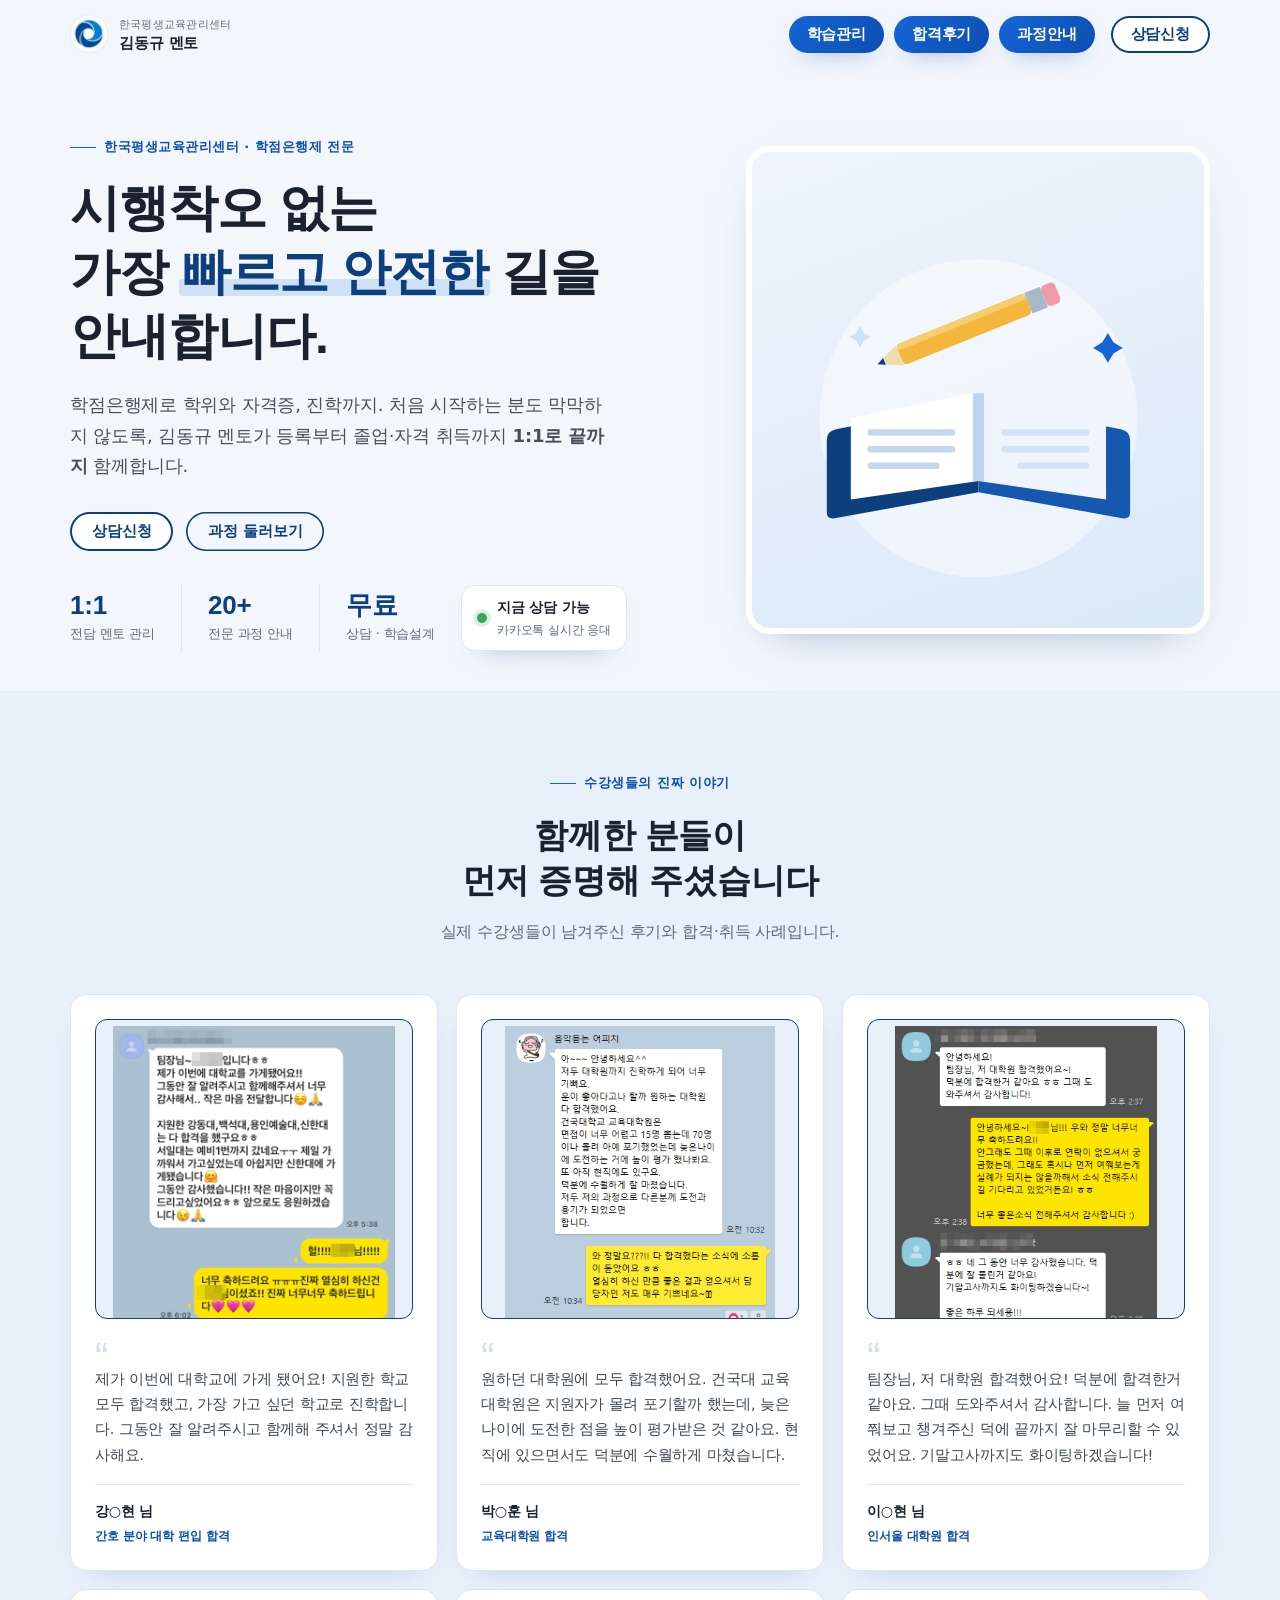
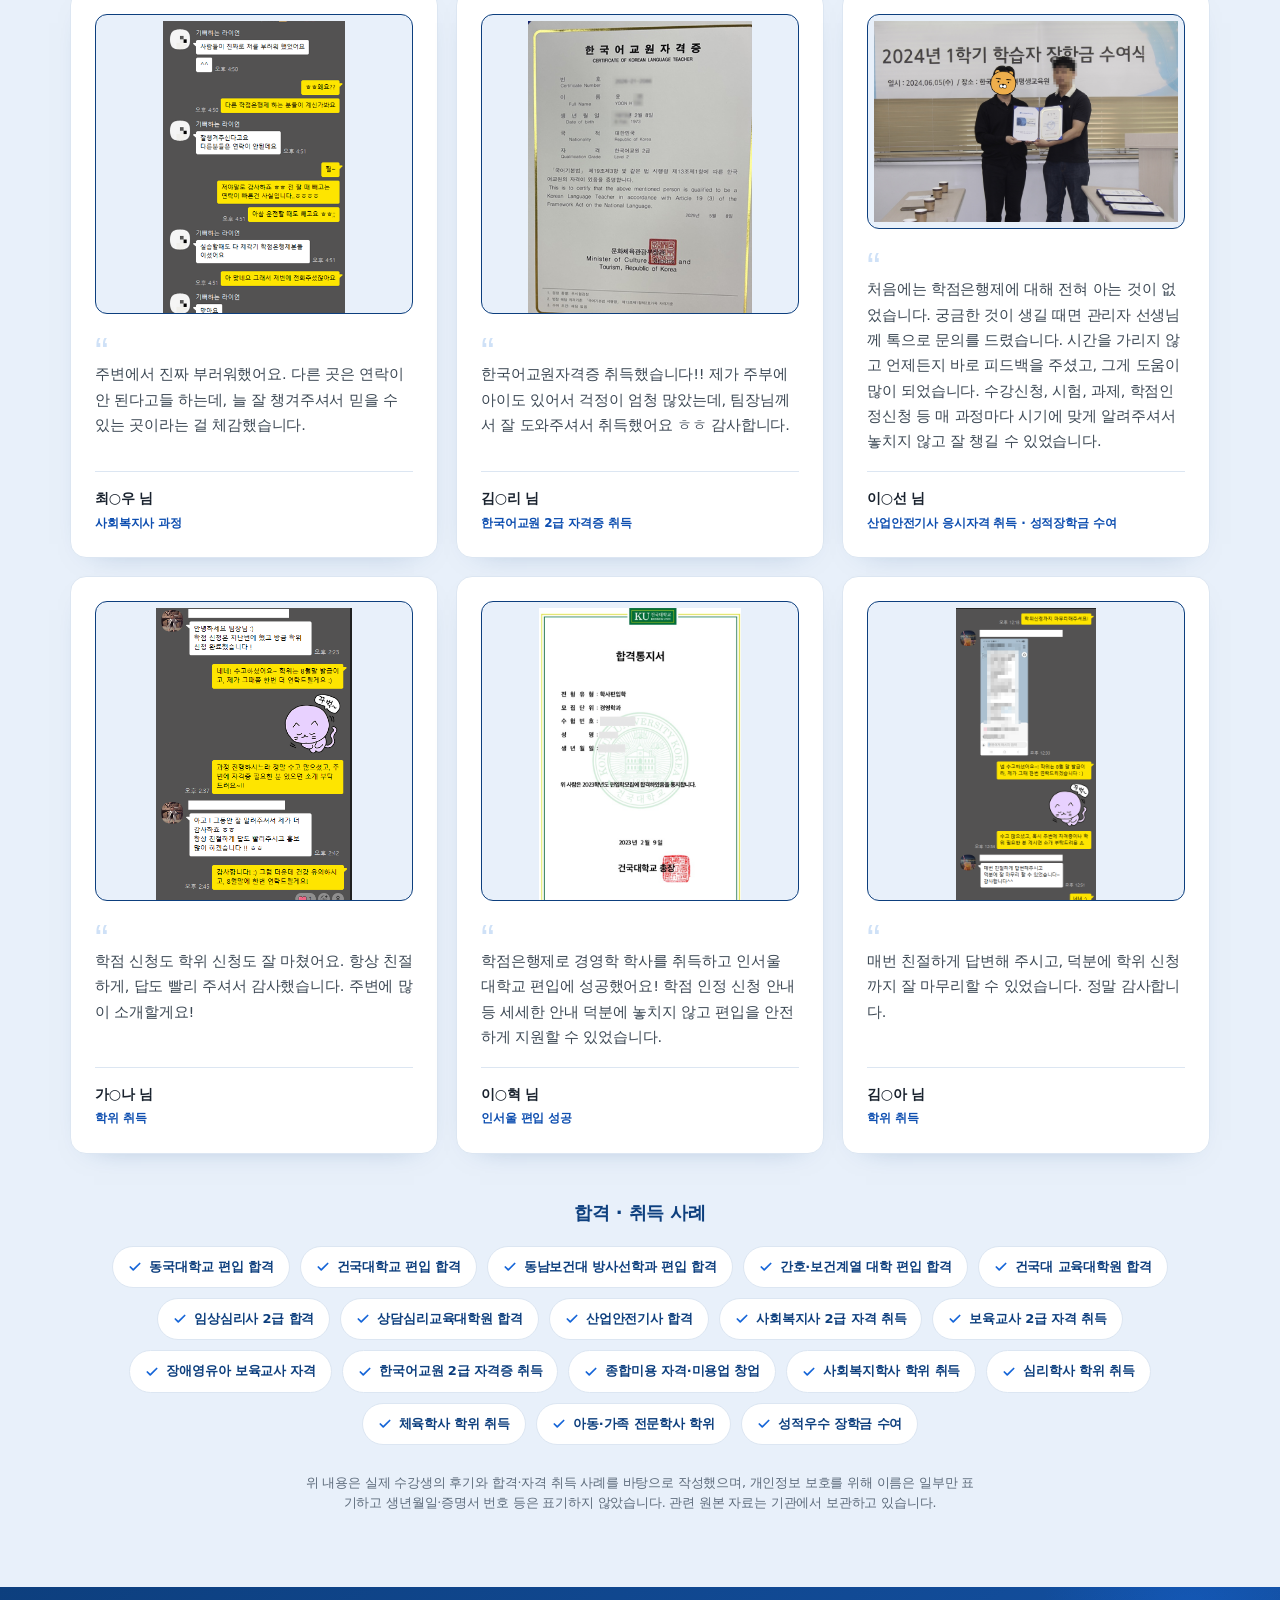
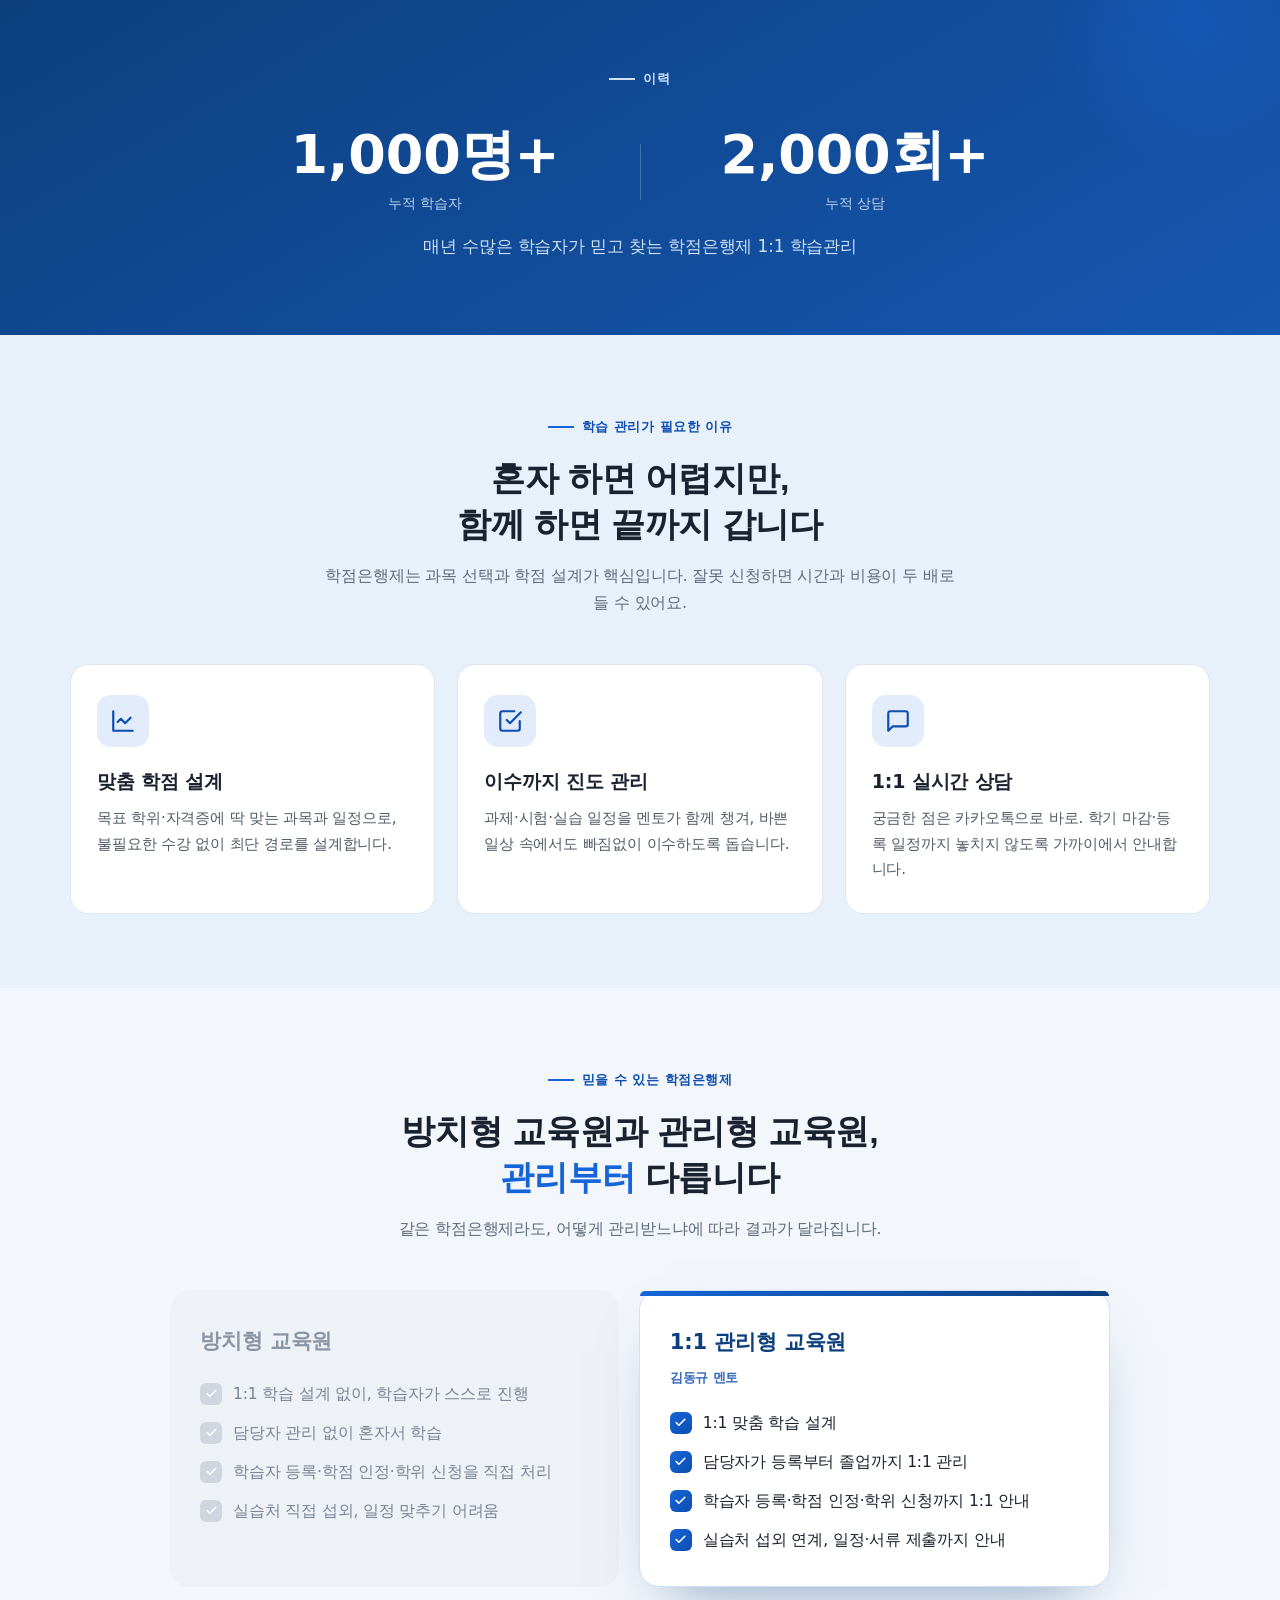
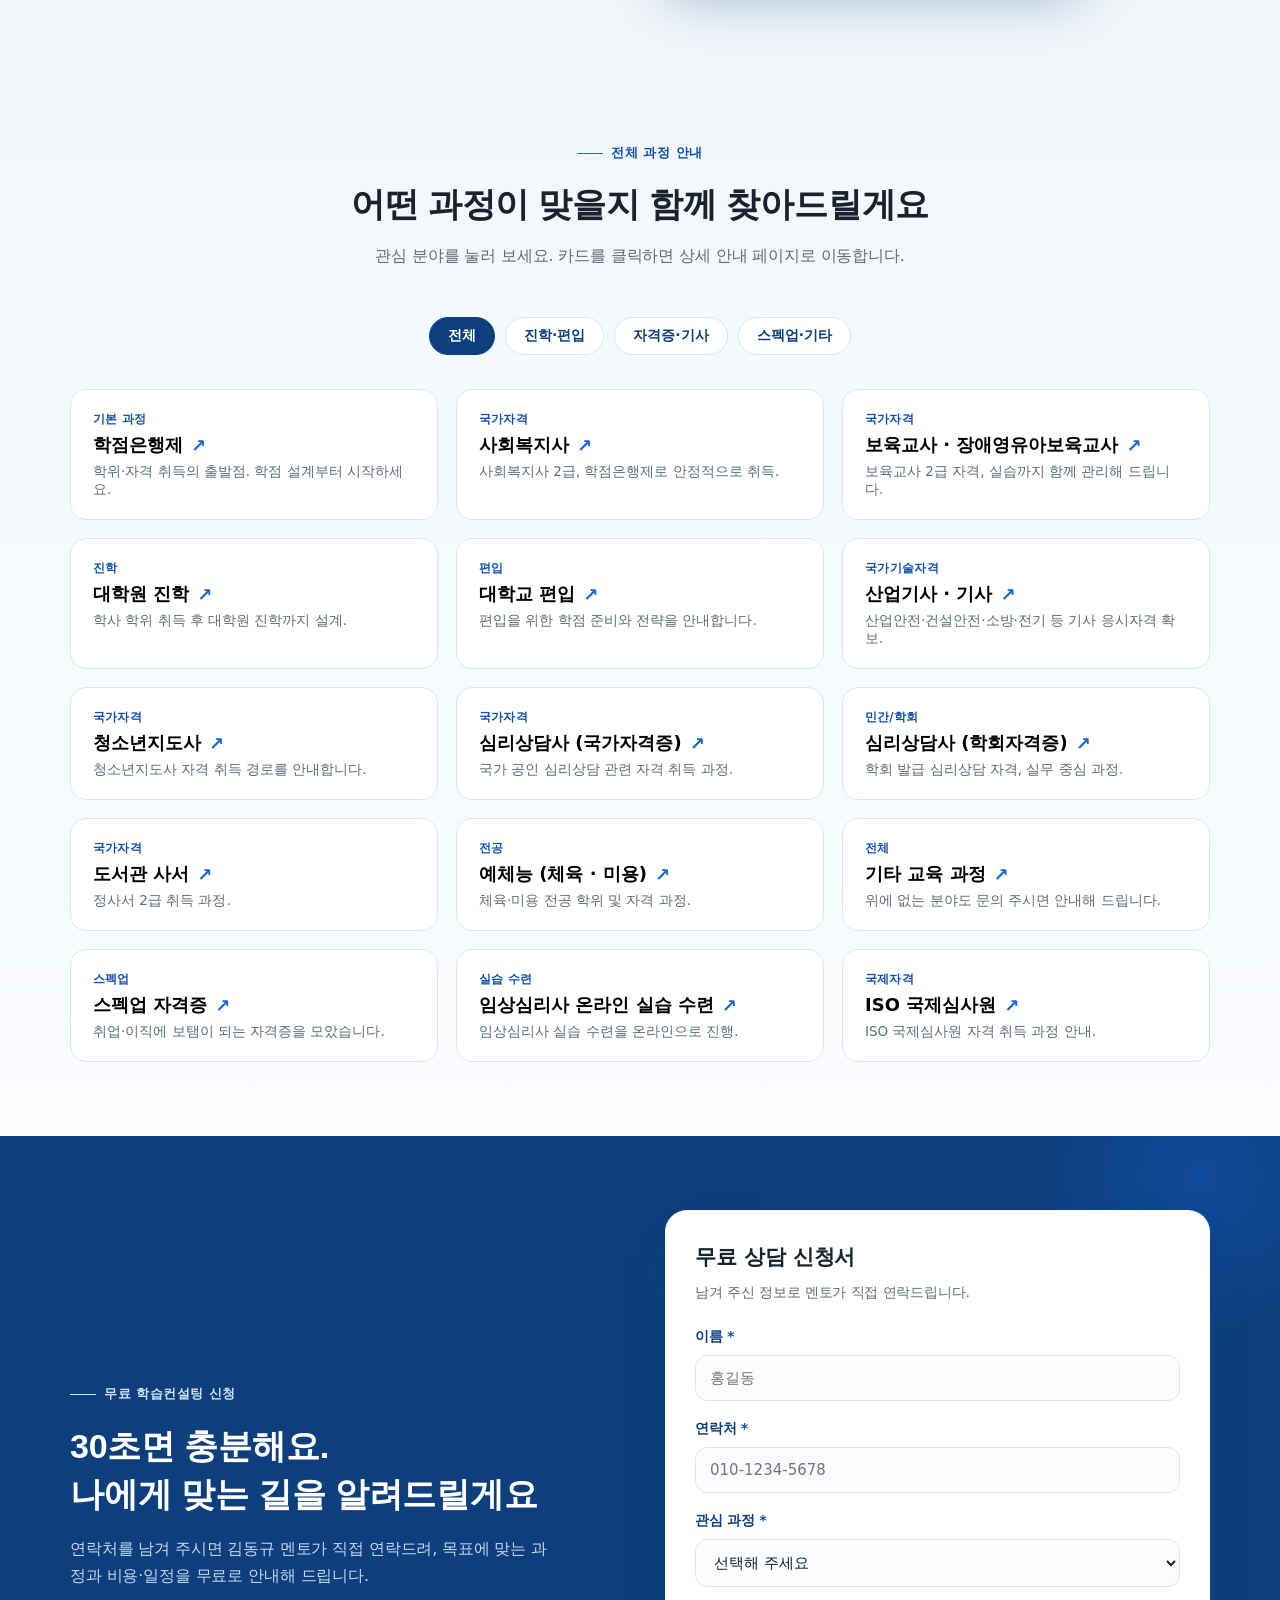
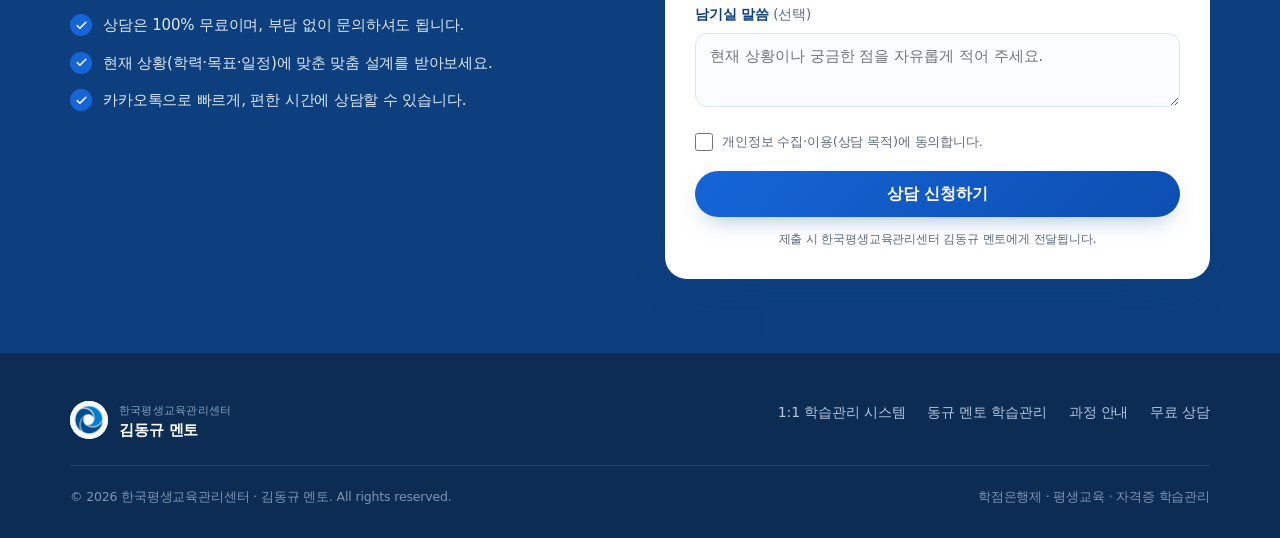
==== index.html @ 6771eb3b "Add files via upload" ====
<!DOCTYPE html>
<html lang="ko">
<head>
<meta charset="UTF-8" />
<meta name="viewport" content="width=device-width, initial-scale=1" />
<title>학점은행제 1:1 학습관리ㅣ김동규 멘토 (한국평생교육관리센터)</title>
<meta name="description" content="학습자 1,000명이 선택한 학점은행제 1:1 학습 관리 전문가! 학위 취득, 자격증 취득, 대학 편입, 대학원 진학까지 검증된 결과로 증명합니다." />
<meta name="keywords" content="학점은행제,김동규멘토,한국평생교육관리센터,사회복지사,보육교사,평생교육사,무료학습컨설팅" />
<meta property="og:title" content="학점은행제 1:1 학습관리ㅣ김동규 멘토 (한국평생교육관리센터)" />
<meta property="og:description" content="학습자 1,000명이 선택한 학점은행제 1:1 학습 관리 전문가! 학위 취득, 자격증 취득, 대학 편입, 대학원 진학까지 검증된 결과로 증명합니다." />
<meta property="og:image" content="https://cdn.myportfolio.com/63d725ff-84a9-4eaa-a986-eabd642e00b7/4d437c6c-c4f0-408a-9be1-01e5b29fa728_rwc_0x0x1024x1024x1024.png?h=dfd81b8c8bc3362b80c050f5d3a1e6fd" />

<link rel="icon" type="image/x-icon" href="favicon.ico" />
<link rel="icon" type="image/png" sizes="32x32" href="favicon-32x32.png" />
<link rel="icon" type="image/png" sizes="16x16" href="favicon-16x16.png" />
<link rel="apple-touch-icon" sizes="180x180" href="apple-touch-icon.png" />
<meta name="theme-color" content="#0d3f7e" />
<meta name="naver-site-verification" content="34744a3ff14b07ca627146584a3a935603f34596" />

<link rel="preconnect" href="https://cdn.jsdelivr.net" crossorigin />
<link rel="stylesheet" as="style" crossorigin href="https://cdn.jsdelivr.net/gh/orioncactus/pretendard@v1.3.9/dist/web/static/pretendard.min.css" />

<link rel="stylesheet" href="style.css" />
</head>
<body>

<!-- ===================== 헤더 ===================== -->
<header class="topbar" id="topbar">
  <div class="wrap nav">
    <a href="#top" class="brand" aria-label="홈으로">
      <span class="mark" style="border-radius:50%;background:#fff;overflow:hidden;color:#0d3f7e"><img src="[data-uri]" alt="한국평생교육관리센터 로고" style="width:100%;height:100%;object-fit:cover" onerror="this.replaceWith(document.createTextNode('동'))"></span>
      <span class="txt">
        <small>한국평생교육관리센터</small>
        <strong>김동규 멘토</strong>
      </span>
    </a>
    <nav class="nav-links" aria-label="주요 메뉴">
      <a href="#why">학습관리</a>
      <a href="#reviews">합격후기</a>
      <a href="#courses">과정안내</a>
    </nav>
    <a href="#apply" class="btn btn-cta-outline">상담신청</a>
    <button class="hamburger" id="hamburger" aria-label="메뉴 열기" aria-expanded="false">
      <span></span><span></span><span></span>
    </button>
  </div>
</header>

<div class="drawer" id="drawer">
  <a href="#why">학습 관리가 필요한 이유</a>
  <a href="#reviews">합격·취득 후기</a>
  <a href="#courses">전체 과정 안내</a>
  <a href="#apply">무료 상담 신청</a>
  <a href="#apply" class="btn btn-cta-outline">상담신청</a>
</div>

<main id="top">

<!-- ===================== 히어로 ===================== -->
<section class="hero">
  <div class="wrap hero-grid">
    <div class="hero-copy reveal">
      <span class="eyebrow">한국평생교육관리센터 · 학점은행제 전문</span>
      <h1 class="serif">시행착오 없는<br>가장 <span class="hl">빠르고 안전한</span> 길을<br>안내합니다.</h1>
      <p class="lead">학점은행제로 학위와 자격증, 진학까지. 처음 시작하는 분도 막막하지 않도록, 김동규 멘토가 등록부터 졸업·자격 취득까지 <strong>1:1로 끝까지</strong> 함께합니다.</p>
      <div class="hero-cta">
        <a href="#apply" class="btn btn-cta-outline">상담신청</a>
        <a href="#courses" class="btn btn-ghost">과정 둘러보기</a>
      </div>
      <div class="hero-trust">
        <div class="t"><b>1:1</b><span>전담 멘토 관리</span></div>
        <div class="sep"></div>
        <div class="t"><b>20+</b><span>전문 과정 안내</span></div>
        <div class="sep"></div>
        <div class="t"><b>무료</b><span>상담 · 학습설계</span></div>
        <div class="hero-badge"><span class="dot"></span><div><b>지금 상담 가능</b><span>카카오톡 실시간 응대</span></div></div>
      </div>
    </div>
    <div class="portrait reveal">
      <div class="frame">
        <svg class="hero-illust" viewBox="0 0 440 440" xmlns="http://www.w3.org/2000/svg" role="img" aria-label="책과 연필 일러스트">
          <circle cx="220" cy="250" r="172" fill="#ffffff" opacity="0.45"/>
          <path d="M220 232 L66 262 Q56 264 56 274 L56 352 Q56 360 66 358 L220 330 Z" fill="#0d3f7e"/>
          <path d="M220 232 L374 262 Q384 264 384 274 L384 352 Q384 360 374 358 L220 330 Z" fill="#1657b0"/>
          <path d="M220 222 L82 250 L82 338 L220 318 Z" fill="#ffffff"/>
          <path d="M220 222 L358 250 L358 338 L220 318 Z" fill="#eef5fc"/>
          <path d="M214 223 L226 223 L226 318 L214 318 Z" fill="#bcd4ef"/>
          <g fill="#c3d8f0">
            <rect x="100" y="262" width="95" height="7" rx="3.5"/>
            <rect x="100" y="280" width="95" height="7" rx="3.5"/>
            <rect x="100" y="298" width="78" height="7" rx="3.5"/>
          </g>
          <g fill="#d3e3f5">
            <rect x="245" y="262" width="95" height="7" rx="3.5"/>
            <rect x="245" y="280" width="95" height="7" rx="3.5"/>
            <rect x="262" y="298" width="78" height="7" rx="3.5"/>
          </g>
          <g transform="rotate(-22 230 150)">
            <rect x="130" y="132" width="150" height="24" rx="5" fill="#f4b63c"/>
            <rect x="130" y="132" width="150" height="7" rx="3.5" fill="#f8cd6b"/>
            <rect x="280" y="132" width="18" height="24" fill="#a9b8c8"/>
            <rect x="298" y="132" width="16" height="24" rx="5" fill="#ef9aa6"/>
            <path d="M130 132 L104 144 L130 156 Z" fill="#f1dcae"/>
            <path d="M112 140 L104 144 L112 148 Z" fill="#0d3f7e"/>
          </g>
          <path d="M360 158 L366 168 L376 174 L366 180 L360 190 L354 180 L344 174 L354 168 Z" fill="#1565d8"/>
          <path d="M92 150 L96 158 L104 162 L96 166 L92 174 L88 166 L80 162 L88 158 Z" fill="#cfe1f7"/>
        </svg>
      </div>
    </div>
  </div>
</section>


<!-- ===================== 수강생 후기 / 합격·취득 사례 ===================== -->
<section class="section reviews" id="reviews">
  <div class="wrap">
    <div class="section-head reveal">
      <span class="eyebrow">수강생들의 진짜 이야기</span>
      <h2 class="serif">함께한 분들이<br>먼저 증명해 주셨습니다</h2>
      <p>실제 수강생들이 남겨주신 후기와 합격·취득 사례입니다.</p>
    </div>

    <div class="rev-grid">
      <article class="rev-card reveal">
        <div class="proof"><img src="review1.png" alt="카톡 후기" onerror="this.parentElement.style.display='none'"></div>
        <p class="quote">제가 이번에 대학교에 가게 됐어요! 지원한 학교 모두 합격했고, 가장 가고 싶던 학교로 진학합니다. 그동안 잘 알려주시고 함께해 주셔서 정말 감사해요.</p>
        <div class="who"><div><b>강○현 님</b><span>간호 분야 대학 편입 합격</span></div></div>
      </article>
      <article class="rev-card reveal">
        <div class="proof"><img src="review2.png" alt="카톡 후기" onerror="this.parentElement.style.display='none'"></div>
        <p class="quote">원하던 대학원에 모두 합격했어요. 건국대 교육대학원은 지원자가 몰려 포기할까 했는데, 늦은 나이에 도전한 점을 높이 평가받은 것 같아요. 현직에 있으면서도 덕분에 수월하게 마쳤습니다.</p>
        <div class="who"><div><b>박○훈 님</b><span>교육대학원 합격</span></div></div>
      </article>
      <article class="rev-card reveal">
        <div class="proof"><img src="review3.png" alt="카톡 후기" onerror="this.parentElement.style.display='none'"></div>
        <p class="quote">팀장님, 저 대학원 합격했어요! 덕분에 합격한거 같아요. 그때 도와주셔서 감사합니다. 늘 먼저 여쭤보고 챙겨주신 덕에 끝까지 잘 마무리할 수 있었어요. 기말고사까지도 화이팅하겠습니다!</p>
        <div class="who"><div><b>이○현 님</b><span>인서울 대학원 합격</span></div></div>
      </article>
      <article class="rev-card reveal">
        <div class="proof"><img src="review4.png" alt="카톡 후기" onerror="this.parentElement.style.display='none'"></div>
        <p class="quote">주변에서 진짜 부러워했어요. 다른 곳은 연락이 안 된다고들 하는데, 늘 잘 챙겨주셔서 믿을 수 있는 곳이라는 걸 체감했습니다.</p>
        <div class="who"><div><b>최○우 님</b><span>사회복지사 과정</span></div></div>
      </article>
      <article class="rev-card reveal">
        <div class="proof"><img src="review5.png" alt="한국어교원 자격증" onerror="this.parentElement.style.display='none'"></div>
        <p class="quote">한국어교원자격증 취득했습니다!! 제가 주부에 아이도 있어서 걱정이 엄청 많았는데, 팀장님께서 잘 도와주셔서 취득했어요 ㅎㅎ 감사합니다.</p>
        <div class="who"><div><b>김○리 님</b><span>한국어교원 2급 자격증 취득</span></div></div>
      </article>
      <article class="rev-card reveal">
        <div class="proof"><img src="review6.png" alt="성적장학금 수여" onerror="this.parentElement.style.display='none'"></div>
        <p class="quote">처음에는 학점은행제에 대해 전혀 아는 것이 없었습니다. 궁금한 것이 생길 때면 관리자 선생님께 톡으로 문의를 드렸습니다. 시간을 가리지 않고 언제든지 바로 피드백을 주셨고, 그게 도움이 많이 되었습니다. 수강신청, 시험, 과제, 학점인정신청 등 매 과정마다 시기에 맞게 알려주셔서 놓치지 않고 잘 챙길 수 있었습니다.</p>
        <div class="who"><div><b>이○선 님</b><span>산업안전기사 응시자격 취득 · 성적장학금 수여</span></div></div>
      </article>
      <article class="rev-card reveal">
        <div class="proof"><img src="review7.png" alt="카톡 후기" onerror="this.parentElement.style.display='none'"></div>
        <p class="quote">학점 신청도 학위 신청도 잘 마쳤어요. 항상 친절하게, 답도 빨리 주셔서 감사했습니다. 주변에 많이 소개할게요!</p>
        <div class="who"><div><b>가○나 님</b><span>학위 취득</span></div></div>
      </article>
      <article class="rev-card reveal">
        <div class="proof"><img src="review8.png" alt="합격 통지서" onerror="this.parentElement.style.display='none'"></div>
        <p class="quote">학점은행제로 경영학 학사를 취득하고 인서울 대학교 편입에 성공했어요! 학점 인정 신청 안내 등 세세한 안내 덕분에 놓치지 않고 편입을 안전하게 지원할 수 있었습니다.</p>
        <div class="who"><div><b>이○혁 님</b><span>인서울 편입 성공</span></div></div>
      </article>
      <article class="rev-card reveal">
        <div class="proof"><img src="review9.png" alt="카톡 후기" onerror="this.parentElement.style.display='none'"></div>
        <p class="quote">매번 친절하게 답변해 주시고, 덕분에 학위 신청까지 잘 마무리할 수 있었습니다. 정말 감사합니다.</p>
        <div class="who"><div><b>김○아 님</b><span>학위 취득</span></div></div>
      </article>
    </div>

    <div class="rev-cases reveal">
      <h3>합격 · 취득 사례</h3>
      <div class="case-list">
        <span class="case"><span class="ck"><svg viewBox="0 0 24 24" fill="none" stroke="currentColor" stroke-width="3" stroke-linecap="round" stroke-linejoin="round"><path d="M20 6 9 17l-5-5"/></svg></span>동국대학교 편입 합격</span>
        <span class="case"><span class="ck"><svg viewBox="0 0 24 24" fill="none" stroke="currentColor" stroke-width="3" stroke-linecap="round" stroke-linejoin="round"><path d="M20 6 9 17l-5-5"/></svg></span>건국대학교 편입 합격</span>
        <span class="case"><span class="ck"><svg viewBox="0 0 24 24" fill="none" stroke="currentColor" stroke-width="3" stroke-linecap="round" stroke-linejoin="round"><path d="M20 6 9 17l-5-5"/></svg></span>동남보건대 방사선학과 편입 합격</span>
        <span class="case"><span class="ck"><svg viewBox="0 0 24 24" fill="none" stroke="currentColor" stroke-width="3" stroke-linecap="round" stroke-linejoin="round"><path d="M20 6 9 17l-5-5"/></svg></span>간호·보건계열 대학 편입 합격</span>
        <span class="case"><span class="ck"><svg viewBox="0 0 24 24" fill="none" stroke="currentColor" stroke-width="3" stroke-linecap="round" stroke-linejoin="round"><path d="M20 6 9 17l-5-5"/></svg></span>건국대 교육대학원 합격</span>
        <span class="case"><span class="ck"><svg viewBox="0 0 24 24" fill="none" stroke="currentColor" stroke-width="3" stroke-linecap="round" stroke-linejoin="round"><path d="M20 6 9 17l-5-5"/></svg></span>임상심리사 2급 합격</span>
        <span class="case"><span class="ck"><svg viewBox="0 0 24 24" fill="none" stroke="currentColor" stroke-width="3" stroke-linecap="round" stroke-linejoin="round"><path d="M20 6 9 17l-5-5"/></svg></span>상담심리교육대학원 합격</span>
        <span class="case"><span class="ck"><svg viewBox="0 0 24 24" fill="none" stroke="currentColor" stroke-width="3" stroke-linecap="round" stroke-linejoin="round"><path d="M20 6 9 17l-5-5"/></svg></span>산업안전기사 합격</span>
        <span class="case"><span class="ck"><svg viewBox="0 0 24 24" fill="none" stroke="currentColor" stroke-width="3" stroke-linecap="round" stroke-linejoin="round"><path d="M20 6 9 17l-5-5"/></svg></span>사회복지사 2급 자격 취득</span>
        <span class="case"><span class="ck"><svg viewBox="0 0 24 24" fill="none" stroke="currentColor" stroke-width="3" stroke-linecap="round" stroke-linejoin="round"><path d="M20 6 9 17l-5-5"/></svg></span>보육교사 2급 자격 취득</span>
        <span class="case"><span class="ck"><svg viewBox="0 0 24 24" fill="none" stroke="currentColor" stroke-width="3" stroke-linecap="round" stroke-linejoin="round"><path d="M20 6 9 17l-5-5"/></svg></span>장애영유아 보육교사 자격</span>
        <span class="case"><span class="ck"><svg viewBox="0 0 24 24" fill="none" stroke="currentColor" stroke-width="3" stroke-linecap="round" stroke-linejoin="round"><path d="M20 6 9 17l-5-5"/></svg></span>한국어교원 2급 자격증 취득</span>
        <span class="case"><span class="ck"><svg viewBox="0 0 24 24" fill="none" stroke="currentColor" stroke-width="3" stroke-linecap="round" stroke-linejoin="round"><path d="M20 6 9 17l-5-5"/></svg></span>종합미용 자격·미용업 창업</span>
        <span class="case"><span class="ck"><svg viewBox="0 0 24 24" fill="none" stroke="currentColor" stroke-width="3" stroke-linecap="round" stroke-linejoin="round"><path d="M20 6 9 17l-5-5"/></svg></span>사회복지학사 학위 취득</span>
        <span class="case"><span class="ck"><svg viewBox="0 0 24 24" fill="none" stroke="currentColor" stroke-width="3" stroke-linecap="round" stroke-linejoin="round"><path d="M20 6 9 17l-5-5"/></svg></span>심리학사 학위 취득</span>
        <span class="case"><span class="ck"><svg viewBox="0 0 24 24" fill="none" stroke="currentColor" stroke-width="3" stroke-linecap="round" stroke-linejoin="round"><path d="M20 6 9 17l-5-5"/></svg></span>체육학사 학위 취득</span>
        <span class="case"><span class="ck"><svg viewBox="0 0 24 24" fill="none" stroke="currentColor" stroke-width="3" stroke-linecap="round" stroke-linejoin="round"><path d="M20 6 9 17l-5-5"/></svg></span>아동·가족 전문학사 학위</span>
        <span class="case"><span class="ck"><svg viewBox="0 0 24 24" fill="none" stroke="currentColor" stroke-width="3" stroke-linecap="round" stroke-linejoin="round"><path d="M20 6 9 17l-5-5"/></svg></span>성적우수 장학금 수여</span>
      </div>
    </div>

    <p class="rev-note reveal">위 내용은 실제 수강생의 후기와 합격·자격 취득 사례를 바탕으로 작성했으며, 개인정보 보호를 위해 이름은 일부만 표기하고 생년월일·증명서 번호 등은 표기하지 않았습니다. 관련 원본 자료는 기관에서 보관하고 있습니다.</p>
  </div>
</section>

<!-- ===================== 이력 배너 ===================== -->
<section class="section record">
  <div class="wrap">
    <span class="eyebrow">이력</span>
    <div class="record-stats">
      <div class="rstat"><b>1,000명+</b><span>누적 학습자</span></div>
      <div class="rsep"></div>
      <div class="rstat"><b>2,000회+</b><span>누적 상담</span></div>
    </div>
    <p class="record-note">매년 수많은 학습자가 믿고 찾는 학점은행제 1:1 학습관리</p>
  </div>
</section>

<!-- ===================== 왜 학습관리가 필요한가 ===================== -->
<section class="section why" id="why">
  <div class="wrap">
    <div class="section-head reveal">
      <span class="eyebrow">학습 관리가 필요한 이유</span>
      <h2 class="serif">혼자 하면 어렵지만,<br>함께 하면 끝까지 갑니다</h2>
      <p>학점은행제는 과목 선택과 학점 설계가 핵심입니다. 잘못 신청하면 시간과 비용이 두 배로 들 수 있어요.</p>
    </div>
    <div class="why-grid">
      <div class="why-card reveal">
        <div class="ic" aria-hidden="true"><svg viewBox="0 0 24 24" fill="none" stroke="currentColor" stroke-width="2" stroke-linecap="round" stroke-linejoin="round"><path d="M3 3v18h18"/><path d="m19 9-5 5-4-4-3 3"/></svg></div>
        <h3>맞춤 학점 설계</h3>
        <p>목표 학위·자격증에 딱 맞는 과목과 일정으로, 불필요한 수강 없이 최단 경로를 설계합니다.</p>
      </div>
      <div class="why-card reveal">
        <div class="ic" aria-hidden="true"><svg viewBox="0 0 24 24" fill="none" stroke="currentColor" stroke-width="2" stroke-linecap="round" stroke-linejoin="round"><path d="M9 11l3 3L22 4"/><path d="M21 12v7a2 2 0 0 1-2 2H5a2 2 0 0 1-2-2V5a2 2 0 0 1 2-2h11"/></svg></div>
        <h3>이수까지 진도 관리</h3>
        <p>과제·시험·실습 일정을 멘토가 함께 챙겨, 바쁜 일상 속에서도 빠짐없이 이수하도록 돕습니다.</p>
      </div>
      <div class="why-card reveal">
        <div class="ic" aria-hidden="true"><svg viewBox="0 0 24 24" fill="none" stroke="currentColor" stroke-width="2" stroke-linecap="round" stroke-linejoin="round"><path d="M21 15a2 2 0 0 1-2 2H7l-4 4V5a2 2 0 0 1 2-2h14a2 2 0 0 1 2 2z"/></svg></div>
        <h3>1:1 실시간 상담</h3>
        <p>궁금한 점은 카카오톡으로 바로. 학기 마감·등록 일정까지 놓치지 않도록 가까이에서 안내합니다.</p>
      </div>
    </div>
  </div>
</section>

<!-- ===================== 방치형 vs 관리형 비교 ===================== -->
<section class="section compare">
  <div class="wrap">
    <div class="section-head reveal">
      <span class="eyebrow">믿을 수 있는 학점은행제</span>
      <h2 class="serif">방치형 교육원과 관리형 교육원,<br><em>관리부터</em> 다릅니다</h2>
      <p>같은 학점은행제라도, 어떻게 관리받느냐에 따라 결과가 달라집니다.</p>
    </div>
    <div class="compare-grid">
      <div class="cmp cmp-bad reveal">
        <h3>방치형 교육원</h3>
        <ul>
          <li><span class="ck"><svg viewBox="0 0 24 24" fill="none" stroke="currentColor" stroke-width="3" stroke-linecap="round" stroke-linejoin="round"><path d="M20 6 9 17l-5-5"/></svg></span>1:1 학습 설계 없이, 학습자가 스스로 진행</li>
          <li><span class="ck"><svg viewBox="0 0 24 24" fill="none" stroke="currentColor" stroke-width="3" stroke-linecap="round" stroke-linejoin="round"><path d="M20 6 9 17l-5-5"/></svg></span>담당자 관리 없이 혼자서 학습</li>
          <li><span class="ck"><svg viewBox="0 0 24 24" fill="none" stroke="currentColor" stroke-width="3" stroke-linecap="round" stroke-linejoin="round"><path d="M20 6 9 17l-5-5"/></svg></span>학습자 등록·학점 인정·학위 신청을 직접 처리</li>
          <li><span class="ck"><svg viewBox="0 0 24 24" fill="none" stroke="currentColor" stroke-width="3" stroke-linecap="round" stroke-linejoin="round"><path d="M20 6 9 17l-5-5"/></svg></span>실습처 직접 섭외, 일정 맞추기 어려움</li>
        </ul>
      </div>
      <div class="cmp cmp-good reveal">
        <h3>1:1 관리형 교육원<small>김동규 멘토</small></h3>
        <ul>
          <li><span class="ck"><svg viewBox="0 0 24 24" fill="none" stroke="currentColor" stroke-width="3" stroke-linecap="round" stroke-linejoin="round"><path d="M20 6 9 17l-5-5"/></svg></span>1:1 맞춤 학습 설계</li>
          <li><span class="ck"><svg viewBox="0 0 24 24" fill="none" stroke="currentColor" stroke-width="3" stroke-linecap="round" stroke-linejoin="round"><path d="M20 6 9 17l-5-5"/></svg></span>담당자가 등록부터 졸업까지 1:1 관리</li>
          <li><span class="ck"><svg viewBox="0 0 24 24" fill="none" stroke="currentColor" stroke-width="3" stroke-linecap="round" stroke-linejoin="round"><path d="M20 6 9 17l-5-5"/></svg></span>학습자 등록·학점 인정·학위 신청까지 1:1 안내</li>
          <li><span class="ck"><svg viewBox="0 0 24 24" fill="none" stroke="currentColor" stroke-width="3" stroke-linecap="round" stroke-linejoin="round"><path d="M20 6 9 17l-5-5"/></svg></span>실습처 섭외 연계, 일정·서류 제출까지 안내</li>
        </ul>
      </div>
    </div>
  </div>
</section>

<!-- ===================== 과정 디렉토리 ===================== -->
<section class="section courses" id="courses">
  <div class="wrap">
    <div class="section-head reveal">
      <span class="eyebrow">전체 과정 안내</span>
      <h2 class="serif">어떤 과정이 맞을지 함께 찾아드릴게요</h2>
      <p>관심 분야를 눌러 보세요. 카드를 클릭하면 상세 안내 페이지로 이동합니다.</p>
    </div>

    <div class="tabs" id="tabs" role="tablist">
      <button class="tab active" data-filter="all" role="tab">전체</button>
      <button class="tab" data-filter="degree" role="tab">진학·편입</button>
      <button class="tab" data-filter="license" role="tab">자격증·기사</button>
      <button class="tab" data-filter="etc" role="tab">스펙업·기타</button>
    </div>

    <div class="course-grid" id="courseGrid"><!-- JS로 렌더링 --></div>
  </div>
</section>

<!-- ===================== 상담 신청 ===================== -->
<section class="section apply" id="apply">
  <div class="wrap apply-grid">
    <div class="apply-info reveal">
      <span class="eyebrow">무료 학습컨설팅 신청</span>
      <h2 class="serif">30초면 충분해요.<br>나에게 맞는 길을 알려드릴게요</h2>
      <p>연락처를 남겨 주시면 김동규 멘토가 직접 연락드려, 목표에 맞는 과정과 비용·일정을 무료로 안내해 드립니다.</p>
      <ul class="apply-list">
        <li><span class="ck"><svg viewBox="0 0 24 24" fill="none" stroke-width="3" stroke-linecap="round" stroke-linejoin="round"><path d="M20 6 9 17l-5-5"/></svg></span>상담은 100% 무료이며, 부담 없이 문의하셔도 됩니다.</li>
        <li><span class="ck"><svg viewBox="0 0 24 24" fill="none" stroke-width="3" stroke-linecap="round" stroke-linejoin="round"><path d="M20 6 9 17l-5-5"/></svg></span>현재 상황(학력·목표·일정)에 맞춘 맞춤 설계를 받아보세요.</li>
        <li><span class="ck"><svg viewBox="0 0 24 24" fill="none" stroke-width="3" stroke-linecap="round" stroke-linejoin="round"><path d="M20 6 9 17l-5-5"/></svg></span>카카오톡으로 빠르게, 편한 시간에 상담할 수 있습니다.</li>
      </ul>
    </div>

    <div class="form-card reveal">
      <!-- 신청 폼 -->
      <form id="applyForm" novalidate>
        <h3>무료 상담 신청서</h3>
        <p class="sub">남겨 주신 정보로 멘토가 직접 연락드립니다.</p>

        <div class="field" id="f-name">
          <label for="name">이름 <span class="req">*</span></label>
          <input type="text" id="name" name="name" placeholder="홍길동" autocomplete="name">
          <span class="msg">이름을 입력해 주세요.</span>
        </div>

        <div class="field" id="f-phone">
          <label for="phone">연락처 <span class="req">*</span></label>
          <input type="tel" id="phone" name="phone" placeholder="010-1234-5678" inputmode="numeric" maxlength="13" autocomplete="tel">
          <span class="msg">올바른 휴대폰 번호를 입력해 주세요. (예: 010-1234-5678)</span>
        </div>

        <div class="field" id="f-course">
          <label for="course">관심 과정 <span class="req">*</span></label>
          <select id="course" name="course">
            <option value="">선택해 주세요</option>
            <option>학점은행제</option>
            <option>사회복지사</option>
            <option>보육교사 · 장애영유아보육교사</option>
            <option>대학원 진학 / 대학교 편입</option>
            <option>산업기사 · 기사</option>
            <option>청소년지도사</option>
            <option>심리상담사 (국가/학회)</option>
            <option>도서관 사서</option>
            <option>예체능 (체육 · 미용)</option>
            <option>기타 / 잘 모르겠어요</option>
          </select>
          <span class="msg">관심 과정을 선택해 주세요.</span>
        </div>

        <div class="field">
          <label for="memo">남기실 말씀 <span style="color:var(--muted);font-weight:500">(선택)</span></label>
          <textarea id="memo" name="memo" placeholder="현재 상황이나 궁금한 점을 자유롭게 적어 주세요."></textarea>
        </div>

        <label class="consent">
          <input type="checkbox" id="agree">
          <span>개인정보 수집·이용(상담 목적)에 동의합니다.</span>
        </label>

        <button type="submit" class="btn btn-gold">상담 신청하기</button>
        <p class="form-note">제출 시 한국평생교육관리센터 김동규 멘토에게 전달됩니다.</p>
      </form>

      <!-- 완료 화면 -->
      <div class="done" id="doneCard">
        <div class="seal"><svg viewBox="0 0 24 24" fill="none" stroke-width="2.5" stroke-linecap="round" stroke-linejoin="round"><path d="M20 6 9 17l-5-5"/></svg></div>
        <h3>신청이 접수되었습니다 🎉</h3>
        <p>아래 내용으로 멘토가 곧 연락드릴게요.<br>지금 바로 카카오톡으로 상담을 시작할 수도 있어요.</p>
        <div class="summary" id="summary"></div>
        <a href="https://open.kakao.com/o/ss1uFrSf" target="_blank" rel="noopener" class="btn btn-gold">💬 카카오톡으로 바로 상담하기</a>
        <button type="button" class="btn btn-ghost" id="resetBtn">새로 신청하기</button>
      </div>
    </div>
  </div>
</section>

</main>

<!-- ===================== 푸터 ===================== -->
<footer class="footer">
  <div class="wrap">
    <div class="footer-top">
      <a href="#top" class="brand">
        <span class="mark" style="border-radius:50%;background:#fff;overflow:hidden;color:#0d3f7e"><img src="[data-uri]" alt="한국평생교육관리센터 로고" style="width:100%;height:100%;object-fit:cover" onerror="this.replaceWith(document.createTextNode('동'))"></span>
        <span class="txt"><small>한국평생교육관리센터</small><strong>김동규 멘토</strong></span>
      </a>
      <nav aria-label="푸터 메뉴">
        <a href="https://dongmento.myportfolio.com/work" target="_blank" rel="noopener">1:1 학습관리 시스템</a>
        <a href="https://dongmento.myportfolio.com/11" target="_blank" rel="noopener">동규 멘토 학습관리</a>
        <a href="#courses">과정 안내</a>
        <a href="#apply">무료 상담</a>
      </nav>
    </div>
    <div class="footer-bottom">
      <span>© 2026 한국평생교육관리센터 · 김동규 멘토. All rights reserved.</span>
      <span>학점은행제 · 평생교육 · 자격증 학습관리</span>
    </div>
  </div>
</footer>



<!-- 과정 안내 모달 -->
<div class="cmodal" id="cmodal" role="dialog" aria-modal="true" aria-label="과정 안내">
  <div class="cmodal-card">
    <button type="button" class="cmodal-close" id="cmodalClose" aria-label="닫기">✕</button>
    <p class="cmodal-cat" id="cmodalCat"></p>
    <h3 id="cmodalName"></h3>
    <p id="cmodalDetail"></p>
    <div class="cmodal-hint">자세한 비용·일정·이수 과목은 1:1 무료 상담으로 정확히 안내해 드립니다.</div>
    <div class="cmodal-actions">
      <a href="#apply" class="btn btn-gold" id="cmodalApply">📩 무료 학습컨설팅 신청</a>
      <a href="https://open.kakao.com/o/ss1uFrSf" target="_blank" rel="noopener" class="btn btn-ghost">💬 카카오톡으로 상담하기</a>
    </div>
  </div>
</div>

<!-- 사진 크게 보기 -->
<div class="lightbox" id="lightbox" role="dialog" aria-modal="true" aria-label="사진 크게 보기">
  <button type="button" class="lightbox-close" id="lightboxClose" aria-label="닫기">✕</button>
  <img src="" alt="" id="lightboxImg">
  <span class="lightbox-hint">바깥을 클릭하거나 ESC를 누르면 닫힙니다</span>
</div>

<button class="to-top" id="toTop" aria-label="맨 위로">
  <svg viewBox="0 0 24 24" width="22" height="22" fill="none" stroke="currentColor" stroke-width="2.4" stroke-linecap="round" stroke-linejoin="round"><path d="m18 15-6-6-6 6"/></svg>
</button>

<script src="script.js"></script>
</body>
</html>
---- style.css ----
/* ============================================================
   디자인 토큰
   배움/성장을 상징하는 딥 파인그린 + 따뜻한 골드 + 종이 질감 크림
   ============================================================ */
:root{
  --ink:#0d3f7e;        /* 딥 에듀케이션 블루 (신뢰/배움) */
  --ink-2:#1657b0;
  --gold:#1565d8;       /* 밝은 포인트 블루 (안내자의 빛) */
  --gold-deep:#0d4eb0;
  --gold-soft:#cfe1f7;  /* 연한 하늘색 하이라이트 */
  --paper:#f3f7fc;      /* 깨끗한 쿨 화이트 배경 */
  --paper-2:#e8f0fa;
  --card:#ffffff;
  --text:#19222e;
  --muted:#5d6b7b;
  --line:#dce6f2;
  --shadow:0 18px 45px -28px rgba(13,63,126,.5);
  --radius:18px;
  --maxw:1140px;
}

*{box-sizing:border-box;margin:0;padding:0}
html{scroll-behavior:smooth;-webkit-text-size-adjust:100%}
body{
  font-family:"Pretendard",-apple-system,system-ui,sans-serif;
  color:var(--text);
  background:var(--paper);
  line-height:1.7;
  letter-spacing:-.01em;
  overflow-x:hidden;
}
a{color:inherit;text-decoration:none}
img{max-width:100%;display:block}
.serif{font-family:"Pretendard",sans-serif}
.wrap{width:min(100% - 40px,var(--maxw));margin-inline:auto}

/* ===================== 상단 고정 헤더 ===================== */
.topbar{
  position:sticky;top:0;z-index:60;
  background:rgba(243,247,252,.85);
  backdrop-filter:blur(10px);
  border-bottom:1px solid transparent;
  transition:border-color .3s,box-shadow .3s,background .3s;
}
.topbar.scrolled{border-color:var(--line);box-shadow:0 6px 20px -16px rgba(13,63,126,.55)}
.nav{display:flex;align-items:center;justify-content:space-between;gap:16px;height:68px}
.brand{display:flex;align-items:center;gap:11px;font-weight:700}
.brand .mark{
  width:38px;height:38px;border-radius:11px;flex:0 0 auto;
  background:linear-gradient(140deg,var(--ink),var(--ink-2));
  color:var(--gold-soft);display:grid;place-items:center;
  font-family:"Pretendard",sans-serif;font-size:20px;font-weight:700;
  box-shadow:inset 0 0 0 1.5px rgba(21,101,216,.45);
}
.brand .txt small{display:block;font-size:11px;color:var(--muted);font-weight:500;letter-spacing:.02em}
.brand .txt strong{display:block;font-size:15px;line-height:1.2}
.nav-links{display:flex;align-items:center;gap:10px;margin-left:auto}
.nav-links a{display:inline-flex;align-items:center;justify-content:center;min-width:94px;font-size:15px;font-weight:700;color:#fff;background:linear-gradient(135deg,var(--gold),var(--gold-deep));border-radius:999px;padding:11px 18px;line-height:1;box-shadow:0 10px 24px -12px rgba(13,78,176,.5);transition:transform .15s,box-shadow .2s}
.nav-links a:hover,.nav-links a:focus-visible{transform:translateY(-2px)}
.btn{
  display:inline-flex;align-items:center;gap:8px;
  font-family:inherit;font-weight:700;font-size:15px;cursor:pointer;
  border:none;border-radius:999px;padding:12px 22px;line-height:1;
  transition:transform .15s,box-shadow .2s,background .2s;
}
.btn-gold{background:linear-gradient(135deg,var(--gold),var(--gold-deep));color:#fff;box-shadow:0 10px 24px -12px rgba(13,78,176,.5)}
.btn-cta-outline{background:#fff;color:var(--ink);box-shadow:inset 0 0 0 2px var(--ink);font-weight:800;transition:background .2s,color .2s,transform .15s}
.btn-cta-outline:hover{background:var(--ink);color:#fff;transform:translateY(-2px)}
.btn-gold:hover{transform:translateY(-2px)}
.btn-ink{background:var(--ink);color:#fff}
.btn-ink:hover{background:var(--ink-2);transform:translateY(-2px)}
.btn-ghost{background:transparent;color:var(--ink);box-shadow:inset 0 0 0 1.6px var(--ink)}
.btn-ghost:hover{background:var(--ink);color:#fff}
.nav .btn{padding:11px 20px}
.hamburger{display:none;width:44px;height:44px;border:1px solid var(--line);background:#fff;border-radius:12px;cursor:pointer;align-items:center;justify-content:center;flex-direction:column;gap:5px}
.hamburger span{width:20px;height:2px;background:var(--ink);transition:.3s}
.hamburger.open span:nth-child(1){transform:translateY(7px) rotate(45deg)}
.hamburger.open span:nth-child(2){opacity:0}
.hamburger.open span:nth-child(3){transform:translateY(-7px) rotate(-45deg)}

/* 모바일 드로어 */
.drawer{position:fixed;inset:68px 0 auto 0;background:var(--paper);border-bottom:1px solid var(--line);transform:translateY(-120%);transition:transform .35s cubic-bezier(.2,.8,.2,1);z-index:55;padding:14px 20px 22px}
.drawer.open{transform:translateY(0)}
.drawer a{display:block;padding:13px 4px;font-weight:600;border-bottom:1px solid var(--line);color:var(--ink)}
.drawer .btn{width:100%;justify-content:center;margin-top:14px}

/* ===================== 히어로 ===================== */
.hero{position:relative;padding:60px 0 40px}
.hero-grid{display:grid;grid-template-columns:1.15fr .85fr;gap:48px;align-items:center}
.eyebrow{display:inline-flex;align-items:center;gap:8px;font-size:13px;font-weight:700;color:var(--gold-deep);letter-spacing:.04em;text-transform:none;margin-bottom:18px}
.eyebrow::before{content:"";width:26px;height:1.5px;background:var(--gold)}
.hero h1{font-size:clamp(30px,5vw,50px);line-height:1.28;font-weight:700;letter-spacing:-.02em}
.hero h1 .hl{color:var(--ink);position:relative;white-space:nowrap}
.hero h1 .hl::after{content:"";position:absolute;left:-2px;right:-2px;bottom:.08em;height:.34em;background:var(--gold-soft);z-index:-1;border-radius:3px}
.hero p.lead{margin-top:22px;font-size:clamp(16px,2vw,18px);color:#46505c;max-width:30em}
.hero-cta{display:flex;flex-wrap:wrap;gap:13px;margin-top:30px}
.hero-trust{display:flex;align-items:center;gap:26px;margin-top:34px;flex-wrap:wrap}
.hero-trust .t{display:flex;flex-direction:column}
.hero-trust .t b{font-family:"Pretendard",sans-serif;font-size:26px;color:var(--ink);line-height:1}
.hero-trust .t span{font-size:13px;color:var(--muted);margin-top:5px}
.hero-trust .sep{width:1px;align-self:stretch;background:var(--line)}
.hero-badge{display:inline-flex;align-items:center;gap:10px;background:#fff;border:1px solid var(--line);border-radius:14px;padding:10px 15px;box-shadow:0 14px 30px -22px rgba(13,63,126,.5)}
.hero-badge .dot{width:10px;height:10px;border-radius:50%;background:#3aa55d;box-shadow:0 0 0 4px rgba(58,165,93,.18);flex:0 0 auto}
.hero-badge b{font-size:14px;display:block;color:var(--text)}
.hero-badge div span{font-size:12px;color:var(--muted);display:block}

.portrait{position:relative}
.portrait .frame{
  position:relative;border-radius:24px;overflow:hidden;aspect-ratio:1/1.05;
  background:linear-gradient(160deg,#eef5fc,#dbe8f7);
  box-shadow:var(--shadow);border:6px solid #fff;display:grid;place-items:center;
}
.portrait .frame img{width:100%;height:100%;object-fit:cover}
.portrait .frame .hero-illust{width:90%;height:auto;display:block}
.portrait .frame .ph{position:absolute;inset:0;display:flex;flex-direction:column;align-items:center;justify-content:center;color:var(--gold-soft);gap:10px}
.portrait .frame .ph .big{font-family:"Pretendard",sans-serif;font-size:46px;font-weight:700}
.portrait .frame .ph small{font-size:14px;opacity:.85}
.portrait .badge{
  position:absolute;right:-14px;bottom:24px;background:#fff;border-radius:14px;
  padding:13px 18px;box-shadow:var(--shadow);display:flex;align-items:center;gap:11px;
  border:1px solid var(--line);
}
.portrait .badge .dot{width:10px;height:10px;border-radius:50%;background:#3aa55d;box-shadow:0 0 0 4px rgba(58,165,93,.18)}
.portrait .badge b{font-size:14px}
.portrait .badge span{font-size:12px;color:var(--muted);display:block}

/* ===================== 섹션 공통 ===================== */
.section{padding:74px 0}
.section-head{text-align:center;max-width:640px;margin:0 auto 48px}
.section-head .eyebrow{justify-content:center}
.section-head h2{font-size:clamp(24px,3.4vw,34px);font-weight:700;line-height:1.35}
.section-head p{margin-top:14px;color:var(--muted);font-size:16px}

/* ===================== 왜 필요한가 (3카드) ===================== */
.why{background:var(--paper-2)}
.why-grid{display:grid;grid-template-columns:repeat(3,1fr);gap:22px}
.why-card{background:var(--card);border:1px solid var(--line);border-radius:var(--radius);padding:30px 26px;transition:transform .25s,box-shadow .25s}
.why-card:hover{transform:translateY(-5px);box-shadow:var(--shadow)}
.why-card .ic{width:52px;height:52px;border-radius:14px;background:rgba(21,101,216,.12);color:var(--gold-deep);display:grid;place-items:center;margin-bottom:18px}
.why-card .ic svg{width:26px;height:26px}
.why-card h3{font-size:19px;margin-bottom:9px}
.why-card p{color:#515c66;font-size:15px}

/* ===================== 과정 디렉토리 (시그니처) ===================== */
.courses{background:linear-gradient(180deg,var(--paper),#fafcff)}
.tabs{display:flex;flex-wrap:wrap;gap:10px;justify-content:center;margin-bottom:34px}
.tab{border:1px solid var(--line);background:#fff;color:var(--ink);font-family:inherit;font-weight:600;font-size:14px;padding:9px 18px;border-radius:999px;cursor:pointer;transition:.2s}
.tab:hover{border-color:var(--gold)}
.tab.active{background:var(--ink);color:#fff;border-color:var(--ink)}
.course-grid{display:grid;grid-template-columns:repeat(3,1fr);gap:18px}
.course{
  position:relative;background:var(--card);border:1px solid var(--line);border-radius:16px;font-family:inherit;text-align:left;cursor:pointer;
  padding:22px 22px 20px;display:flex;flex-direction:column;gap:6px;
  transition:transform .25s,box-shadow .25s,border-color .25s;
  animation:pop .4s both;
}
.course:hover{transform:translateY(-4px);box-shadow:var(--shadow);border-color:var(--gold-soft)}
.course .cat{font-size:11.5px;font-weight:700;color:var(--gold-deep);letter-spacing:.03em}
.course h4{font-size:18px;font-weight:700;display:flex;align-items:center;justify-content:space-between;gap:8px}
.course h4 .arrow{color:var(--gold);transition:transform .2s}
.course:hover h4 .arrow{transform:translate(3px,-3px)}
.course p{font-size:13.5px;color:var(--muted)}
.course .tag{margin-top:8px;align-self:flex-start;font-size:11px;font-weight:700;color:var(--ink);background:var(--gold-soft);padding:3px 9px;border-radius:7px}
@keyframes pop{from{opacity:0;transform:translateY(14px)}to{opacity:1;transform:none}}

/* ===================== 상담 신청 폼 ===================== */
.apply{background:var(--ink);color:#fff;position:relative;overflow:hidden}
.apply::before{content:"";position:absolute;top:-120px;right:-80px;width:320px;height:320px;border-radius:50%;background:radial-gradient(circle,rgba(21,101,216,.3),transparent 70%)}
.apply-grid{display:grid;grid-template-columns:1fr 1fr;gap:50px;align-items:center;position:relative}
.apply-info .eyebrow{color:var(--gold-soft)}
.apply-info .eyebrow::before{background:var(--gold-soft)}
.apply-info h2{font-size:clamp(24px,3.4vw,34px);line-height:1.4;font-weight:700}
.apply-info p{margin-top:16px;color:#c6d8ef;font-size:16px;max-width:30em}
.apply-list{margin-top:24px;display:flex;flex-direction:column;gap:12px}
.apply-list li{list-style:none;display:flex;gap:11px;align-items:flex-start;font-size:15px;color:#dde8f6}
.apply-list .ck{flex:0 0 auto;width:22px;height:22px;border-radius:50%;background:var(--gold);display:grid;place-items:center;margin-top:1px}
.apply-list .ck svg{width:13px;height:13px;stroke:#fff}

.form-card{background:#fff;color:var(--text);border-radius:22px;padding:30px;box-shadow:var(--shadow)}
.form-card h3{font-size:21px;margin-bottom:5px}
.form-card .sub{font-size:14px;color:var(--muted);margin-bottom:20px}
.field{margin-bottom:16px}
.field label{display:block;font-size:13.5px;font-weight:700;margin-bottom:7px;color:var(--ink)}
.field label .req{color:var(--gold-deep)}
.field input,.field select,.field textarea{
  width:100%;font-family:inherit;font-size:15px;color:var(--text);
  border:1.5px solid var(--line);border-radius:12px;padding:13px 14px;background:#fafcff;
  transition:border-color .2s,box-shadow .2s;
}
.field textarea{resize:vertical;min-height:74px}
.field input:focus,.field select:focus,.field textarea:focus{outline:none;border-color:var(--gold);box-shadow:0 0 0 4px rgba(21,101,216,.16)}
.field.err input,.field.err select{border-color:#d9534f;background:#fdf3f3}
.field .msg{font-size:12px;color:#d9534f;margin-top:6px;display:none}
.field.err .msg{display:block}
.consent{display:flex;gap:9px;align-items:flex-start;font-size:13px;color:var(--muted);margin:4px 0 18px}
.consent input{width:18px;height:18px;margin-top:2px;flex:0 0 auto;accent-color:var(--gold-deep)}
.form-card .btn{width:100%;justify-content:center;font-size:16px;padding:15px}
.form-note{text-align:center;font-size:12px;color:var(--muted);margin-top:12px}

/* 신청 완료 카드 */
.done{display:none;text-align:center;padding:14px 6px 6px}
.done.show{display:block;animation:pop .4s both}
.done .seal{width:70px;height:70px;border-radius:50%;background:rgba(58,165,93,.12);color:#2e8b52;display:grid;place-items:center;margin:0 auto 16px}
.done .seal svg{width:36px;height:36px;stroke:#2e8b52}
.done h3{font-size:22px;margin-bottom:8px}
.done p{color:var(--muted);font-size:15px;margin-bottom:18px}
.done .summary{text-align:left;background:var(--paper);border:1px solid var(--line);border-radius:14px;padding:16px 18px;font-size:14px;margin-bottom:20px}
.done .summary div{display:flex;justify-content:space-between;gap:12px;padding:5px 0;border-bottom:1px dashed var(--line)}
.done .summary div:last-child{border:none}
.done .summary b{color:var(--muted);font-weight:600}
.done .btn{width:100%;justify-content:center;margin-bottom:9px}

/* ===================== 푸터 ===================== */
.footer{background:#0d2c54;color:#b4c5dd;padding:48px 0 30px;font-size:14px}
.footer-top{display:flex;justify-content:space-between;gap:30px;flex-wrap:wrap;padding-bottom:26px;border-bottom:1px solid rgba(255,255,255,.1)}
.footer .brand .txt strong{color:#fff}
.footer .brand .txt small{color:#8aa0c0}
.footer nav{display:flex;gap:22px;flex-wrap:wrap}
.footer nav a:hover{color:var(--gold-soft)}
.footer-bottom{padding-top:20px;font-size:12.5px;color:#7f93b0;display:flex;justify-content:space-between;gap:16px;flex-wrap:wrap}

/* 맨 위로 */
.to-top{position:fixed;right:22px;bottom:22px;width:48px;height:48px;border-radius:50%;background:var(--ink);color:#fff;border:none;cursor:pointer;display:grid;place-items:center;opacity:0;visibility:hidden;transform:translateY(12px);transition:.3s;z-index:50;box-shadow:var(--shadow)}
.to-top.show{opacity:1;visibility:visible;transform:none}
.to-top:hover{background:var(--gold-deep)}

/* 스크롤 등장 */
.reveal{opacity:0;transform:translateY(26px);transition:opacity .6s,transform .6s}
.reveal.in{opacity:1;transform:none}

/* ===================== 수강생 후기 ===================== */
.reviews{background:var(--paper-2)}
.rev-grid{display:grid;grid-template-columns:repeat(3,1fr);gap:18px}
.rev-card{background:#fff;border:1px solid var(--line);border-radius:16px;padding:24px;display:flex;flex-direction:column;gap:16px;box-shadow:0 10px 30px -24px rgba(13,63,126,.5);transition:transform .25s,box-shadow .25s;overflow:hidden}
.rev-card:hover{transform:translateY(-4px);box-shadow:var(--shadow)}
.rev-card .proof{margin:0 0 4px;max-height:300px;background:var(--paper-2);overflow:hidden;display:grid;place-items:center;border:1.5px solid var(--ink);border-radius:12px;padding:6px}
.rev-card .proof img{width:100%;max-height:300px;height:auto;object-fit:contain;display:block;cursor:zoom-in;transition:transform .35s}
.rev-card .proof img:hover{transform:scale(1.02)}
.rev-card{position:relative}
.rev-card .quote{font-size:14.5px;color:#3c4854;line-height:1.75;flex:1;position:relative;padding-top:28px}
.rev-card .quote::before{content:"\201C";position:absolute;top:-2px;left:0;font-family:"Pretendard",sans-serif;font-size:40px;color:var(--gold-soft);line-height:1;pointer-events:none}
.rev-card .who{display:flex;align-items:center;gap:11px;border-top:1px solid var(--line);padding-top:15px}
.rev-card .ava{width:40px;height:40px;border-radius:50%;flex:0 0 auto;background:linear-gradient(140deg,var(--ink),var(--ink-2));color:#fff;display:grid;place-items:center;font-weight:700;font-size:16px}
.rev-card .who b{display:block;font-size:14px;color:var(--text)}
.rev-card .who span{display:block;font-size:12px;color:var(--gold-deep);font-weight:600;margin-top:2px}
.rev-cases{margin-top:44px;text-align:center}
.rev-cases h3{font-size:18px;margin-bottom:18px;color:var(--ink)}
.case-list{display:flex;flex-wrap:wrap;gap:10px;justify-content:center}
.case{background:#fff;border:1px solid var(--line);border-radius:999px;padding:9px 15px;font-size:13px;font-weight:600;color:var(--ink);display:inline-flex;align-items:center;gap:7px}
.case .ck{color:var(--gold);display:grid;place-items:center}
.case .ck svg{width:14px;height:14px}
.rev-note{text-align:center;font-size:12.5px;color:var(--muted);margin:28px auto 0;max-width:680px;line-height:1.6}
@media (max-width:920px){.rev-grid{grid-template-columns:1fr 1fr}}
@media (max-width:600px){.rev-grid{grid-template-columns:1fr}}

/* ===================== 이력 배너 ===================== */
.record{background:linear-gradient(150deg,var(--ink),var(--ink-2));color:#fff;text-align:center;position:relative;overflow:hidden}
.record::before{content:"";position:absolute;top:-120px;right:-60px;width:300px;height:300px;border-radius:50%;background:radial-gradient(circle,rgba(21,101,216,.4),transparent 70%)}
.record .wrap{position:relative}
.record .eyebrow{justify-content:center;color:var(--gold-soft)}
.record .eyebrow::before{background:var(--gold-soft)}
.record-stats{display:flex;align-items:center;justify-content:center;gap:clamp(28px,7vw,80px);margin:20px 0 16px}
.record-stats .rstat b{display:block;font-size:clamp(34px,6vw,54px);font-weight:800;line-height:1;color:#fff}
.record-stats .rstat span{display:block;font-size:14px;color:#bcd4ef;margin-top:10px;font-weight:500}
.record-stats .rsep{width:1px;height:56px;background:rgba(255,255,255,.22)}
.record-note{color:#cfe1f7;font-size:clamp(15px,2vw,17px)}

/* ===================== 방치형 vs 관리형 비교 ===================== */
.compare{background:var(--paper)}
.compare .section-head h2 em{color:var(--gold);font-style:normal}
.compare-grid{display:grid;grid-template-columns:1fr 1.05fr;gap:20px;align-items:stretch;max-width:940px;margin:0 auto}
.cmp{border-radius:20px;padding:34px 30px}
.cmp h3{font-size:21px;font-weight:700;margin-bottom:4px}
.cmp h3 small{display:block;font-size:13px;font-weight:600;margin-top:6px;opacity:.85}
.cmp ul{list-style:none;margin-top:22px;display:flex;flex-direction:column;gap:15px}
.cmp li{display:flex;gap:11px;align-items:flex-start;font-size:15.5px;line-height:1.55}
.cmp li .ck{flex:0 0 auto;width:22px;height:22px;border-radius:6px;display:grid;place-items:center;margin-top:1px;color:#fff}
.cmp li .ck svg{width:13px;height:13px}
.cmp-bad{background:#eef1f5;color:#7a8595}
.cmp-bad h3{color:#8995a5}
.cmp-bad li .ck{background:#cfd6df}
.cmp-good{background:#fff;color:var(--text);box-shadow:0 30px 60px -30px rgba(13,63,126,.5);border:1px solid var(--gold-soft);position:relative;transform:translateY(-8px)}
.cmp-good::before{content:"";position:absolute;top:0;left:0;right:0;height:5px;border-radius:20px 20px 0 0;background:linear-gradient(90deg,var(--gold),var(--ink))}
.cmp-good h3{color:var(--ink)}
.cmp-good h3 small{color:var(--gold-deep)}
.cmp-good li{color:var(--text);font-weight:500}
.cmp-good li .ck{background:linear-gradient(135deg,var(--gold),var(--gold-deep))}
@media (max-width:760px){.compare-grid{grid-template-columns:1fr}.cmp-good{transform:none}}

/* ===================== 라이트박스 (사진 크게 보기) ===================== */
.lightbox{position:fixed;inset:0;background:rgba(13,30,55,.92);backdrop-filter:blur(4px);z-index:200;display:none;align-items:center;justify-content:center;padding:24px;animation:lbfade .2s ease}
.lightbox.open{display:flex}
.lightbox img{max-width:96vw;max-height:92vh;width:auto;height:auto;object-fit:contain;border-radius:8px;box-shadow:0 30px 80px -20px rgba(0,0,0,.7);animation:lbpop .25s cubic-bezier(.2,.8,.2,1)}
.lightbox-close{position:absolute;top:18px;right:22px;width:44px;height:44px;border:none;border-radius:50%;background:rgba(255,255,255,.12);color:#fff;font-size:24px;font-weight:300;cursor:pointer;display:grid;place-items:center;transition:background .2s}
.lightbox-close:hover{background:rgba(255,255,255,.22)}
.lightbox-hint{position:absolute;bottom:22px;left:50%;transform:translateX(-50%);color:rgba(255,255,255,.65);font-size:13px;letter-spacing:.02em;pointer-events:none}
@keyframes lbfade{from{opacity:0}to{opacity:1}}
@keyframes lbpop{from{opacity:0;transform:scale(.94)}to{opacity:1;transform:scale(1)}}


/* ===================== 과정 안내 모달 ===================== */
.cmodal{position:fixed;inset:0;background:rgba(13,30,55,.7);backdrop-filter:blur(4px);z-index:210;display:none;align-items:center;justify-content:center;padding:20px;animation:lbfade .2s ease}
.cmodal.open{display:flex}
.cmodal-card{background:#fff;border-radius:18px;max-width:440px;width:100%;padding:34px 30px 28px;box-shadow:0 30px 80px -20px rgba(0,0,0,.5);position:relative;animation:lbpop .25s cubic-bezier(.2,.8,.2,1);max-height:90vh;overflow-y:auto}
.cmodal-cat{font-size:12.5px;font-weight:700;color:var(--gold-deep);letter-spacing:.03em;margin-bottom:8px}
.cmodal-card h3{font-size:22px;font-weight:700;color:var(--ink);margin-bottom:14px;line-height:1.35}
.cmodal-card p{font-size:15px;color:var(--text);line-height:1.65;margin-bottom:22px;white-space:pre-line}
.cmodal-hint{background:var(--paper-2);border-radius:12px;padding:14px 16px;font-size:13.5px;color:#46505c;line-height:1.55;margin-bottom:20px}
.cmodal-actions{display:flex;flex-direction:column;gap:9px}
.cmodal-actions .btn{width:100%;justify-content:center;padding:13px;font-size:15px}
.cmodal-close{position:absolute;top:14px;right:14px;width:36px;height:36px;border:none;border-radius:50%;background:transparent;color:var(--muted);font-size:22px;cursor:pointer;display:grid;place-items:center;transition:background .2s}
.cmodal-close:hover{background:var(--paper-2);color:var(--ink)}

/* ===================== 반응형 ===================== */
@media (max-width:920px){
  .hero-grid{grid-template-columns:1fr;gap:34px}
  .portrait{max-width:300px;margin-inline:auto;order:-1}
  .why-grid{grid-template-columns:1fr}
  .course-grid{grid-template-columns:repeat(2,1fr)}
  .apply-grid{grid-template-columns:1fr;gap:34px}
  .nav-links{display:none}
  .nav .btn-gold,.nav .btn-cta-outline{display:none}
  .hamburger{display:flex}
}
@media (max-width:540px){
  .course-grid{grid-template-columns:1fr}
  .hero-trust{gap:18px}
  .section{padding:56px 0}
  .footer-top,.footer-bottom{flex-direction:column}
}
@media (prefers-reduced-motion:reduce){
  *{animation:none!important;transition:none!important;scroll-behavior:auto!important}
  .reveal{opacity:1;transform:none}
}
:focus-visible{outline:3px solid var(--gold);outline-offset:2px;border-radius:6px}
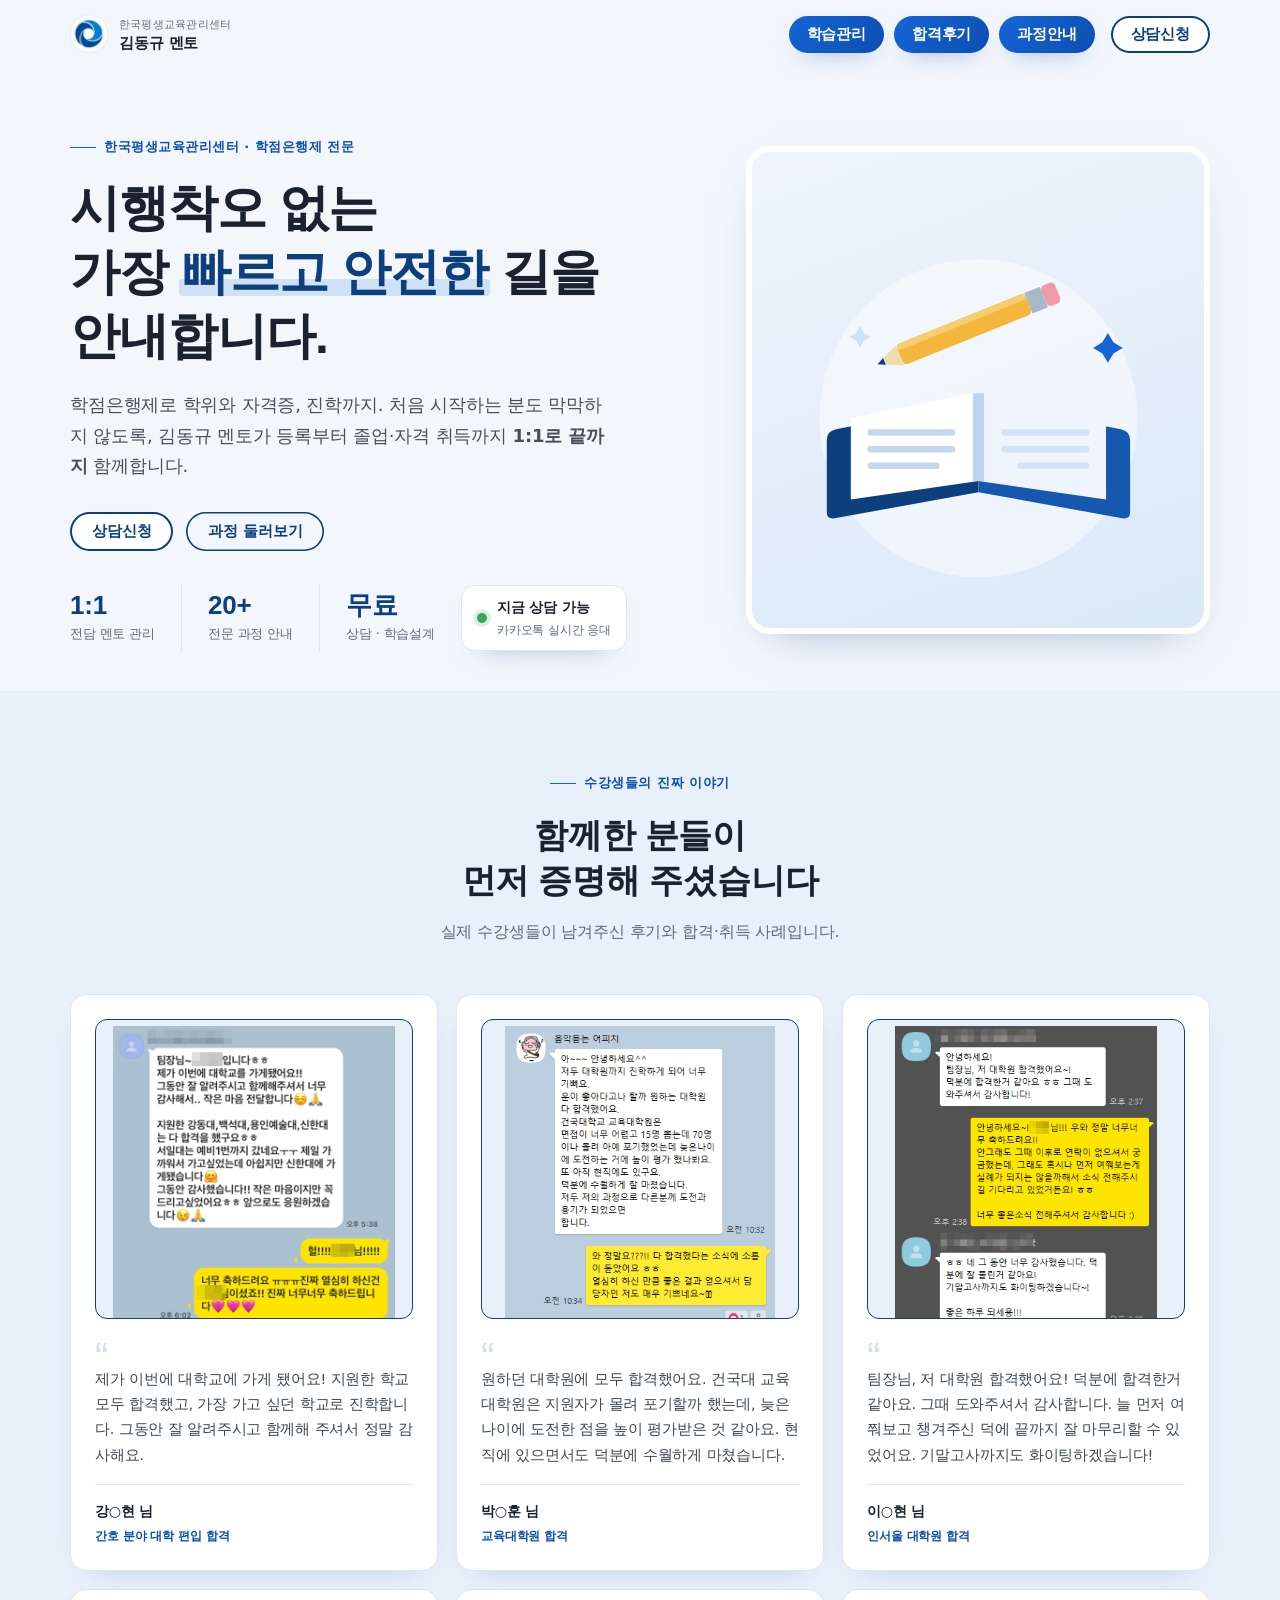
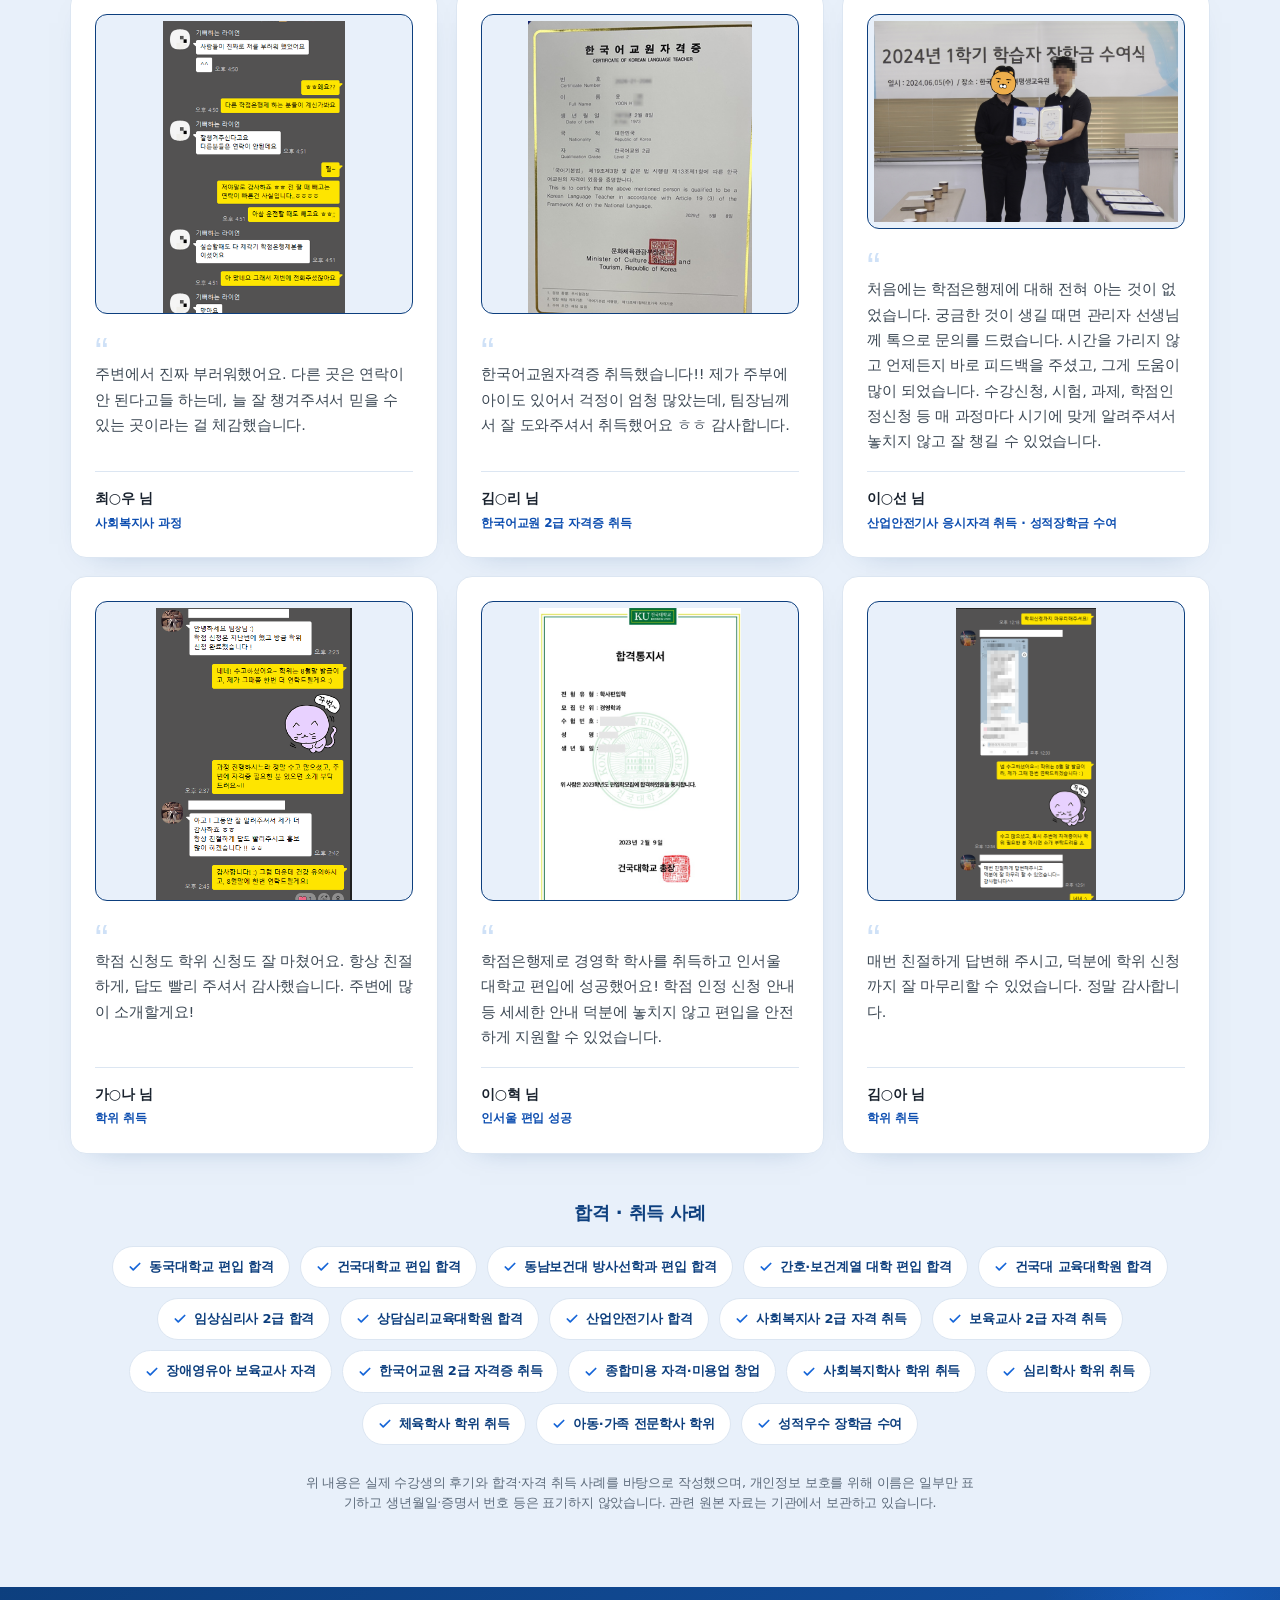
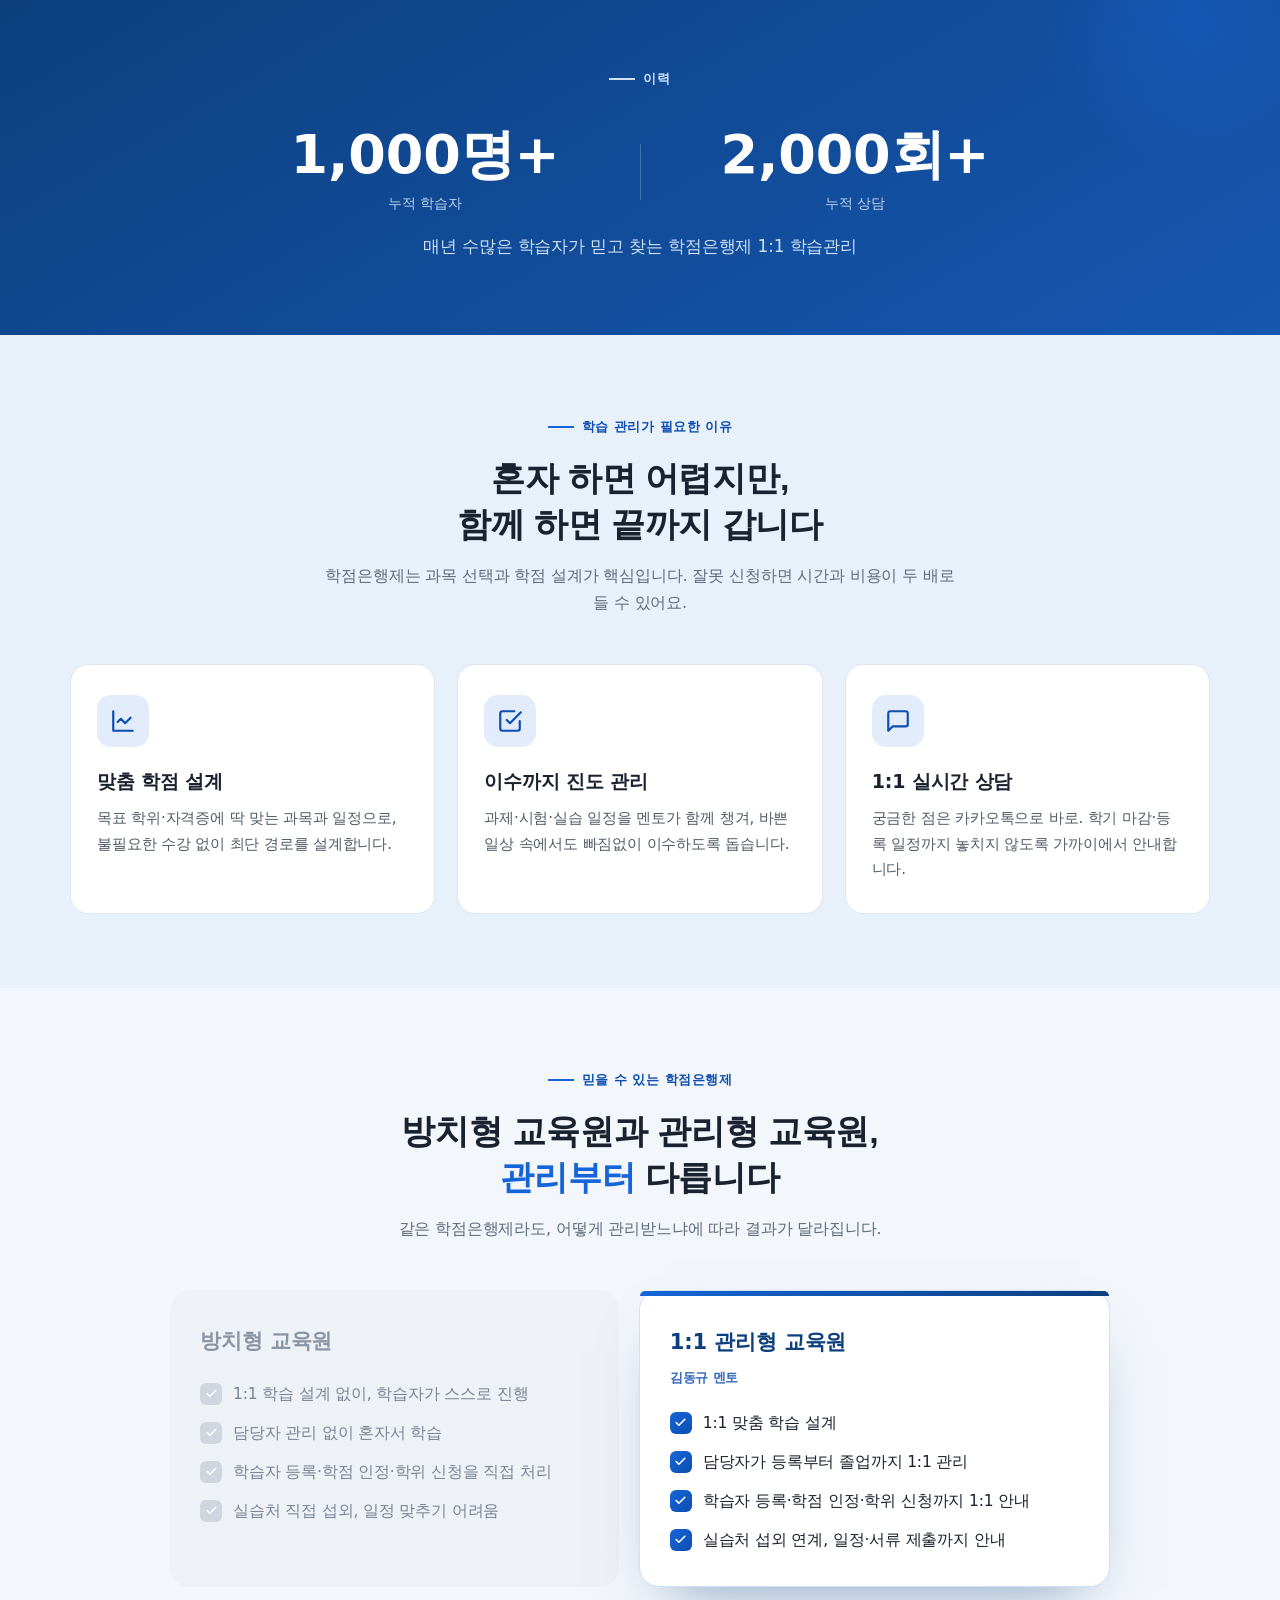
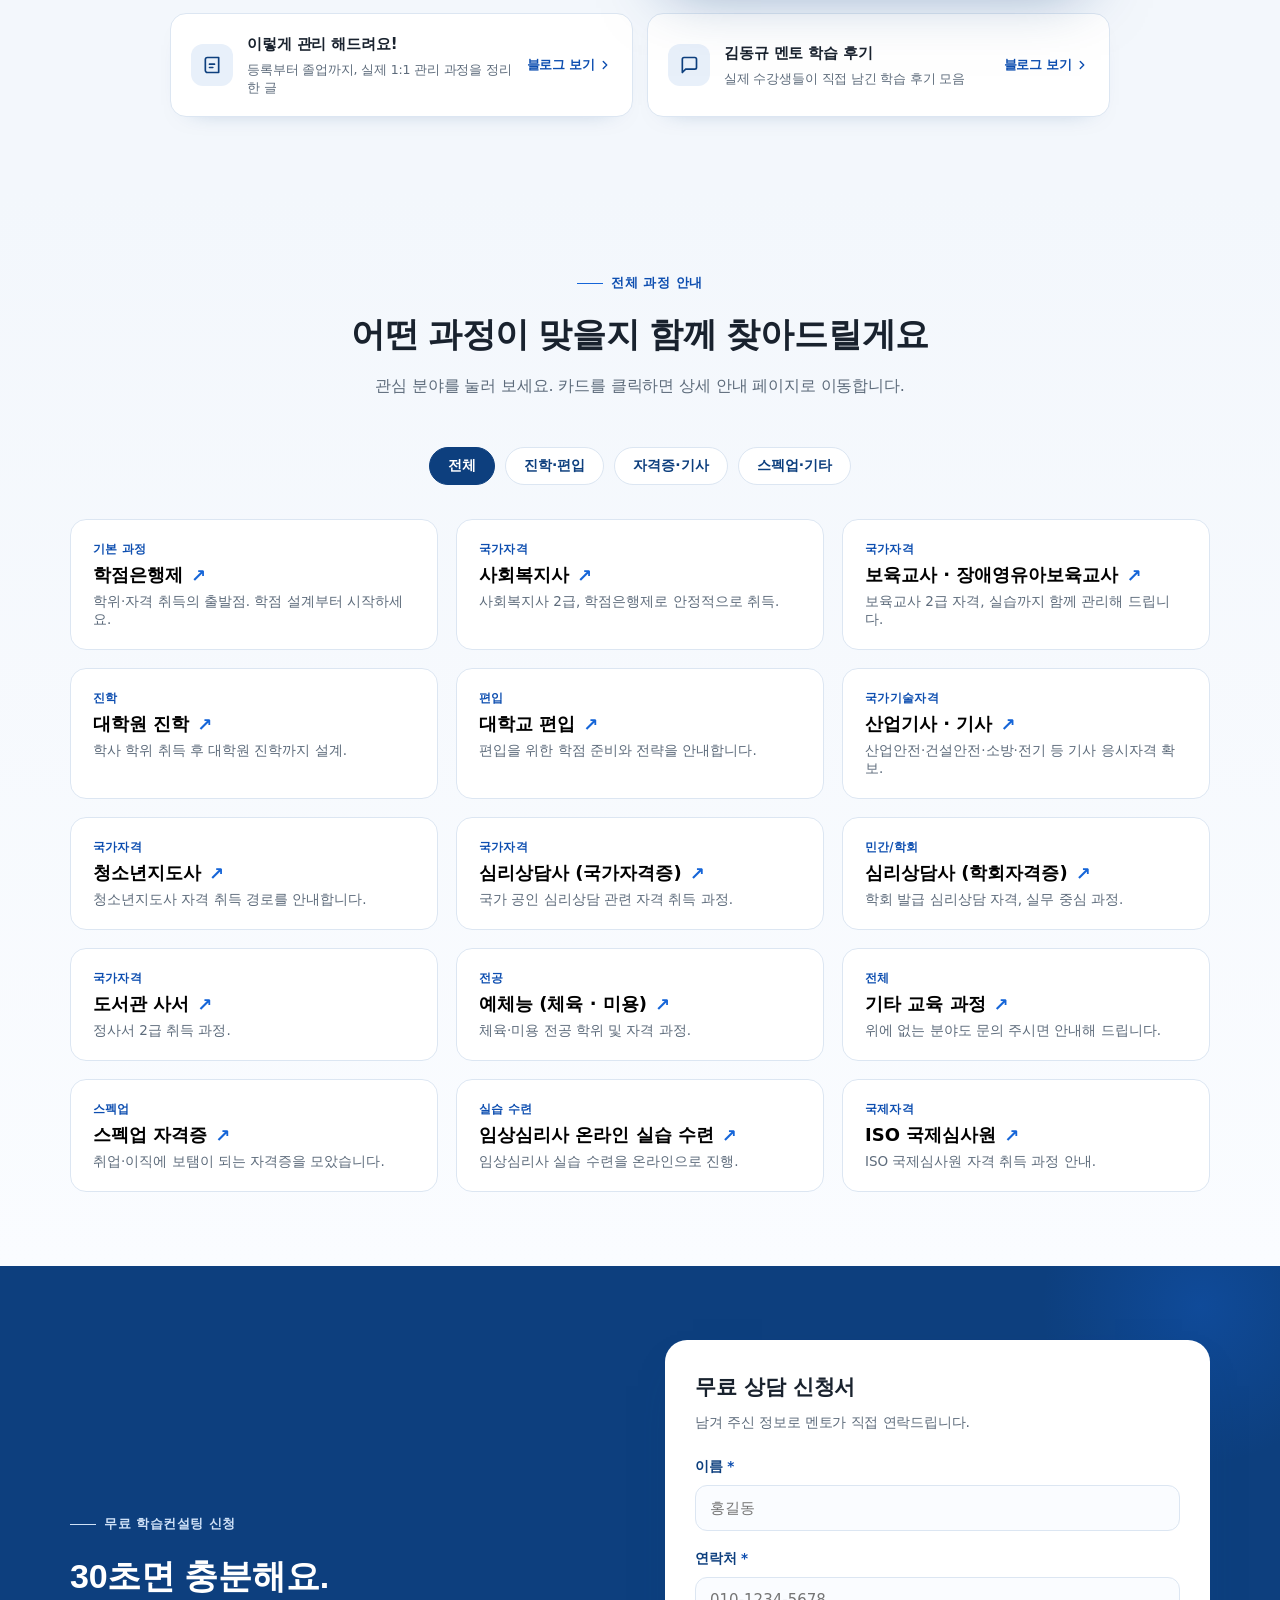
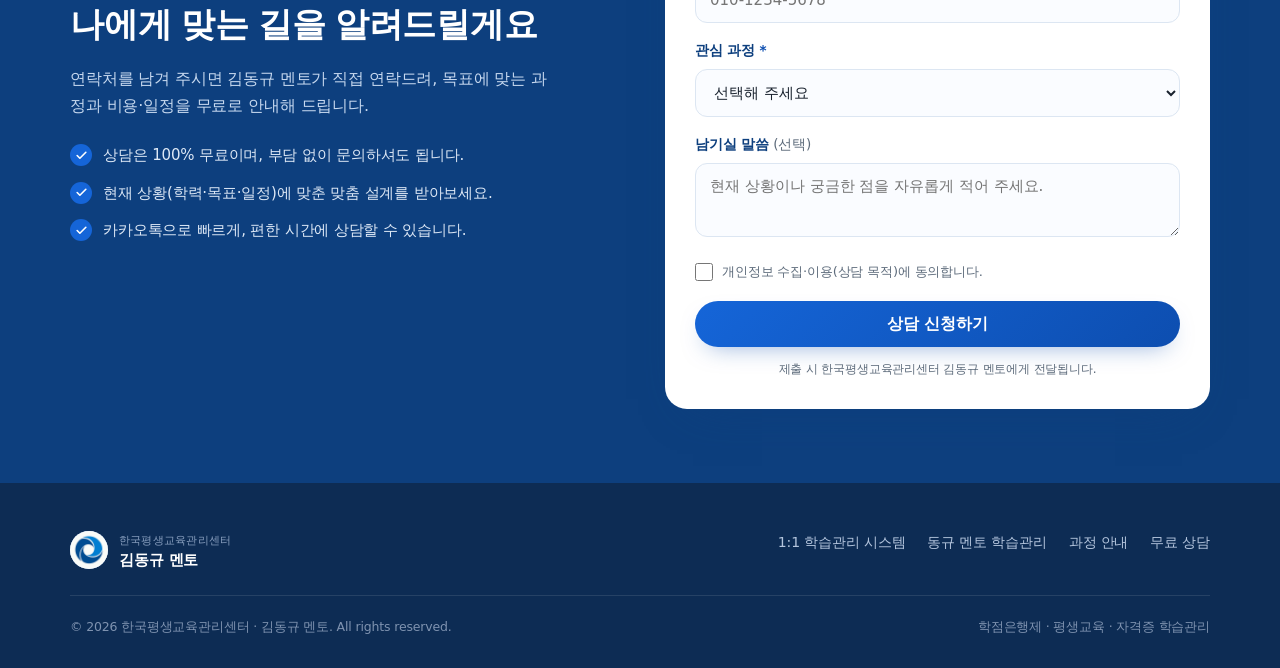
==== commit 33f13e1a: "Add files via upload" ====
--- a/index.html
+++ b/index.html
@@ -266,6 +266,35 @@
         </ul>
       </div>
     </div>
+
+    <div class="blog-links reveal">
+      <a class="blog-link" href="https://blog.naver.com/hrdkdk/224244195413" target="_blank" rel="noopener">
+        <span class="bl-icon">
+          <svg viewBox="0 0 24 24" fill="none" stroke="currentColor" stroke-width="2" stroke-linecap="round" stroke-linejoin="round"><path d="M9 11h6M9 15h4"/><path d="M4 5.5A2.5 2.5 0 0 1 6.5 3H20v18H6.5A2.5 2.5 0 0 1 4 18.5z"/></svg>
+        </span>
+        <span class="bl-body">
+          <b>이렇게 관리 해드려요!</b>
+          <span>등록부터 졸업까지, 실제 1:1 관리 과정을 정리한 글</span>
+        </span>
+        <span class="bl-go">
+          블로그 보기
+          <svg viewBox="0 0 24 24" fill="none" stroke="currentColor" stroke-width="2.4" stroke-linecap="round" stroke-linejoin="round"><path d="m9 6 6 6-6 6"/></svg>
+        </span>
+      </a>
+      <a class="blog-link" href="https://blog.naver.com/hrdkdk/223391237251" target="_blank" rel="noopener">
+        <span class="bl-icon">
+          <svg viewBox="0 0 24 24" fill="none" stroke="currentColor" stroke-width="2" stroke-linecap="round" stroke-linejoin="round"><path d="M21 15a2 2 0 0 1-2 2H8l-4 4V5a2 2 0 0 1 2-2h13a2 2 0 0 1 2 2z"/></svg>
+        </span>
+        <span class="bl-body">
+          <b>김동규 멘토 학습 후기</b>
+          <span>실제 수강생들이 직접 남긴 학습 후기 모음</span>
+        </span>
+        <span class="bl-go">
+          블로그 보기
+          <svg viewBox="0 0 24 24" fill="none" stroke="currentColor" stroke-width="2.4" stroke-linecap="round" stroke-linejoin="round"><path d="m9 6 6 6-6 6"/></svg>
+        </span>
+      </a>
+    </div>
   </div>
 </section>
 
--- a/style.css
+++ b/style.css
@@ -287,6 +287,23 @@
 .cmp-good li .ck{background:linear-gradient(135deg,var(--gold),var(--gold-deep))}
 @media (max-width:760px){.compare-grid{grid-template-columns:1fr}.cmp-good{transform:none}}
 
+/* 비교 섹션 하단 블로그 링크 */
+.blog-links{max-width:940px;margin:26px auto 0;display:grid;grid-template-columns:1fr 1fr;gap:14px}
+.blog-link{display:flex;align-items:center;gap:14px;background:var(--card);border:1px solid var(--line);border-radius:16px;padding:18px 20px;text-decoration:none;box-shadow:0 10px 26px -22px rgba(13,63,126,.5);transition:transform .18s ease,box-shadow .18s ease,border-color .18s ease}
+.blog-link:hover{transform:translateY(-3px);border-color:var(--gold);box-shadow:0 16px 34px -20px rgba(13,63,126,.55)}
+.blog-link .bl-icon{flex:0 0 auto;width:42px;height:42px;border-radius:12px;background:var(--paper-2);color:var(--ink);display:grid;place-items:center}
+.blog-link .bl-icon svg{width:20px;height:20px}
+.blog-link .bl-body{flex:1;min-width:0}
+.blog-link .bl-body b{display:block;font-size:15px;color:var(--text);font-weight:700}
+.blog-link .bl-body span{display:block;font-size:12.5px;color:var(--muted);margin-top:3px;line-height:1.5}
+.blog-link .bl-go{flex:0 0 auto;display:inline-flex;align-items:center;gap:3px;font-size:12.5px;font-weight:700;color:var(--gold-deep);white-space:nowrap}
+.blog-link .bl-go svg{width:14px;height:14px}
+@media (max-width:760px){
+  .blog-links{grid-template-columns:1fr;gap:12px}
+  .blog-link{padding:16px}
+  .blog-link .bl-go{display:none}
+}
+
 /* ===================== 라이트박스 (사진 크게 보기) ===================== */
 .lightbox{position:fixed;inset:0;background:rgba(13,30,55,.92);backdrop-filter:blur(4px);z-index:200;display:none;align-items:center;justify-content:center;padding:24px;animation:lbfade .2s ease}
 .lightbox.open{display:flex}
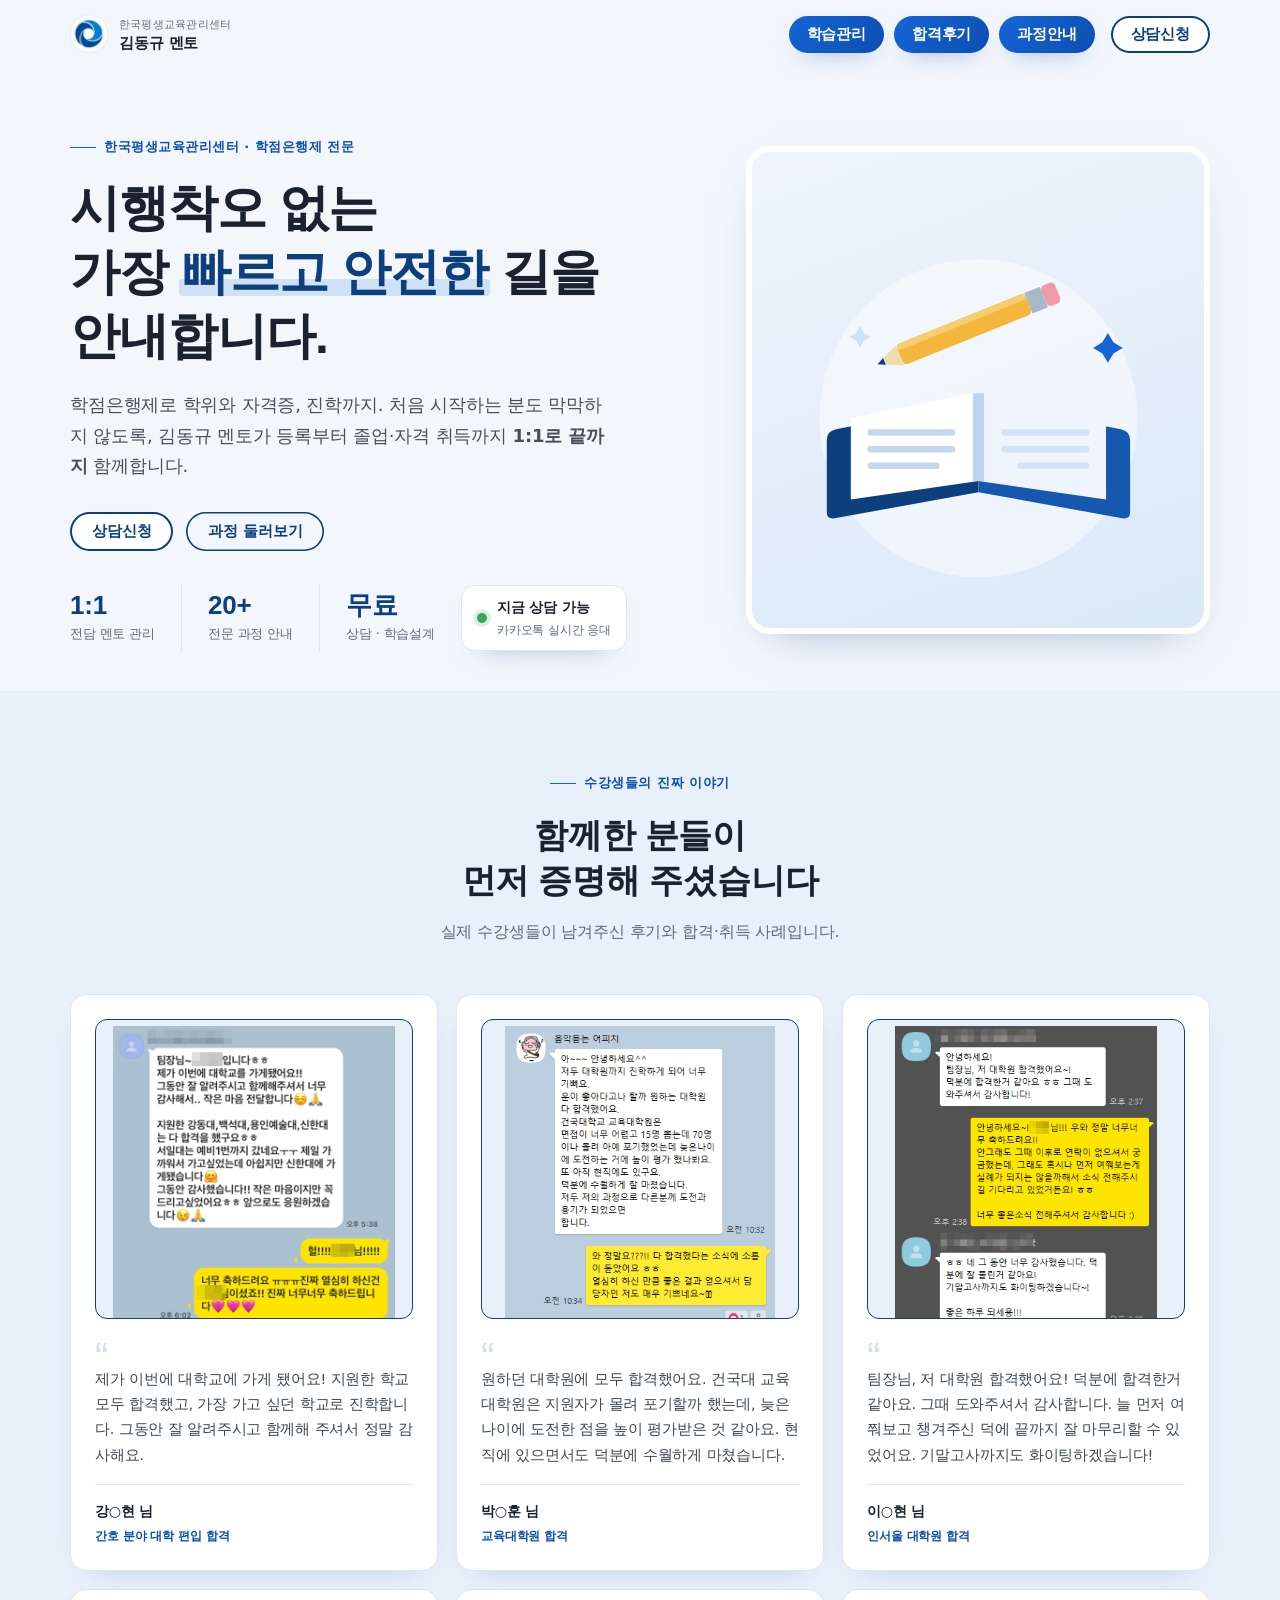
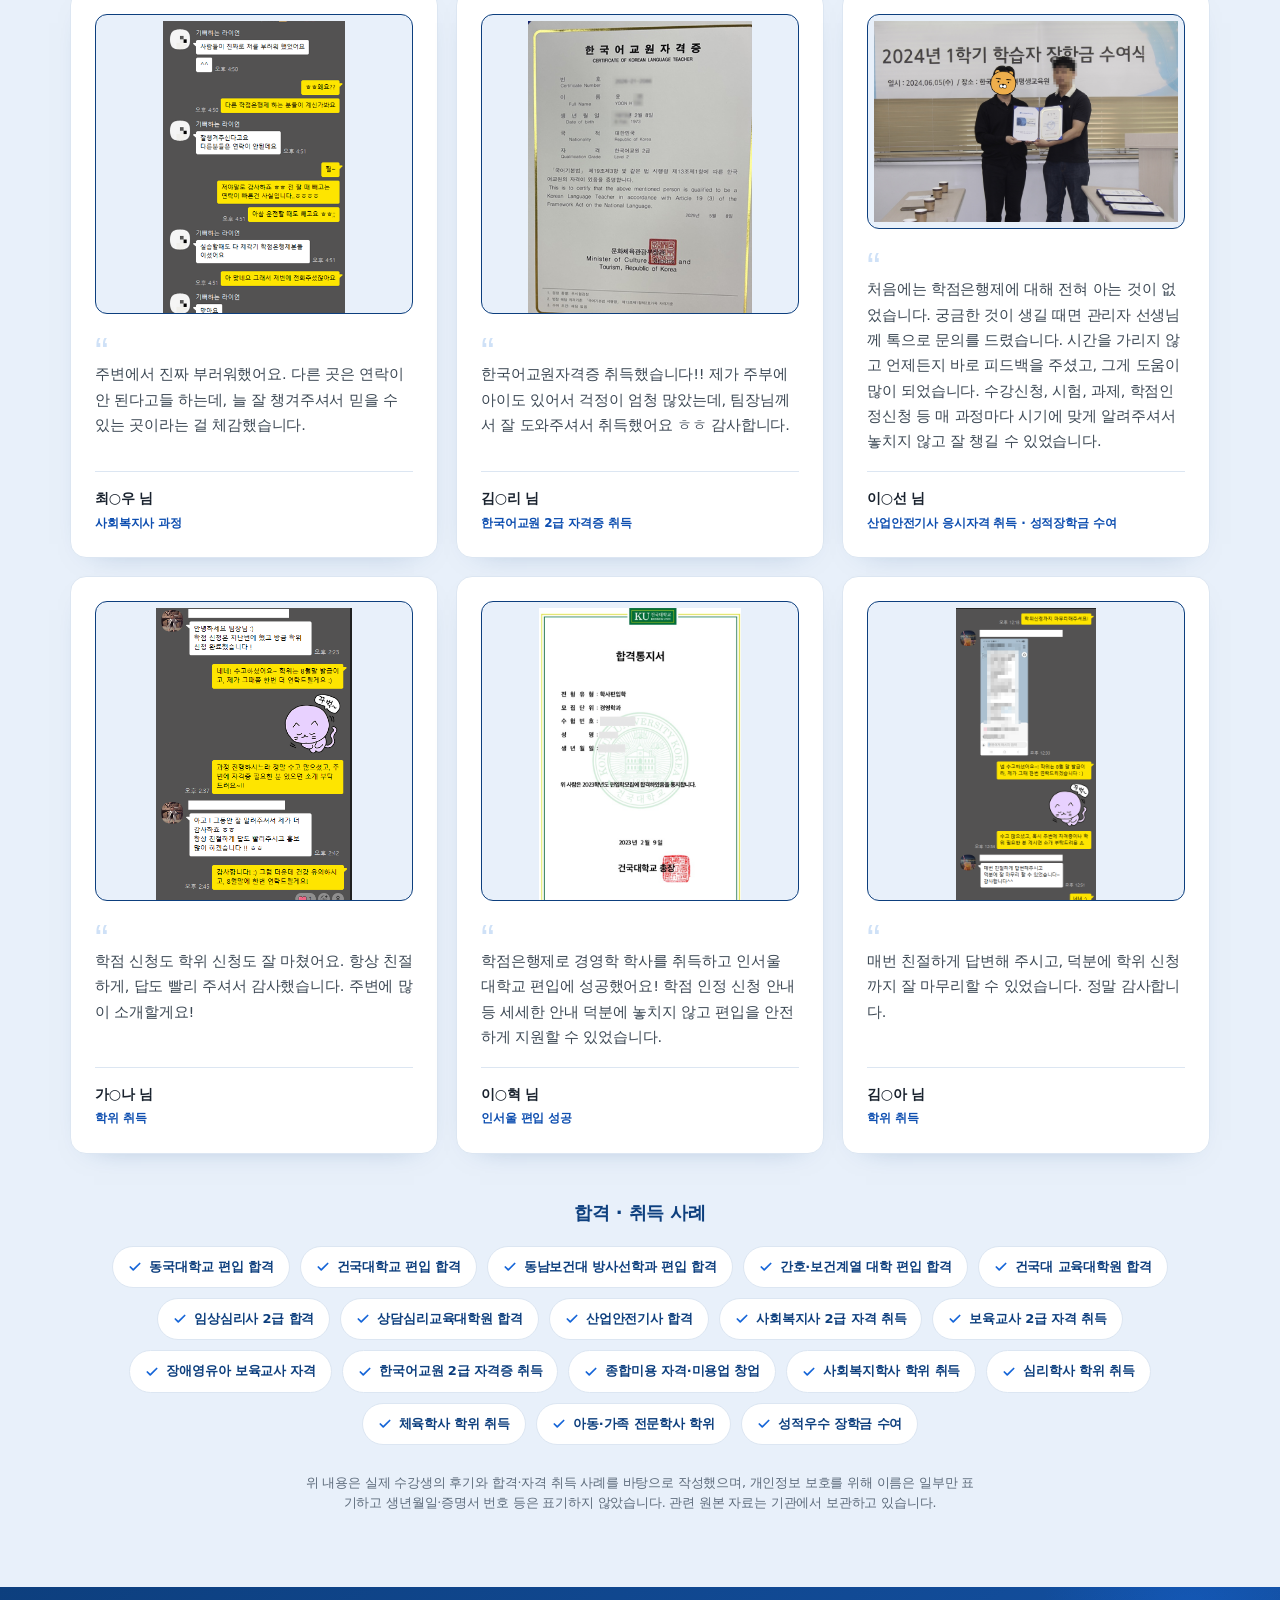
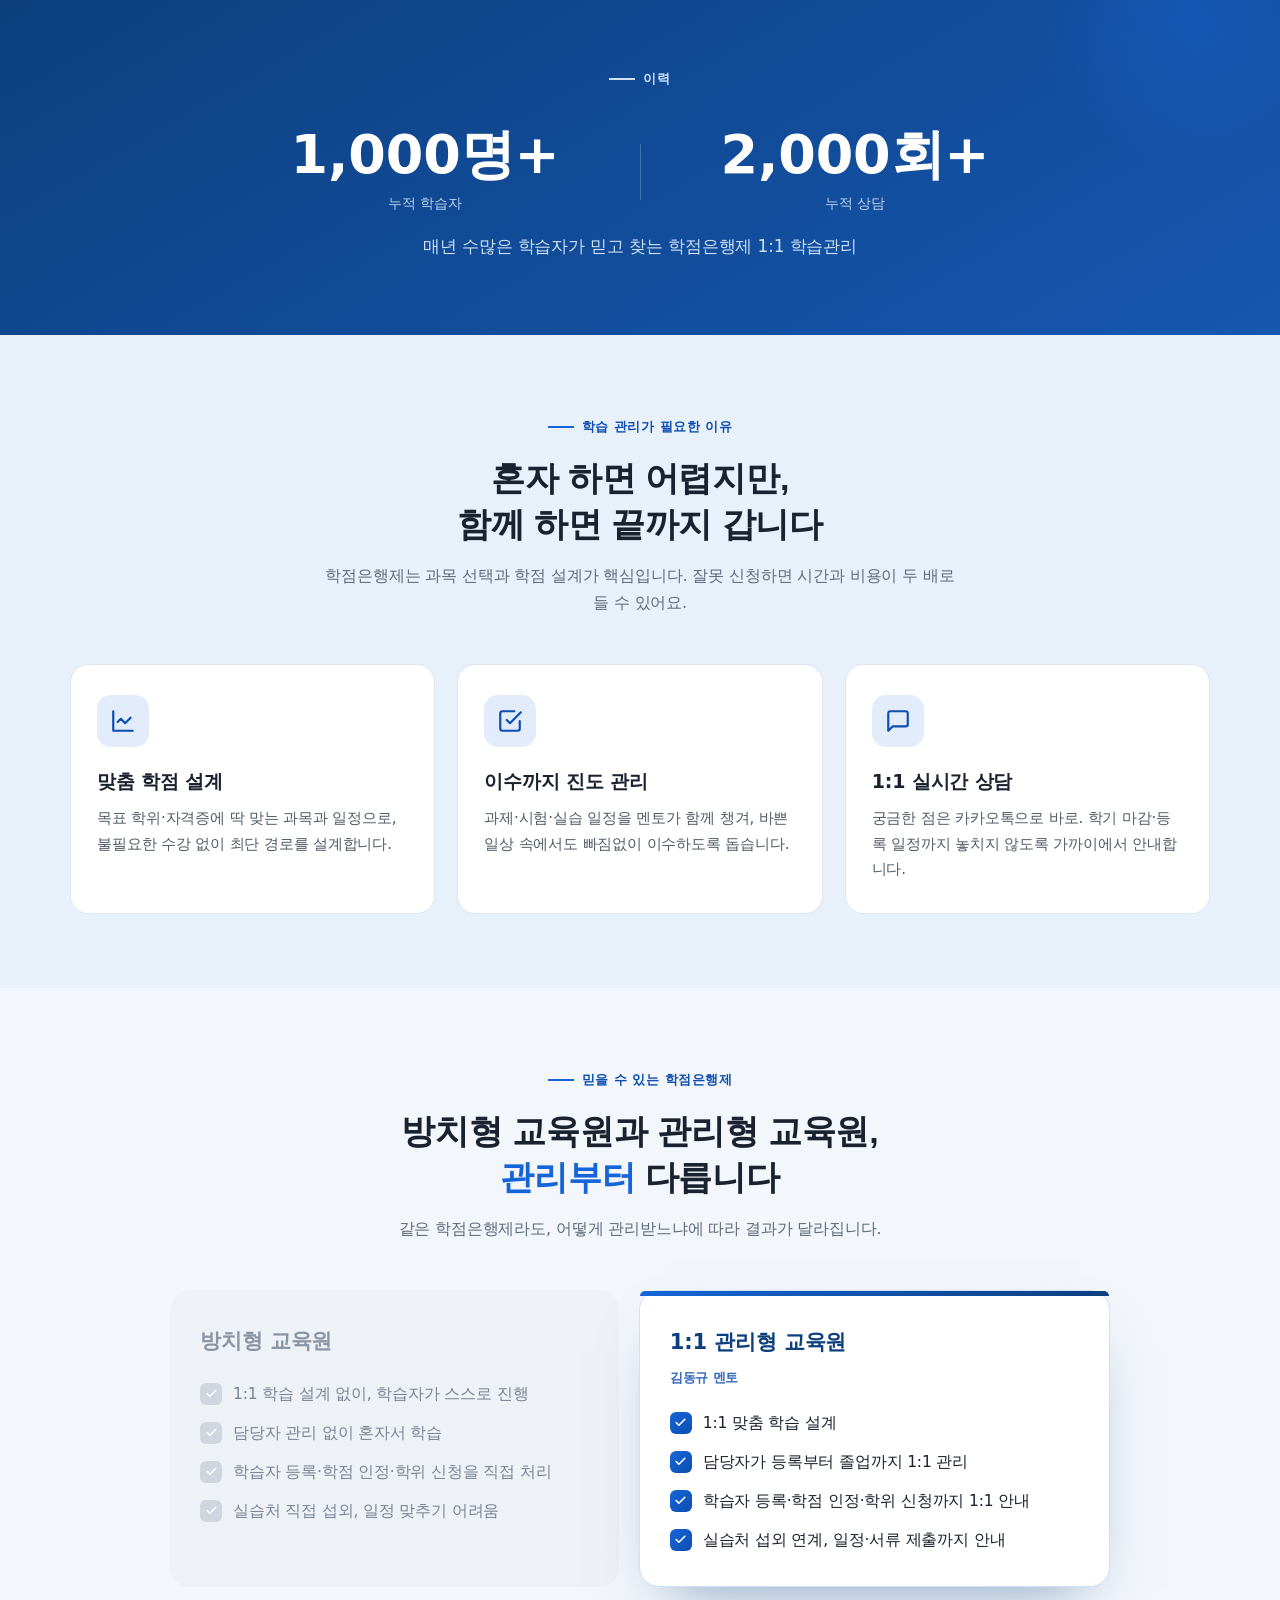
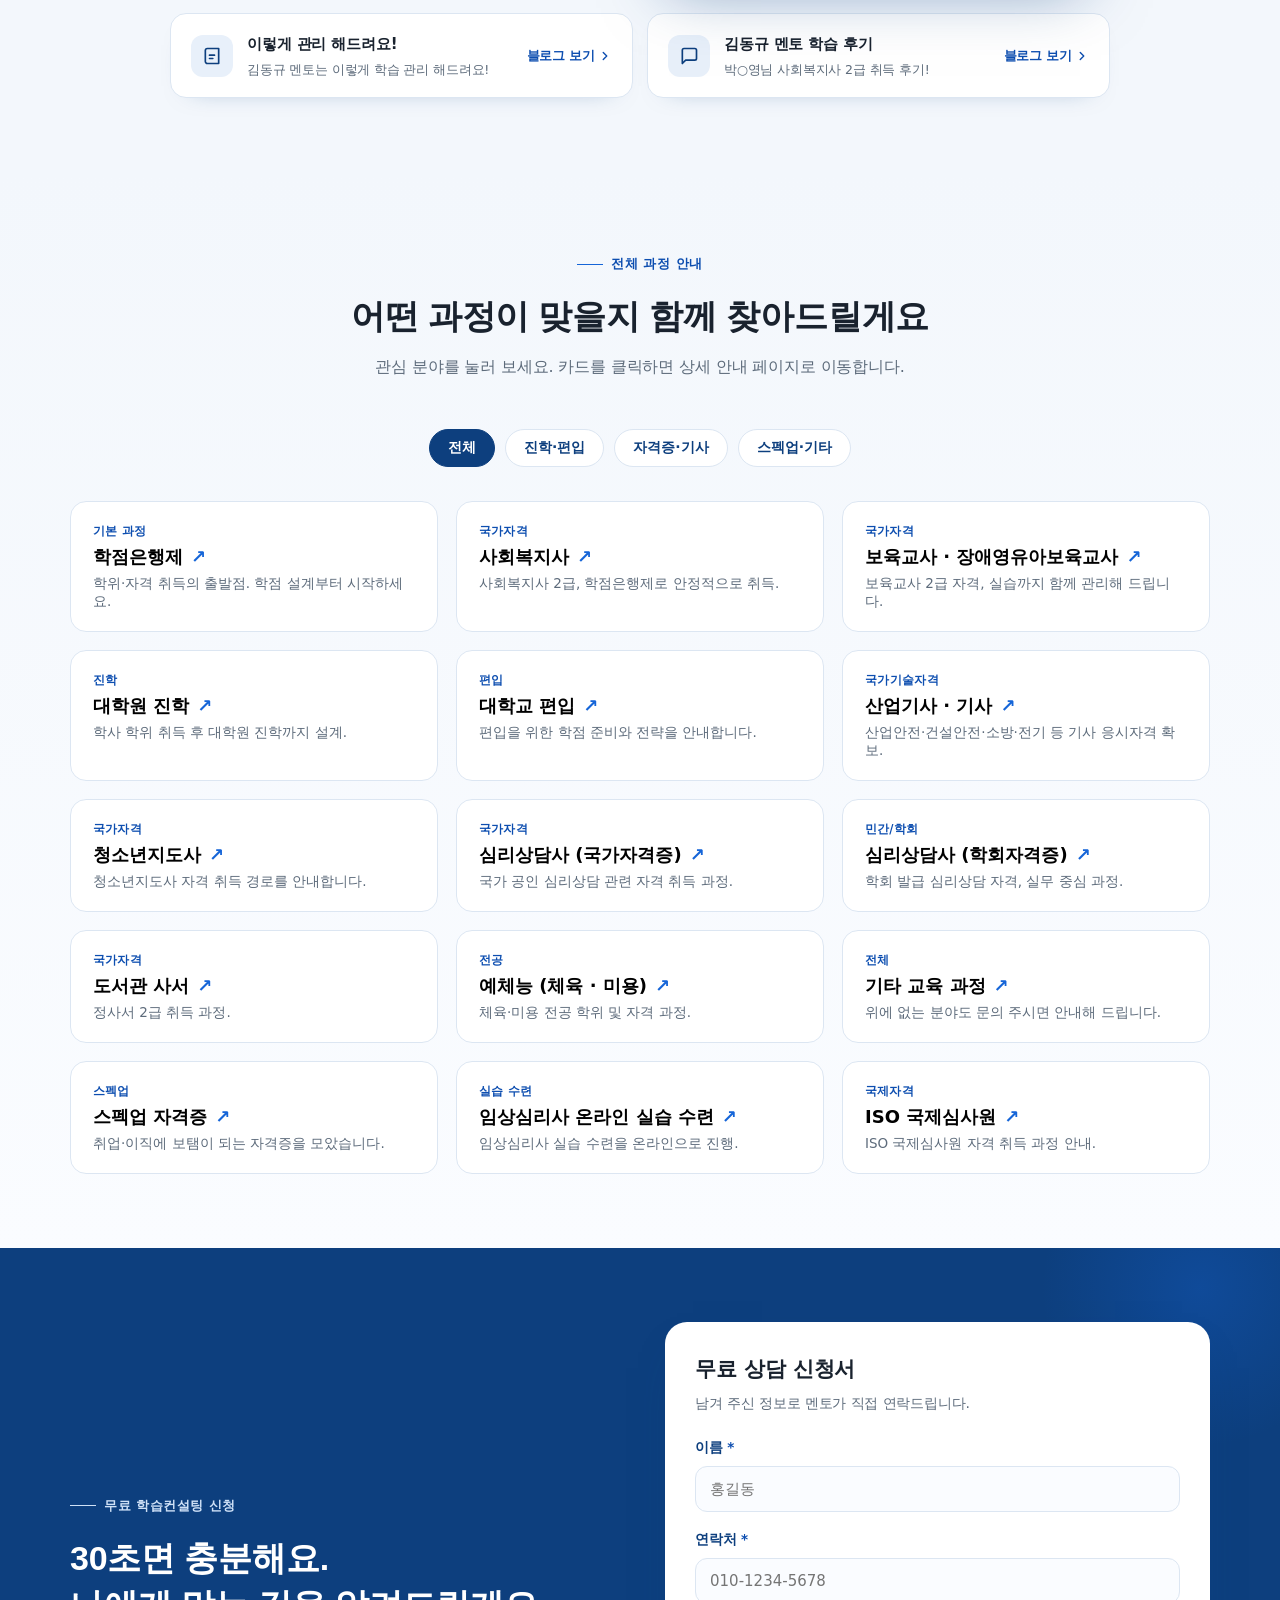
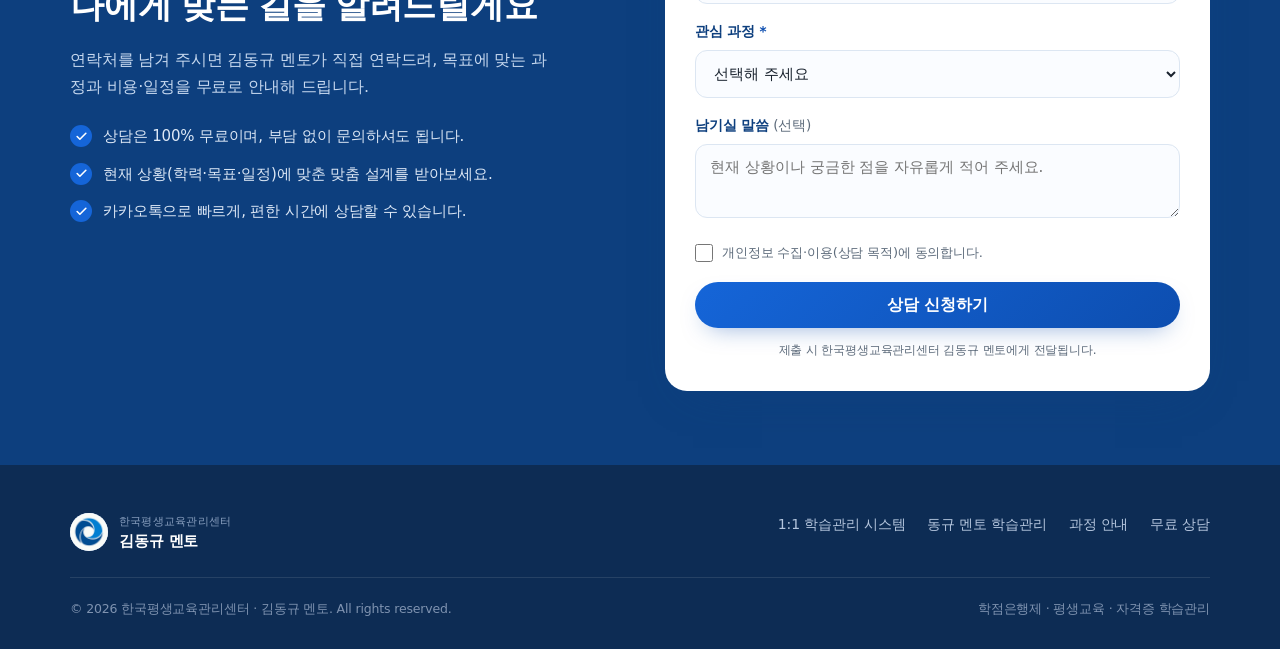
==== commit b3d7c84d: "Add files via upload" ====
--- a/index.html
+++ b/index.html
@@ -274,7 +274,7 @@
         </span>
         <span class="bl-body">
           <b>이렇게 관리 해드려요!</b>
-          <span>등록부터 졸업까지, 실제 1:1 관리 과정을 정리한 글</span>
+          <span>김동규 멘토는 이렇게 학습 관리 해드려요!</span>
         </span>
         <span class="bl-go">
           블로그 보기
@@ -287,7 +287,7 @@
         </span>
         <span class="bl-body">
           <b>김동규 멘토 학습 후기</b>
-          <span>실제 수강생들이 직접 남긴 학습 후기 모음</span>
+          <span>박○영님 사회복지사 2급 취득 후기!</span>
         </span>
         <span class="bl-go">
           블로그 보기
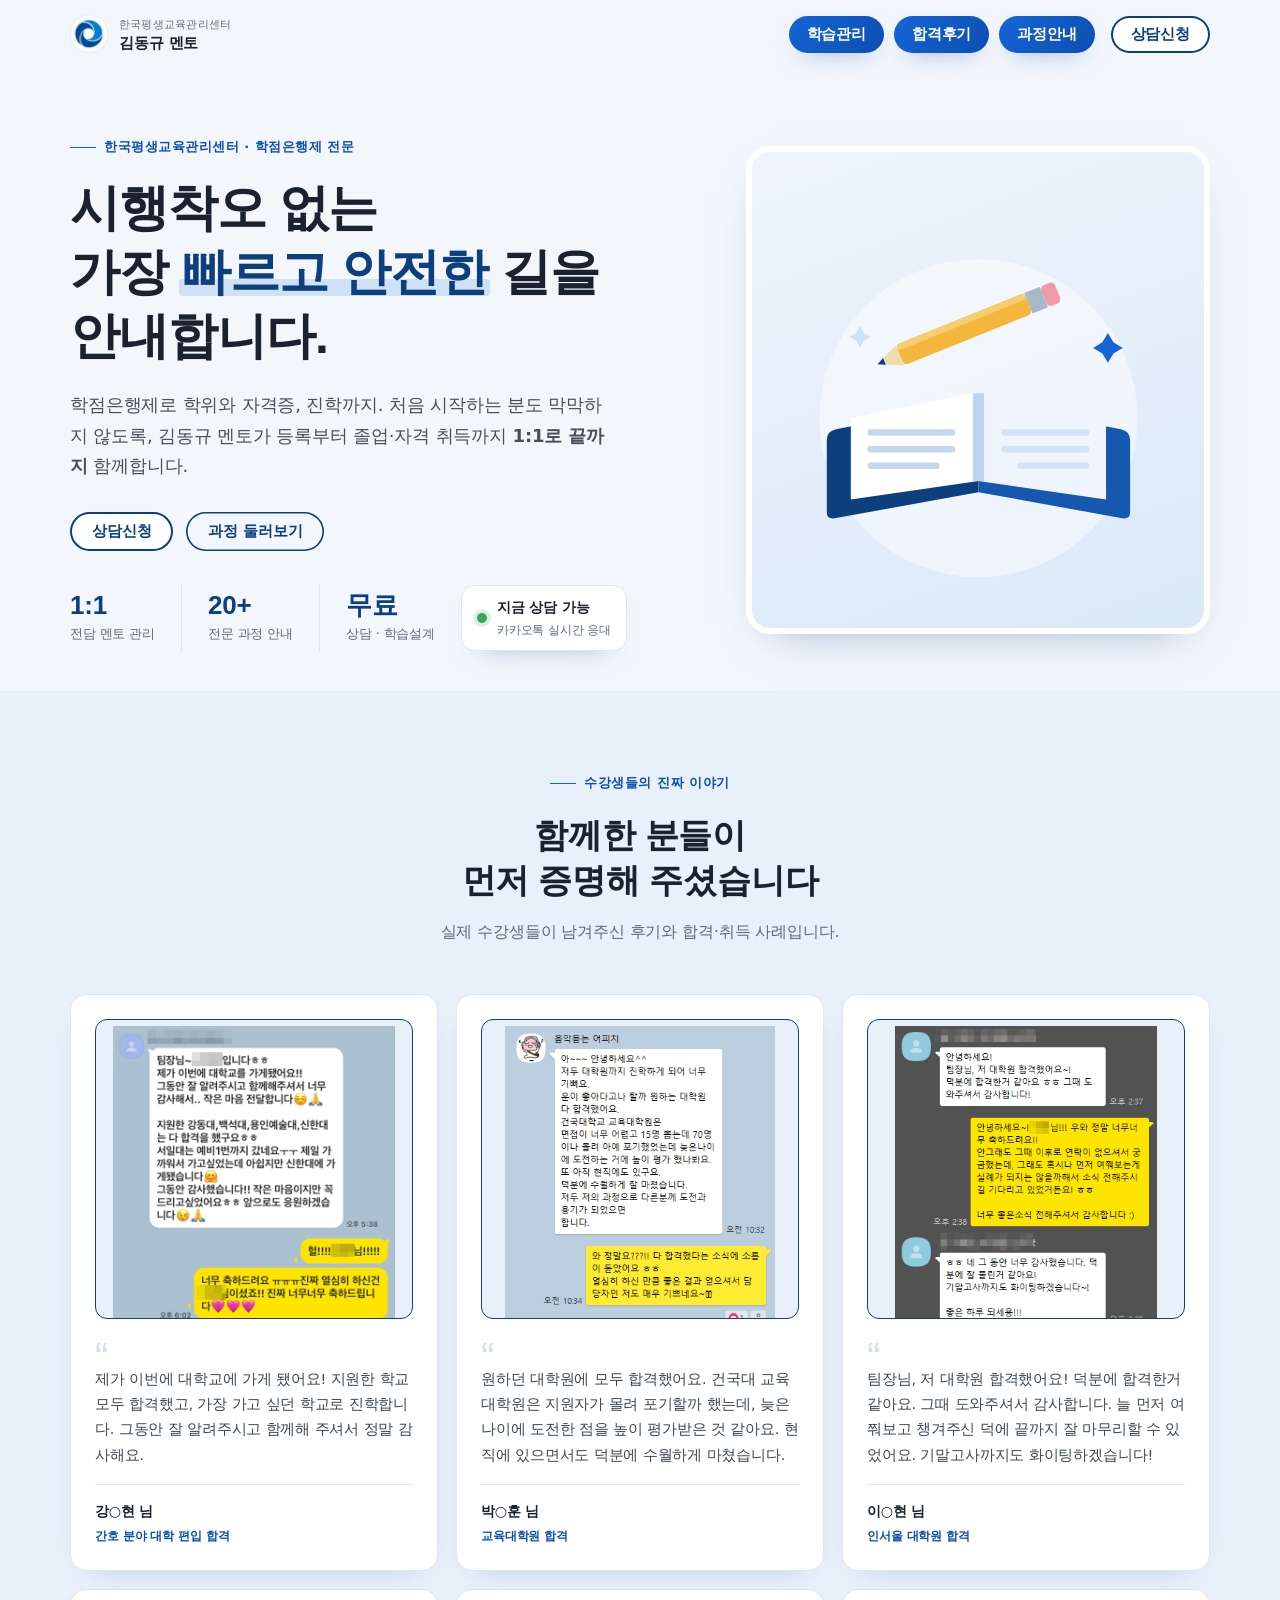
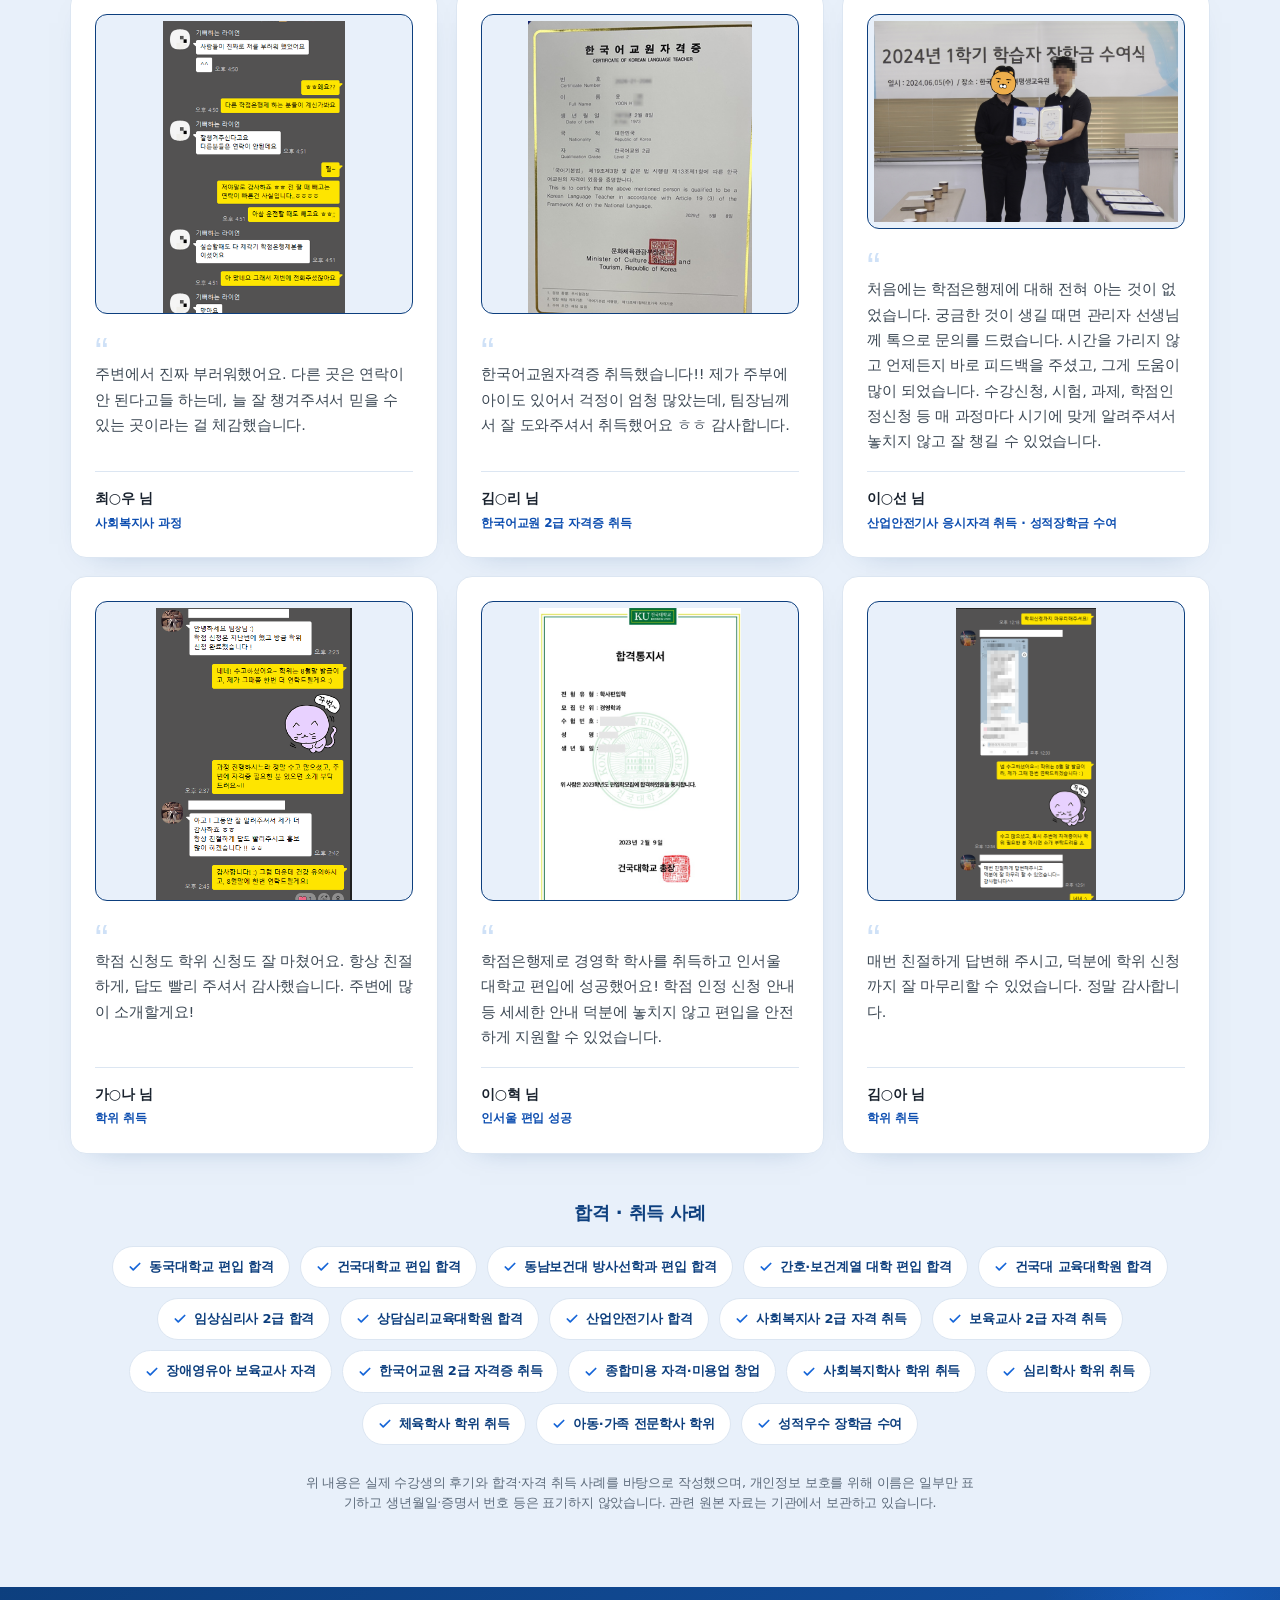
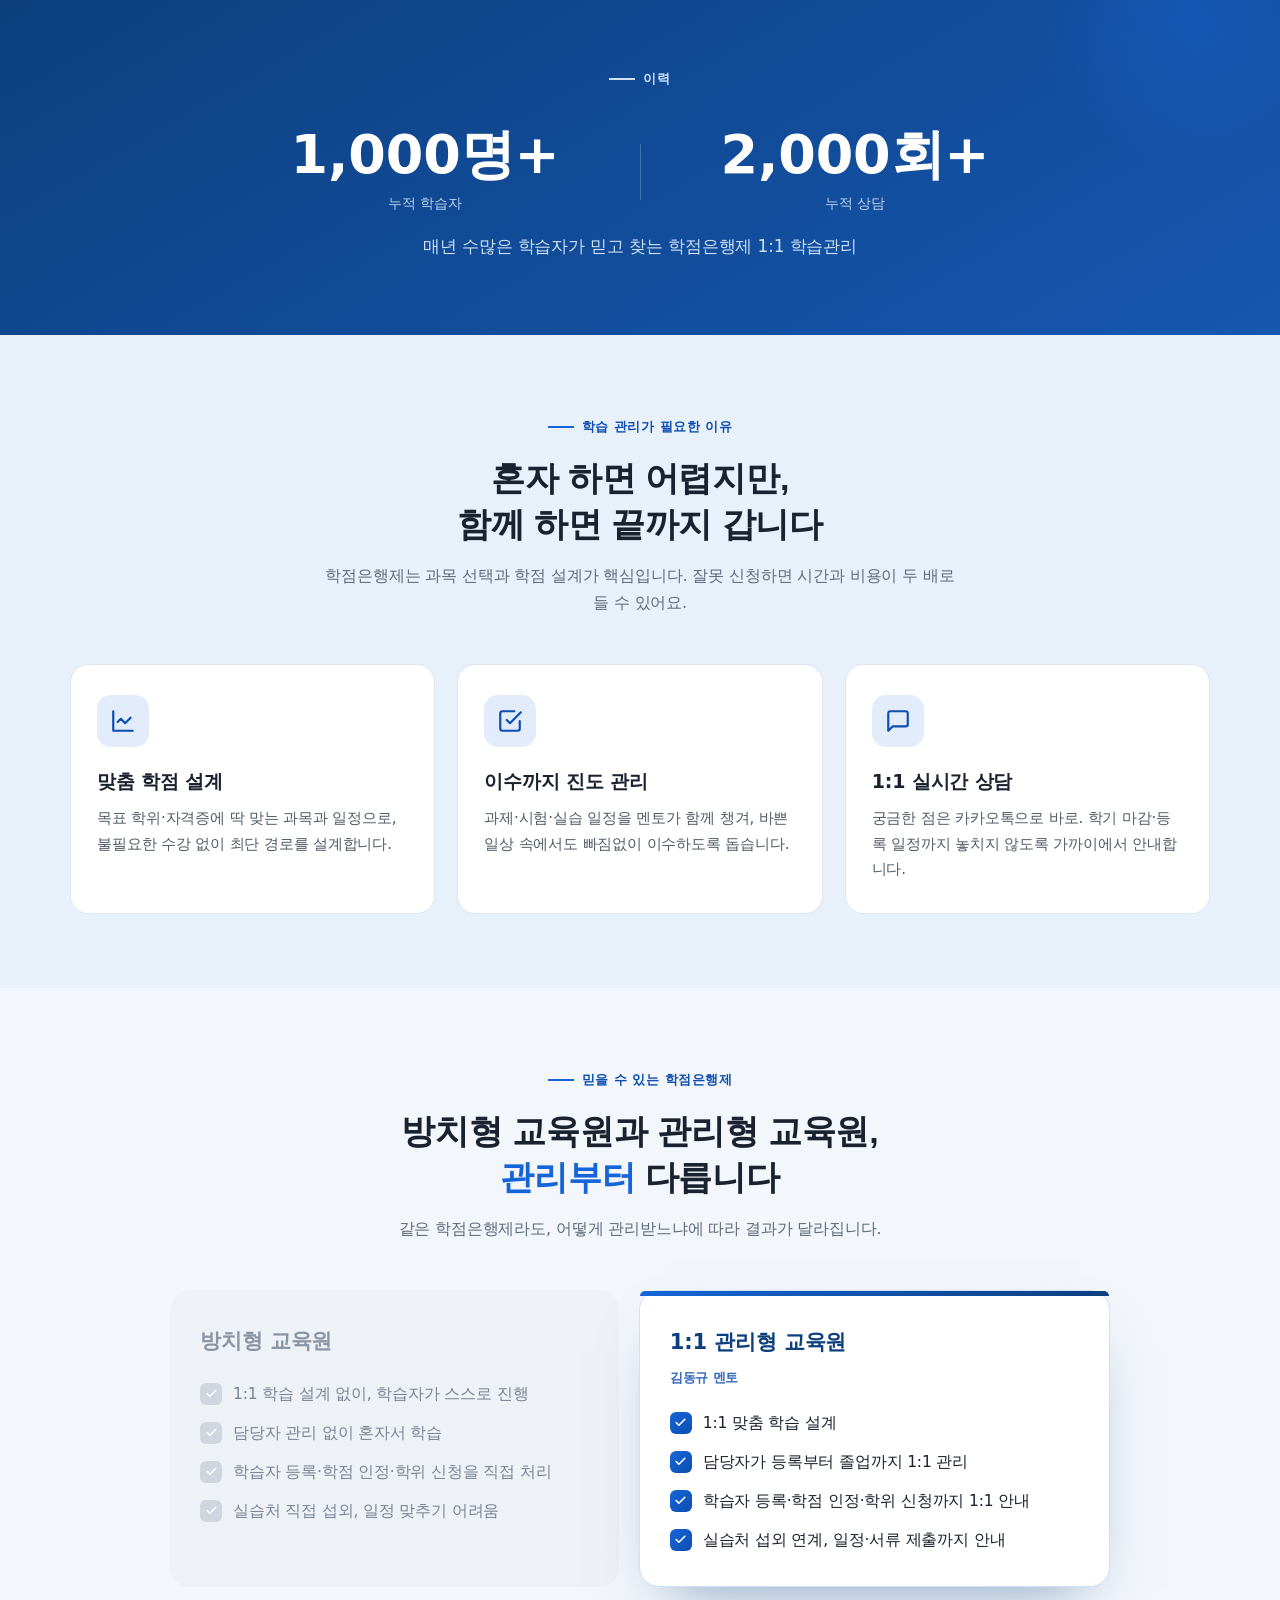
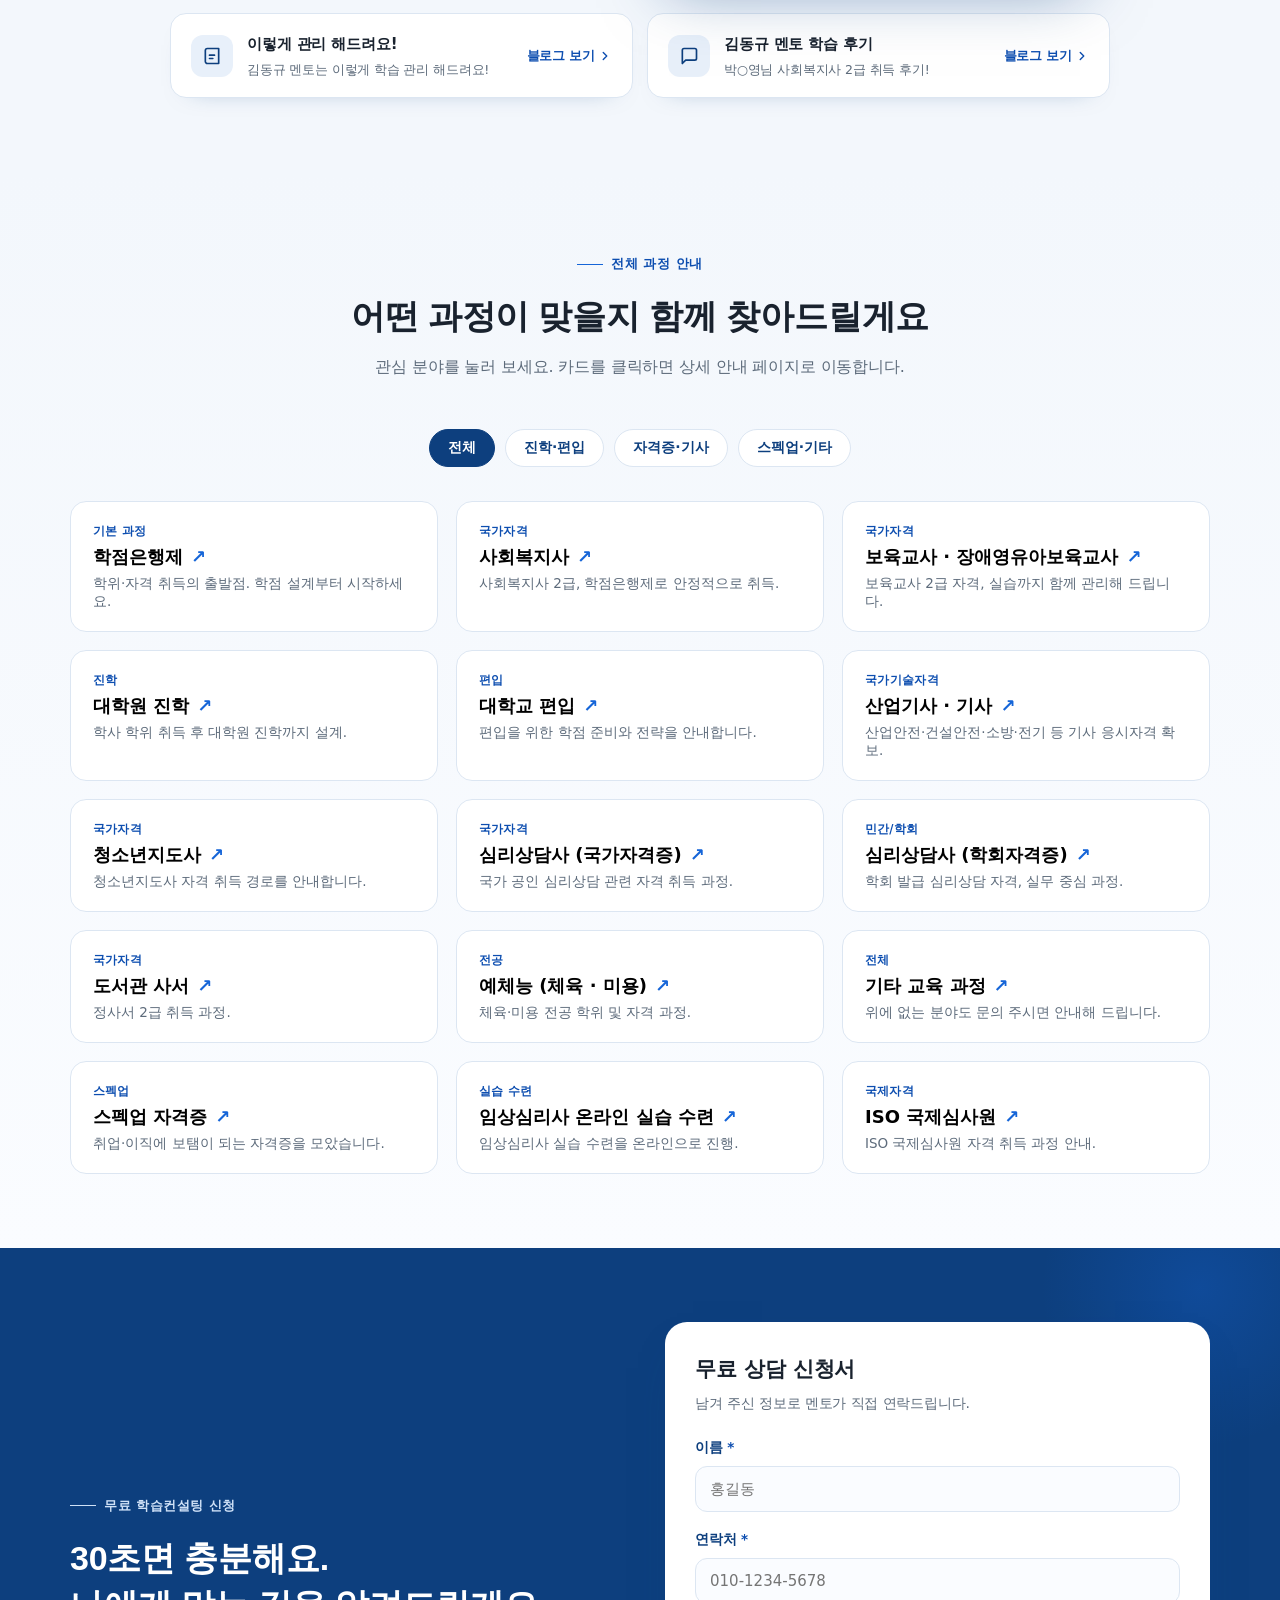
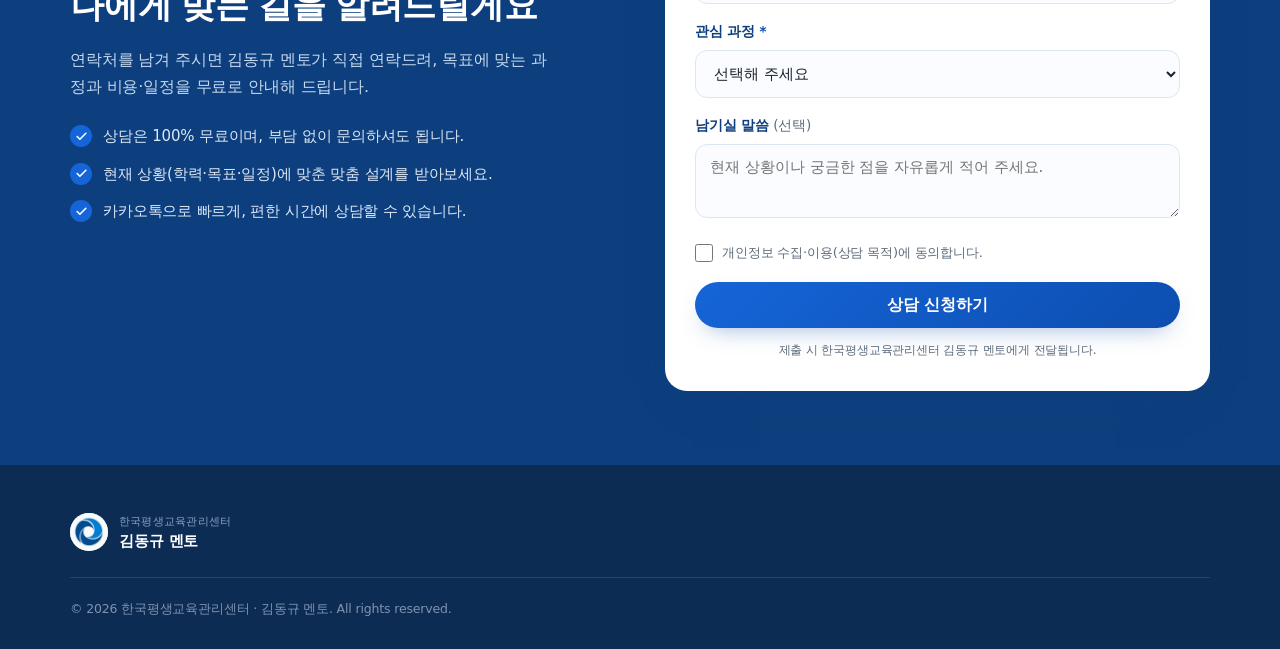
==== commit 16ba713b: "Add files via upload" ====
--- a/index.html
+++ b/index.html
@@ -405,16 +405,9 @@
         <span class="mark" style="border-radius:50%;background:#fff;overflow:hidden;color:#0d3f7e"><img src="[data-uri]" alt="한국평생교육관리센터 로고" style="width:100%;height:100%;object-fit:cover" onerror="this.replaceWith(document.createTextNode('동'))"></span>
         <span class="txt"><small>한국평생교육관리센터</small><strong>김동규 멘토</strong></span>
       </a>
-      <nav aria-label="푸터 메뉴">
-        <a href="https://dongmento.myportfolio.com/work" target="_blank" rel="noopener">1:1 학습관리 시스템</a>
-        <a href="https://dongmento.myportfolio.com/11" target="_blank" rel="noopener">동규 멘토 학습관리</a>
-        <a href="#courses">과정 안내</a>
-        <a href="#apply">무료 상담</a>
-      </nav>
     </div>
     <div class="footer-bottom">
       <span>© 2026 한국평생교육관리센터 · 김동규 멘토. All rights reserved.</span>
-      <span>학점은행제 · 평생교육 · 자격증 학습관리</span>
     </div>
   </div>
 </footer>
--- a/style.css
+++ b/style.css
@@ -300,8 +300,8 @@
 .blog-link .bl-go svg{width:14px;height:14px}
 @media (max-width:760px){
   .blog-links{grid-template-columns:1fr;gap:12px}
-  .blog-link{padding:16px}
-  .blog-link .bl-go{display:none}
+  .blog-link{padding:16px;flex-wrap:wrap}
+  .blog-link .bl-go{width:100%;justify-content:flex-end;margin-top:12px;padding-top:11px;border-top:1px solid var(--line)}
 }
 
 /* ===================== 라이트박스 (사진 크게 보기) ===================== */
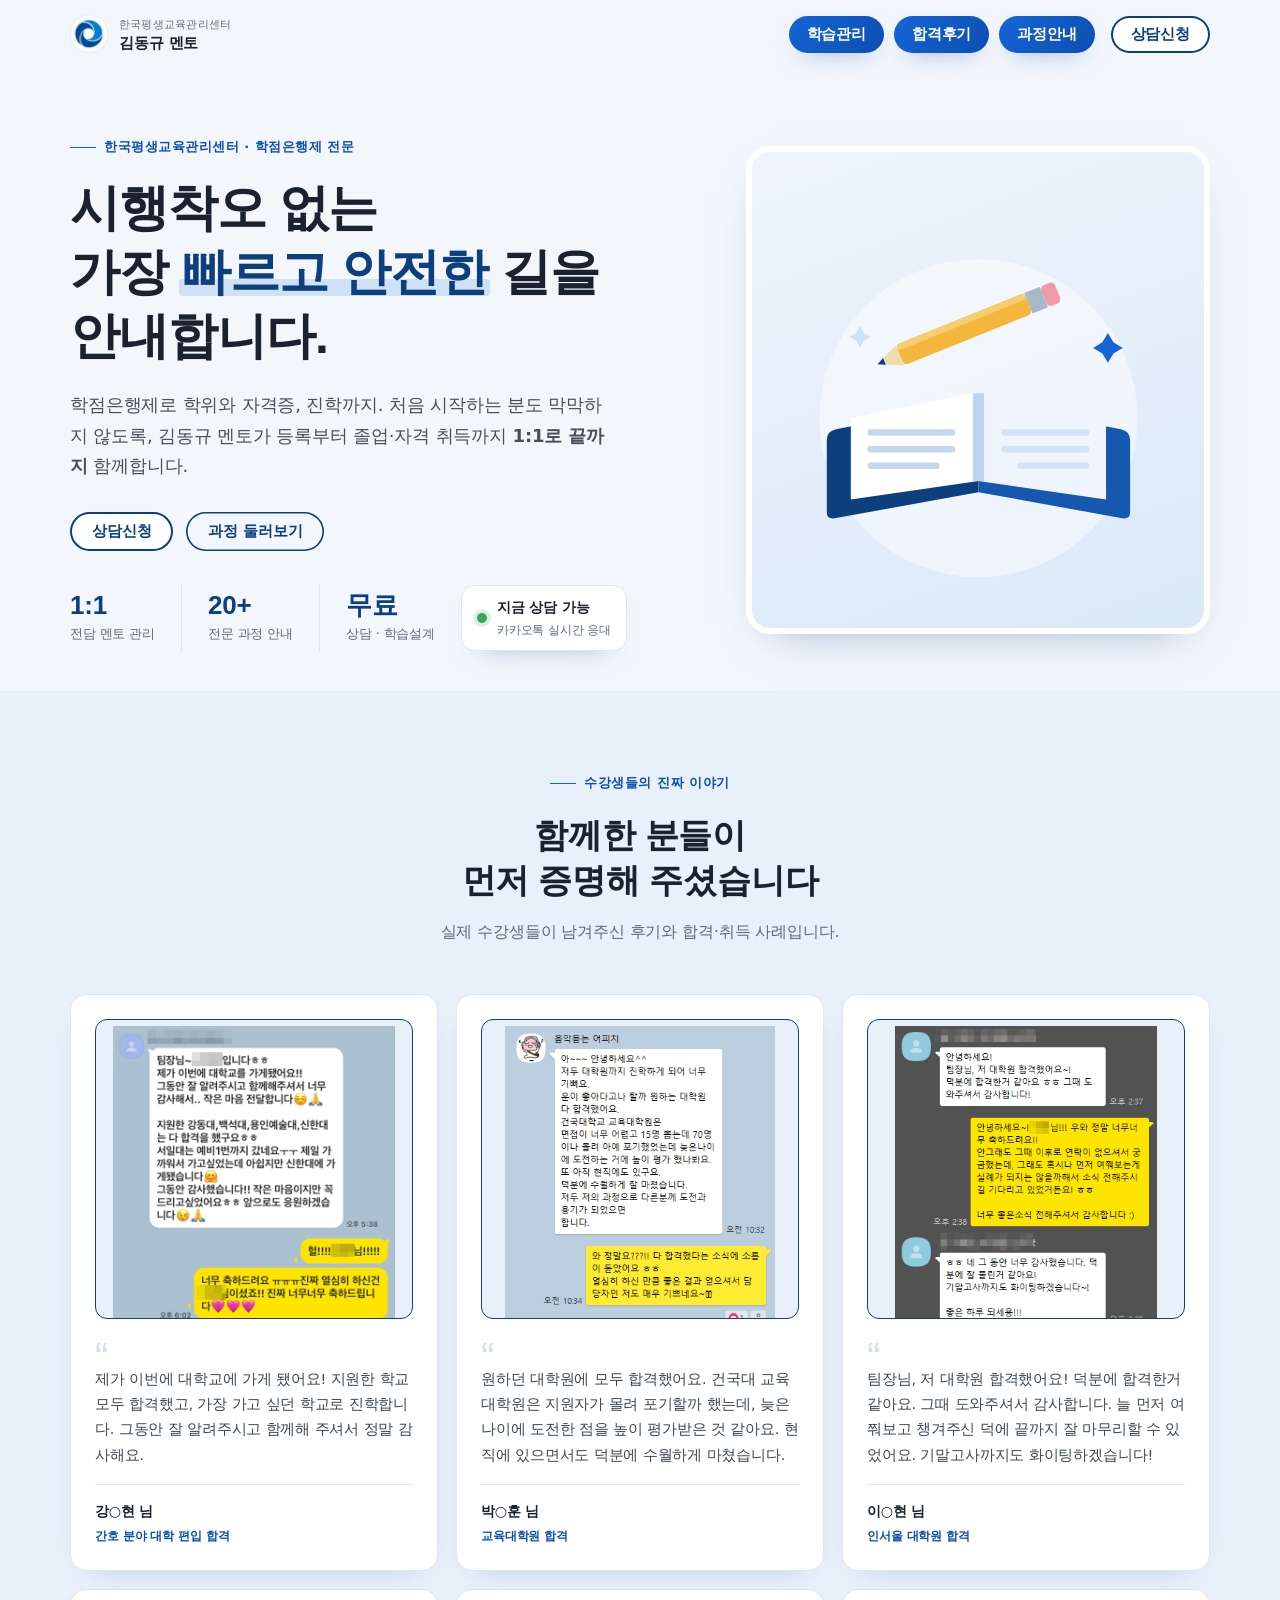
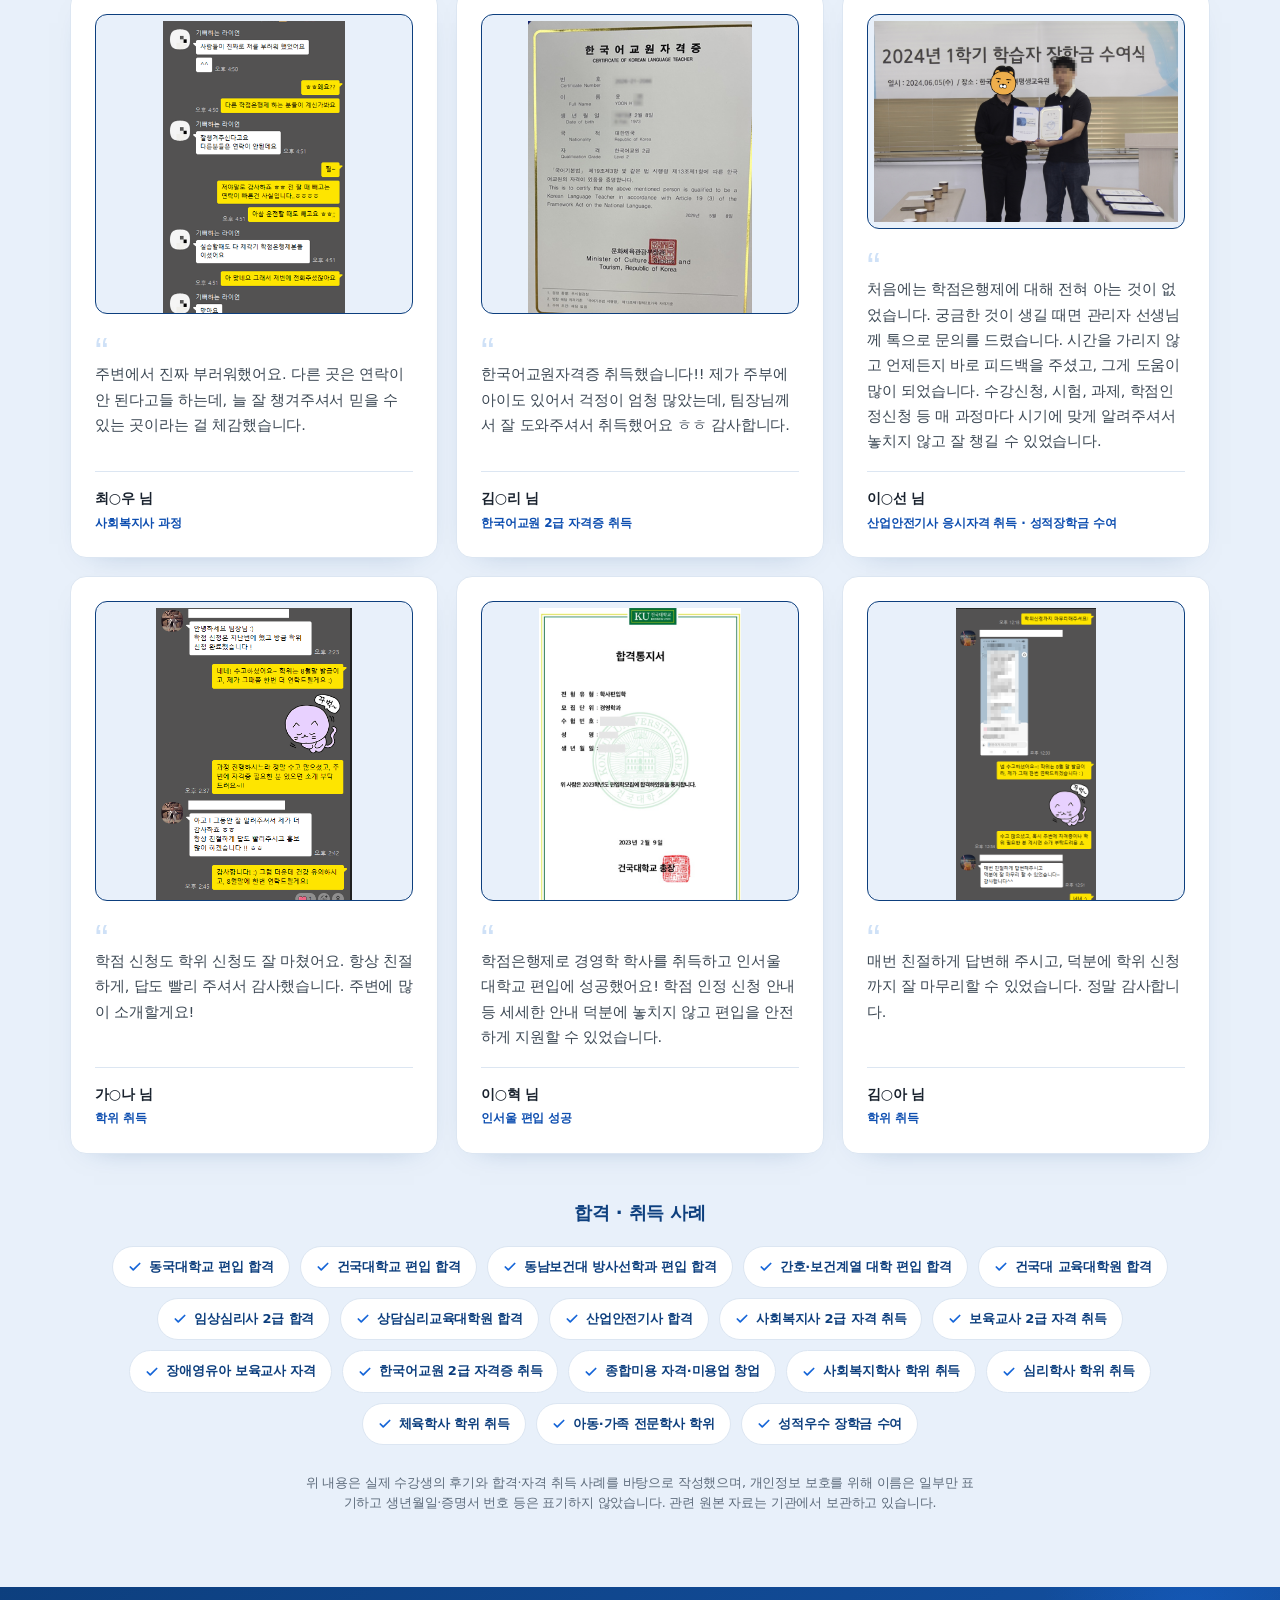
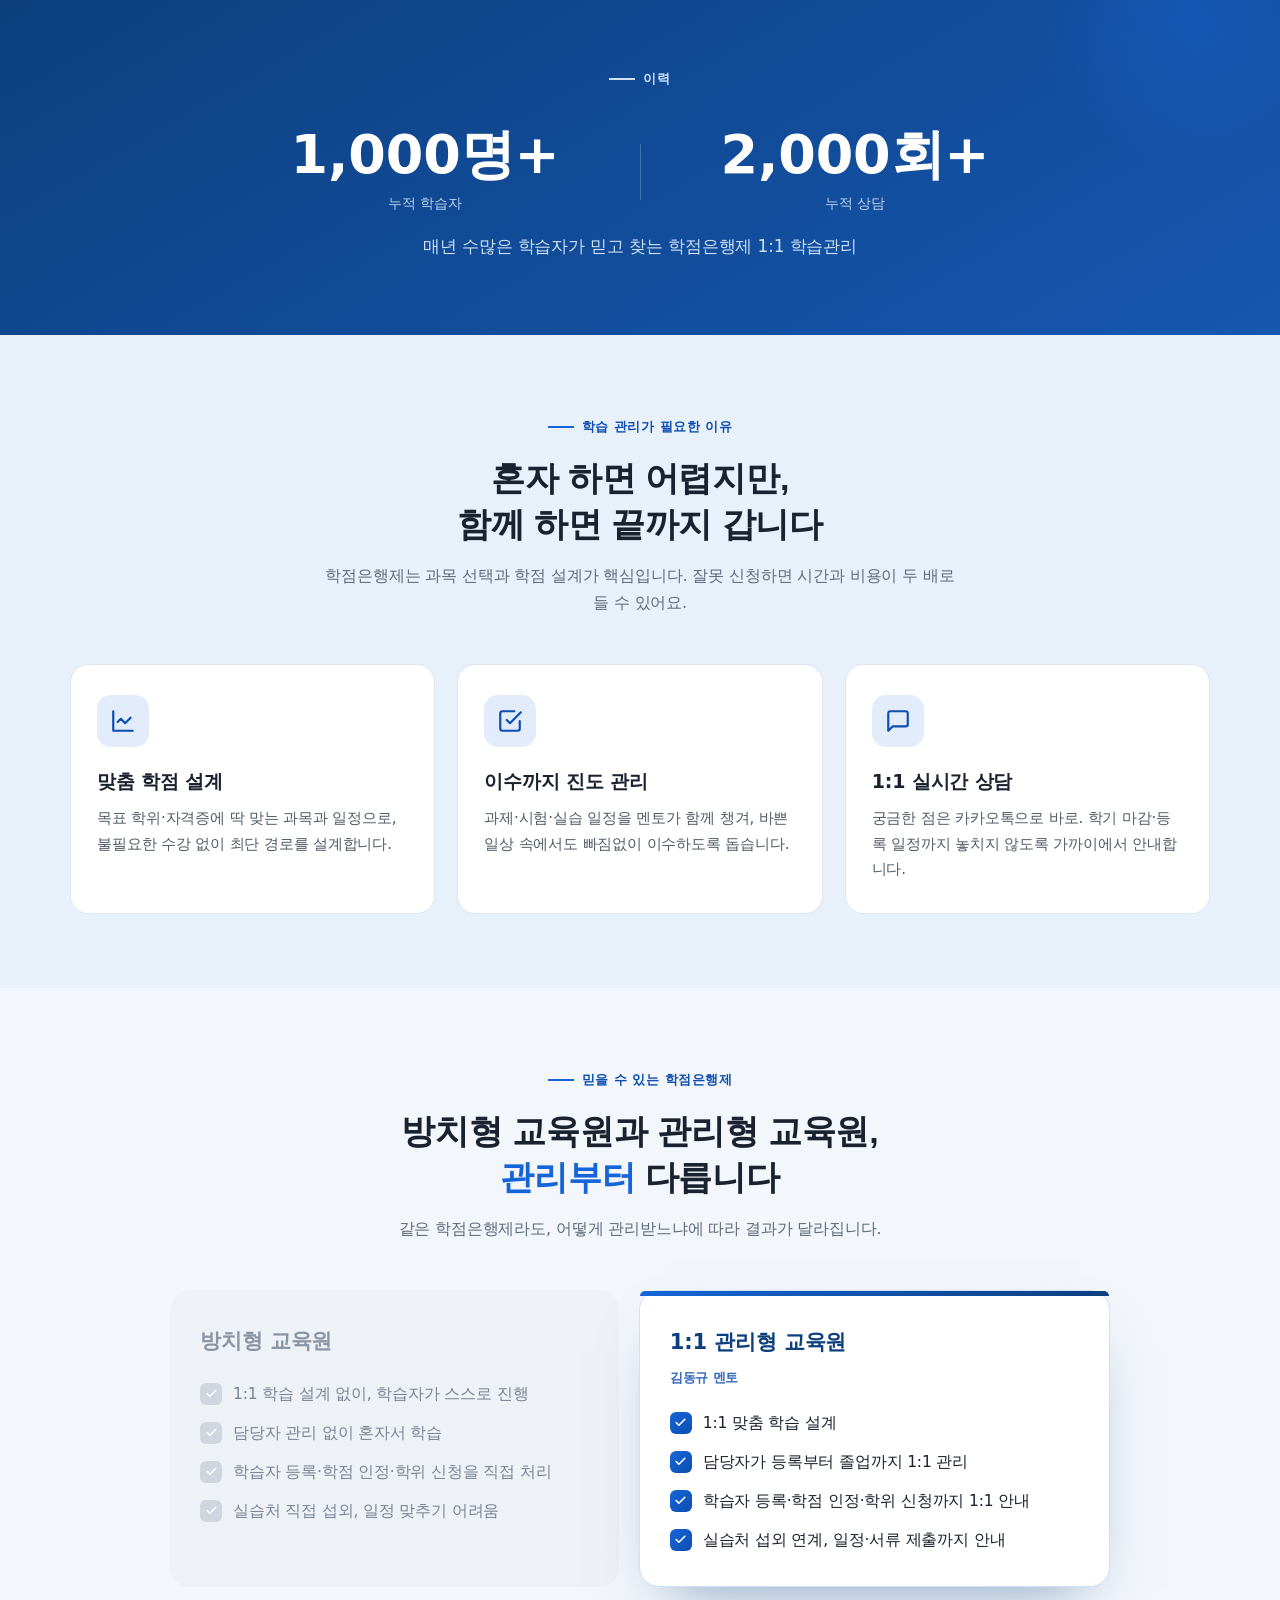
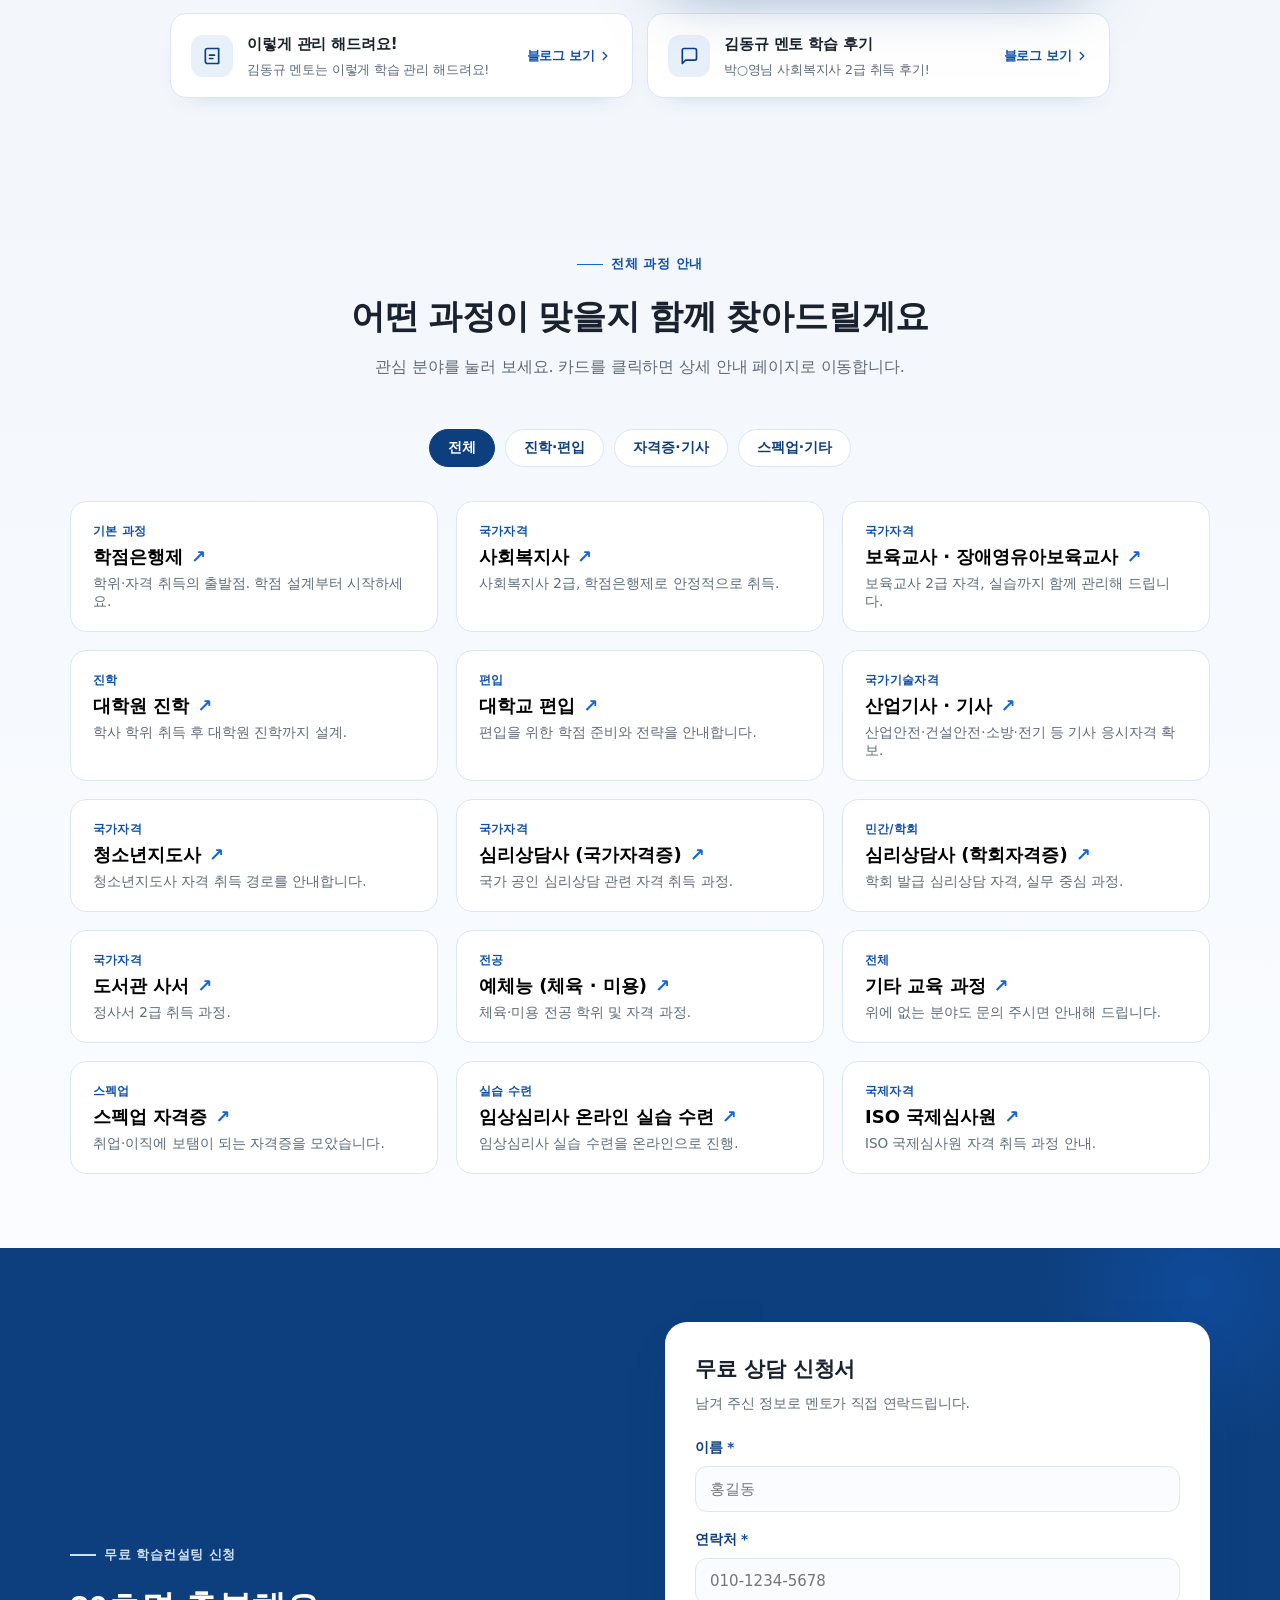
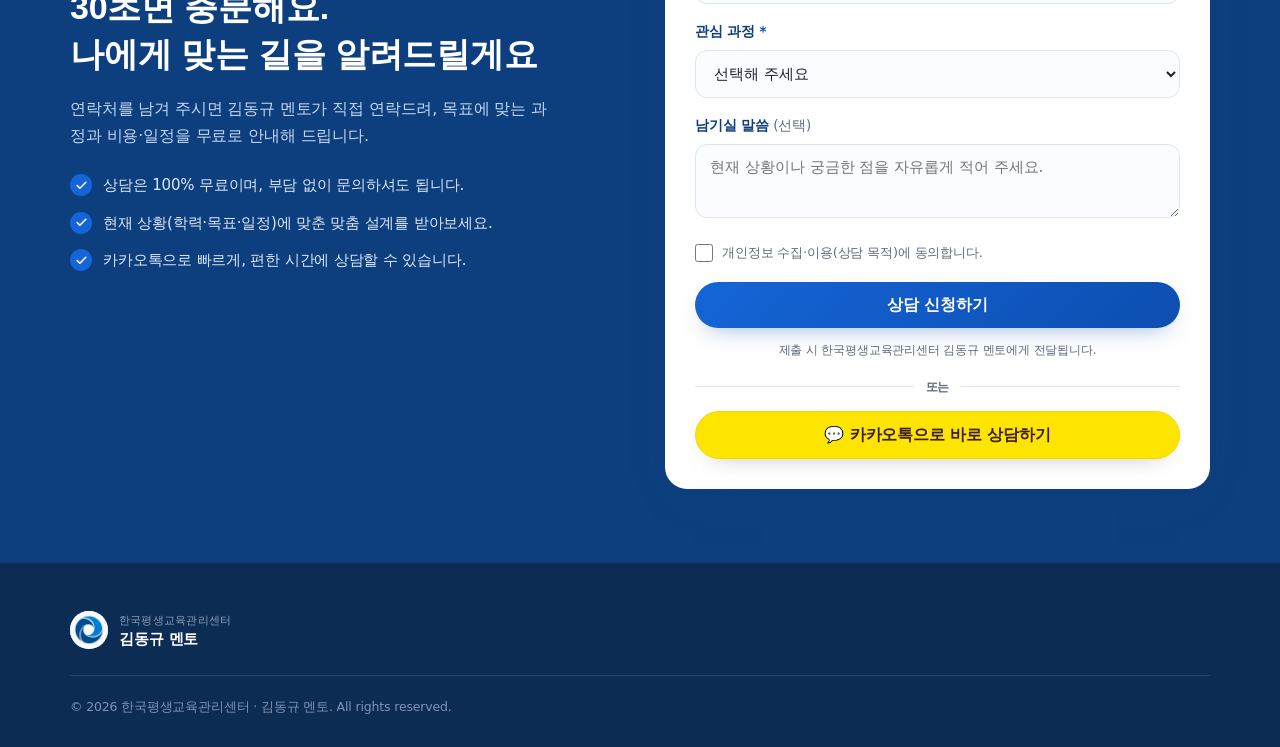
==== commit e2c58a2b: "Add files via upload" ====
--- a/index.html
+++ b/index.html
@@ -380,6 +380,9 @@
 
         <button type="submit" class="btn btn-gold">상담 신청하기</button>
         <p class="form-note">제출 시 한국평생교육관리센터 김동규 멘토에게 전달됩니다.</p>
+
+        <div class="or-line"><span>또는</span></div>
+        <a href="https://open.kakao.com/o/ss1uFrSf" target="_blank" rel="noopener" class="btn btn-kakao">💬 카카오톡으로 바로 상담하기</a>
       </form>
 
       <!-- 완료 화면 -->
--- a/style.css
+++ b/style.css
@@ -196,6 +196,10 @@
 .consent input{width:18px;height:18px;margin-top:2px;flex:0 0 auto;accent-color:var(--gold-deep)}
 .form-card .btn{width:100%;justify-content:center;font-size:16px;padding:15px}
 .form-note{text-align:center;font-size:12px;color:var(--muted);margin-top:12px}
+.or-line{display:flex;align-items:center;gap:12px;margin:16px 0 14px;color:var(--muted);font-size:12px;font-weight:600}
+.or-line::before,.or-line::after{content:"";flex:1;height:1px;background:var(--line)}
+.btn-kakao{width:100%;background:#FEE500;color:#3C1E1E;border:1px solid #f2d900;font-weight:700;box-shadow:0 10px 24px -18px rgba(0,0,0,.5)}
+.btn-kakao:hover{background:#f7dc00;color:#3C1E1E}
 
 /* 신청 완료 카드 */
 .done{display:none;text-align:center;padding:14px 6px 6px}
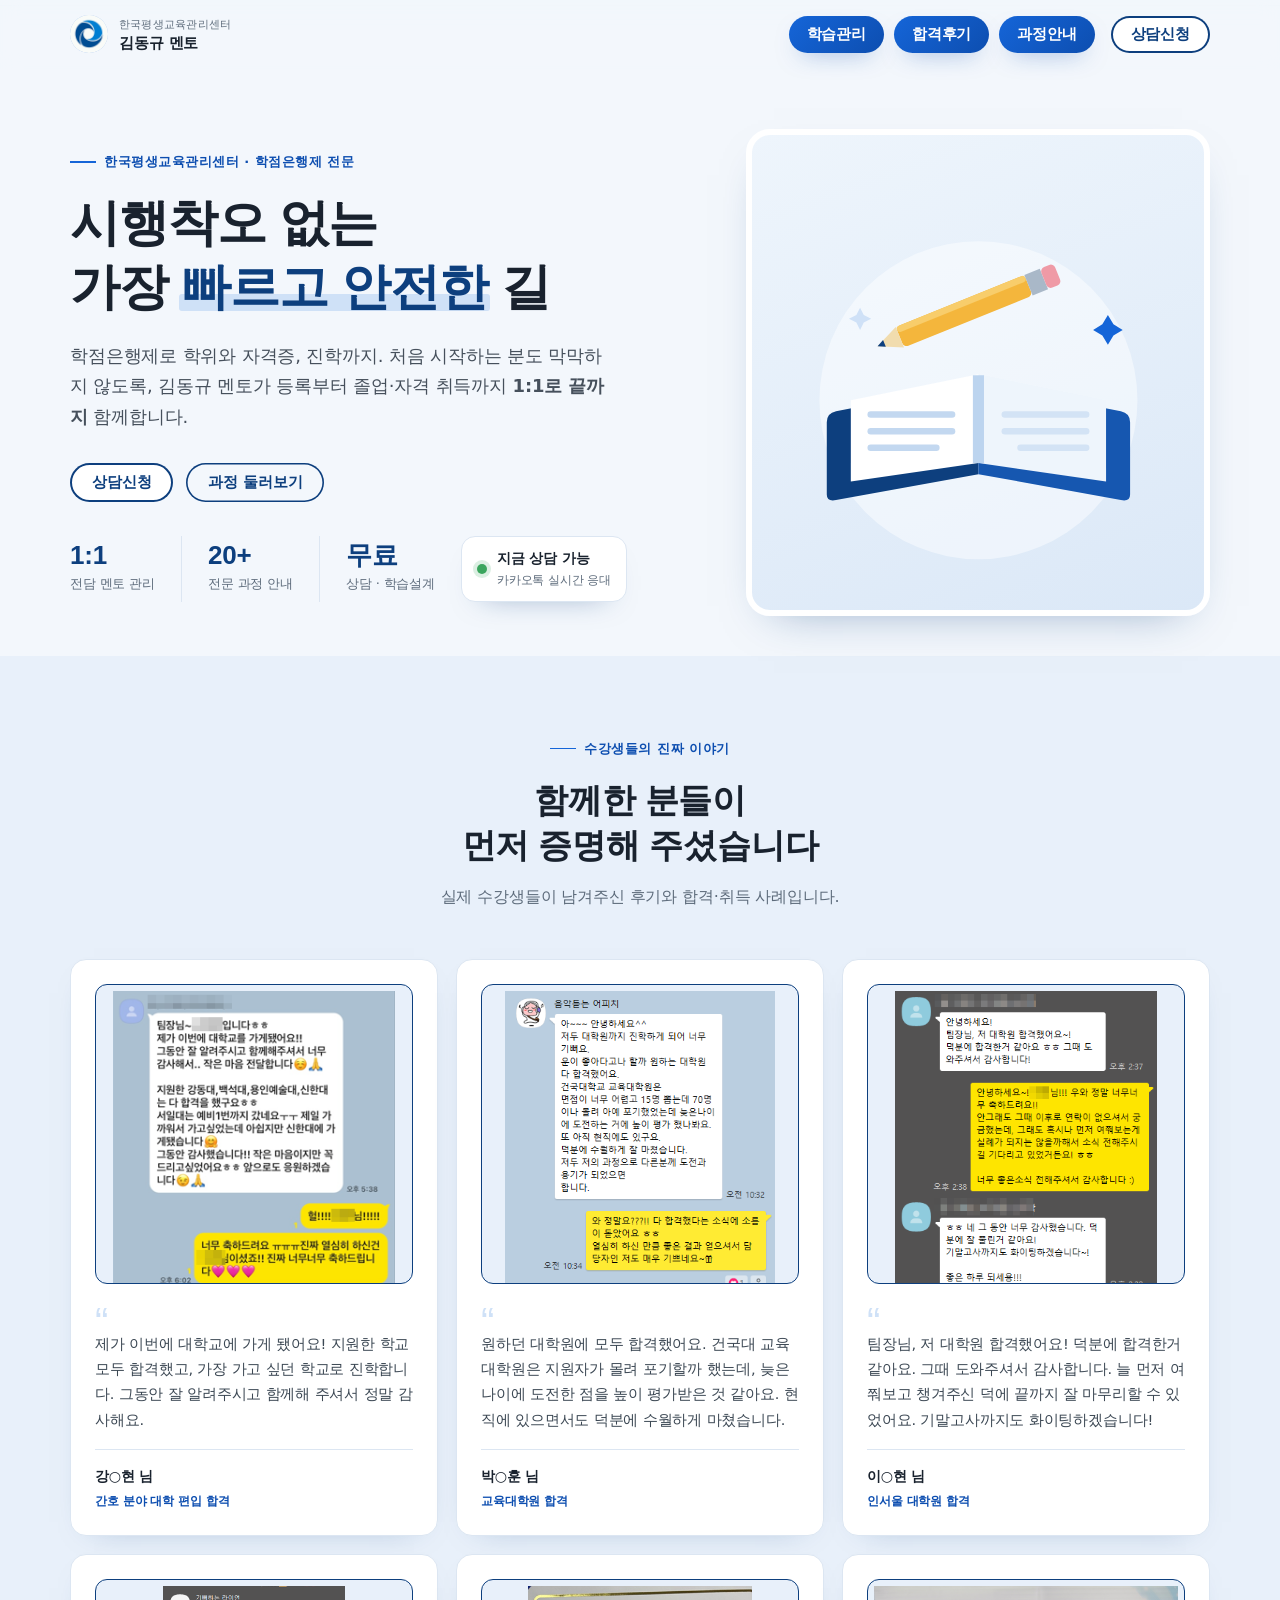
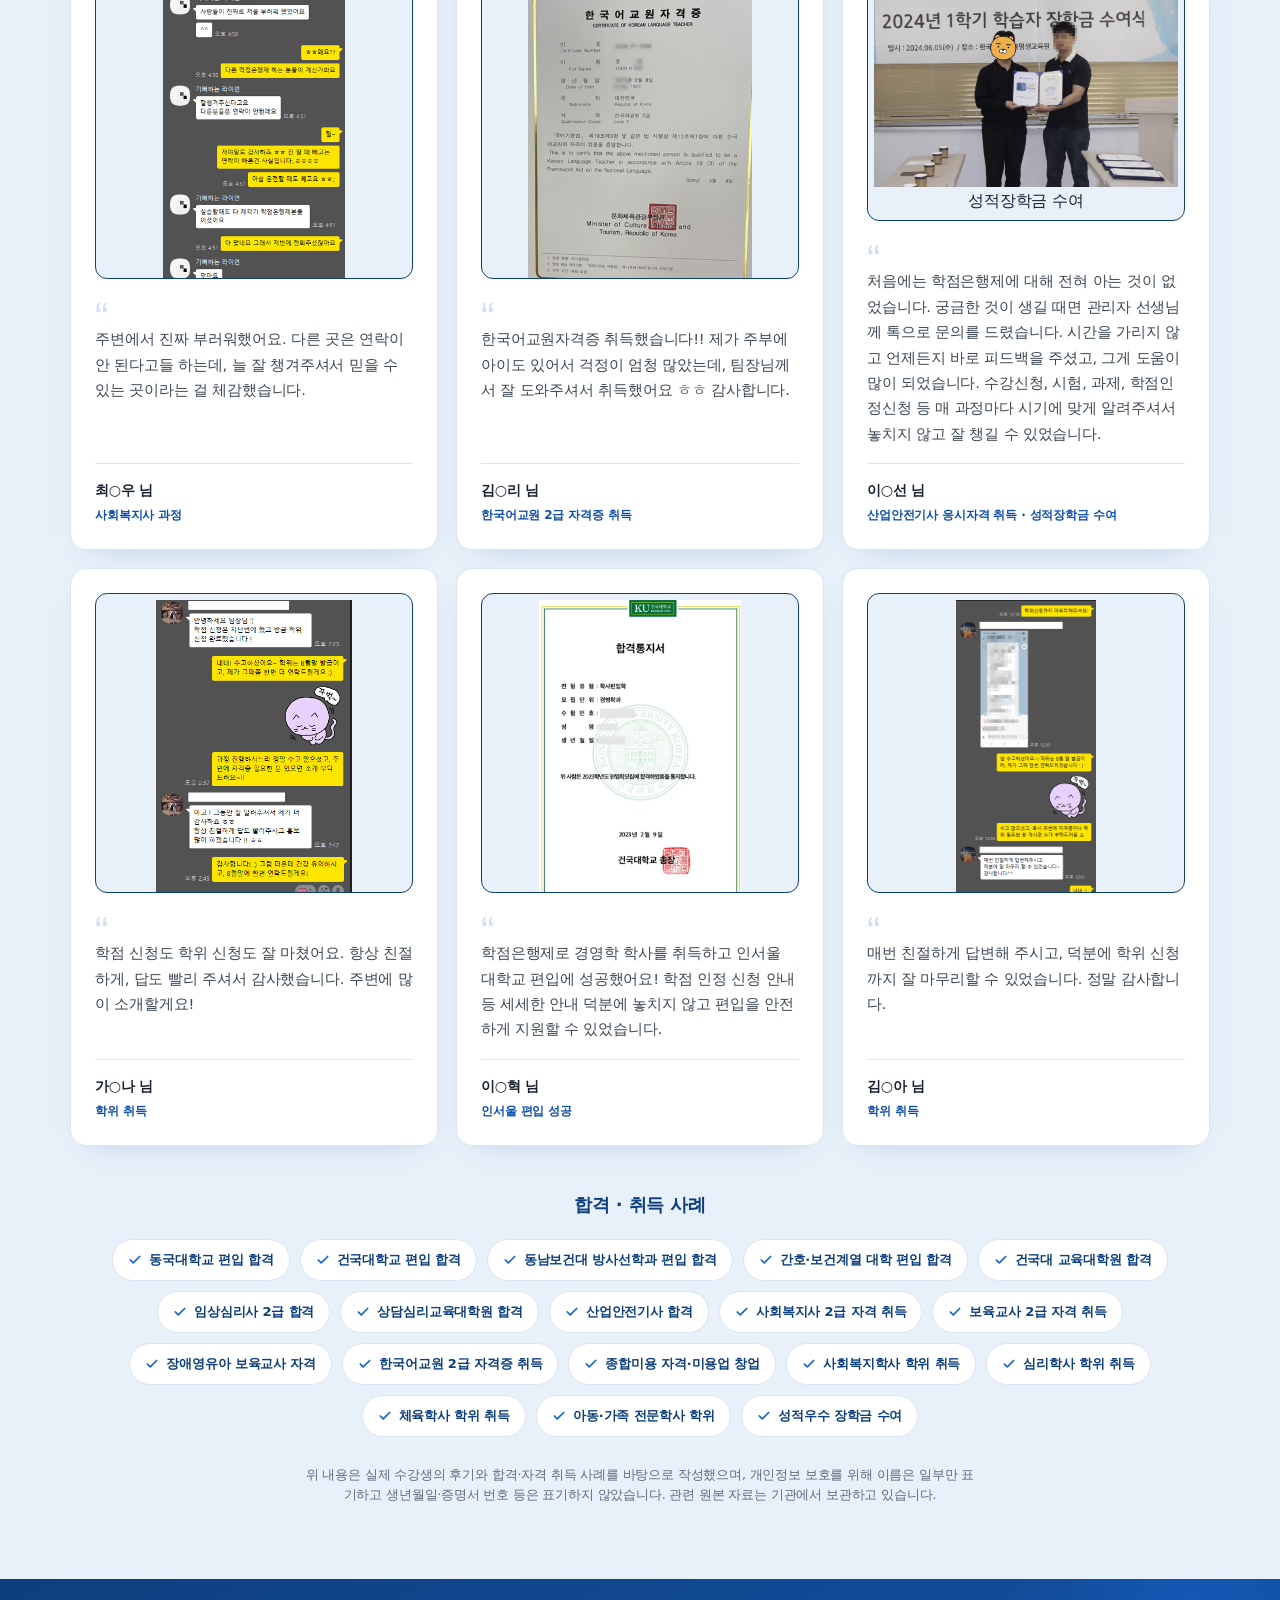
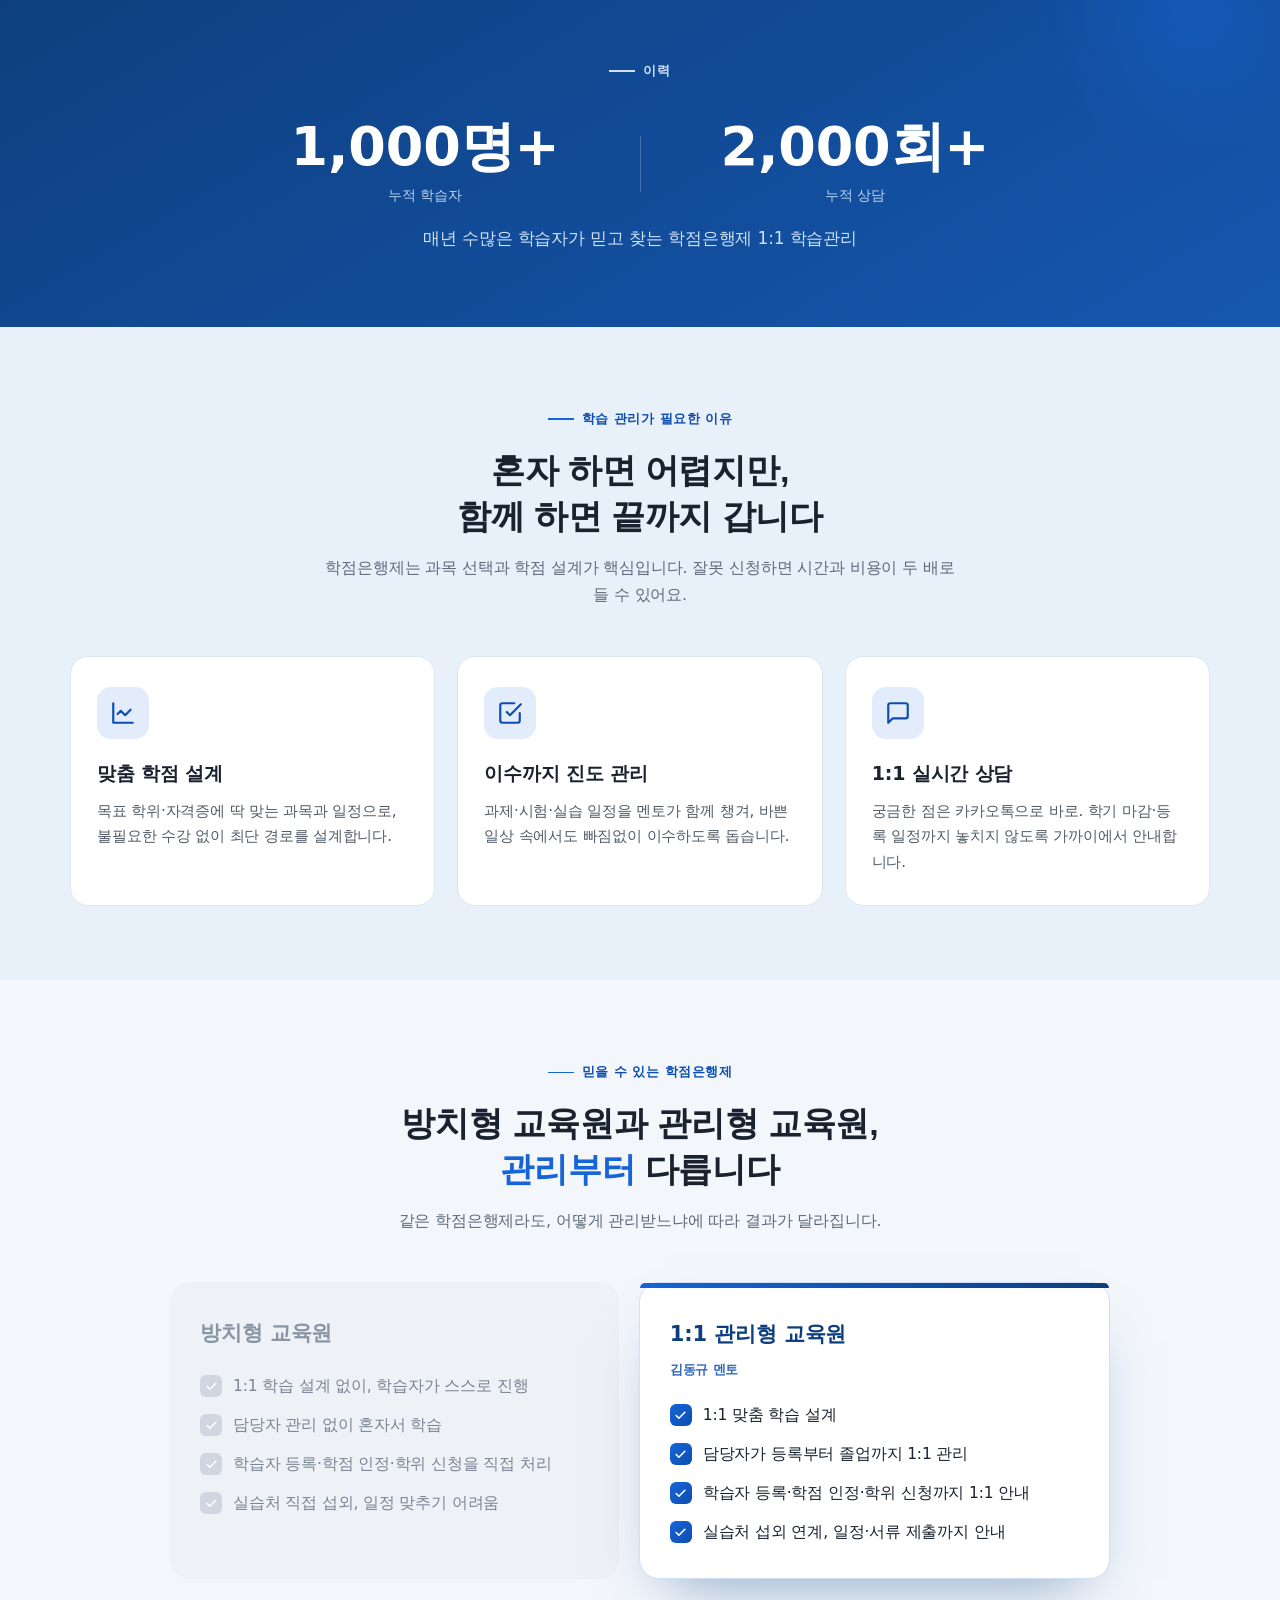
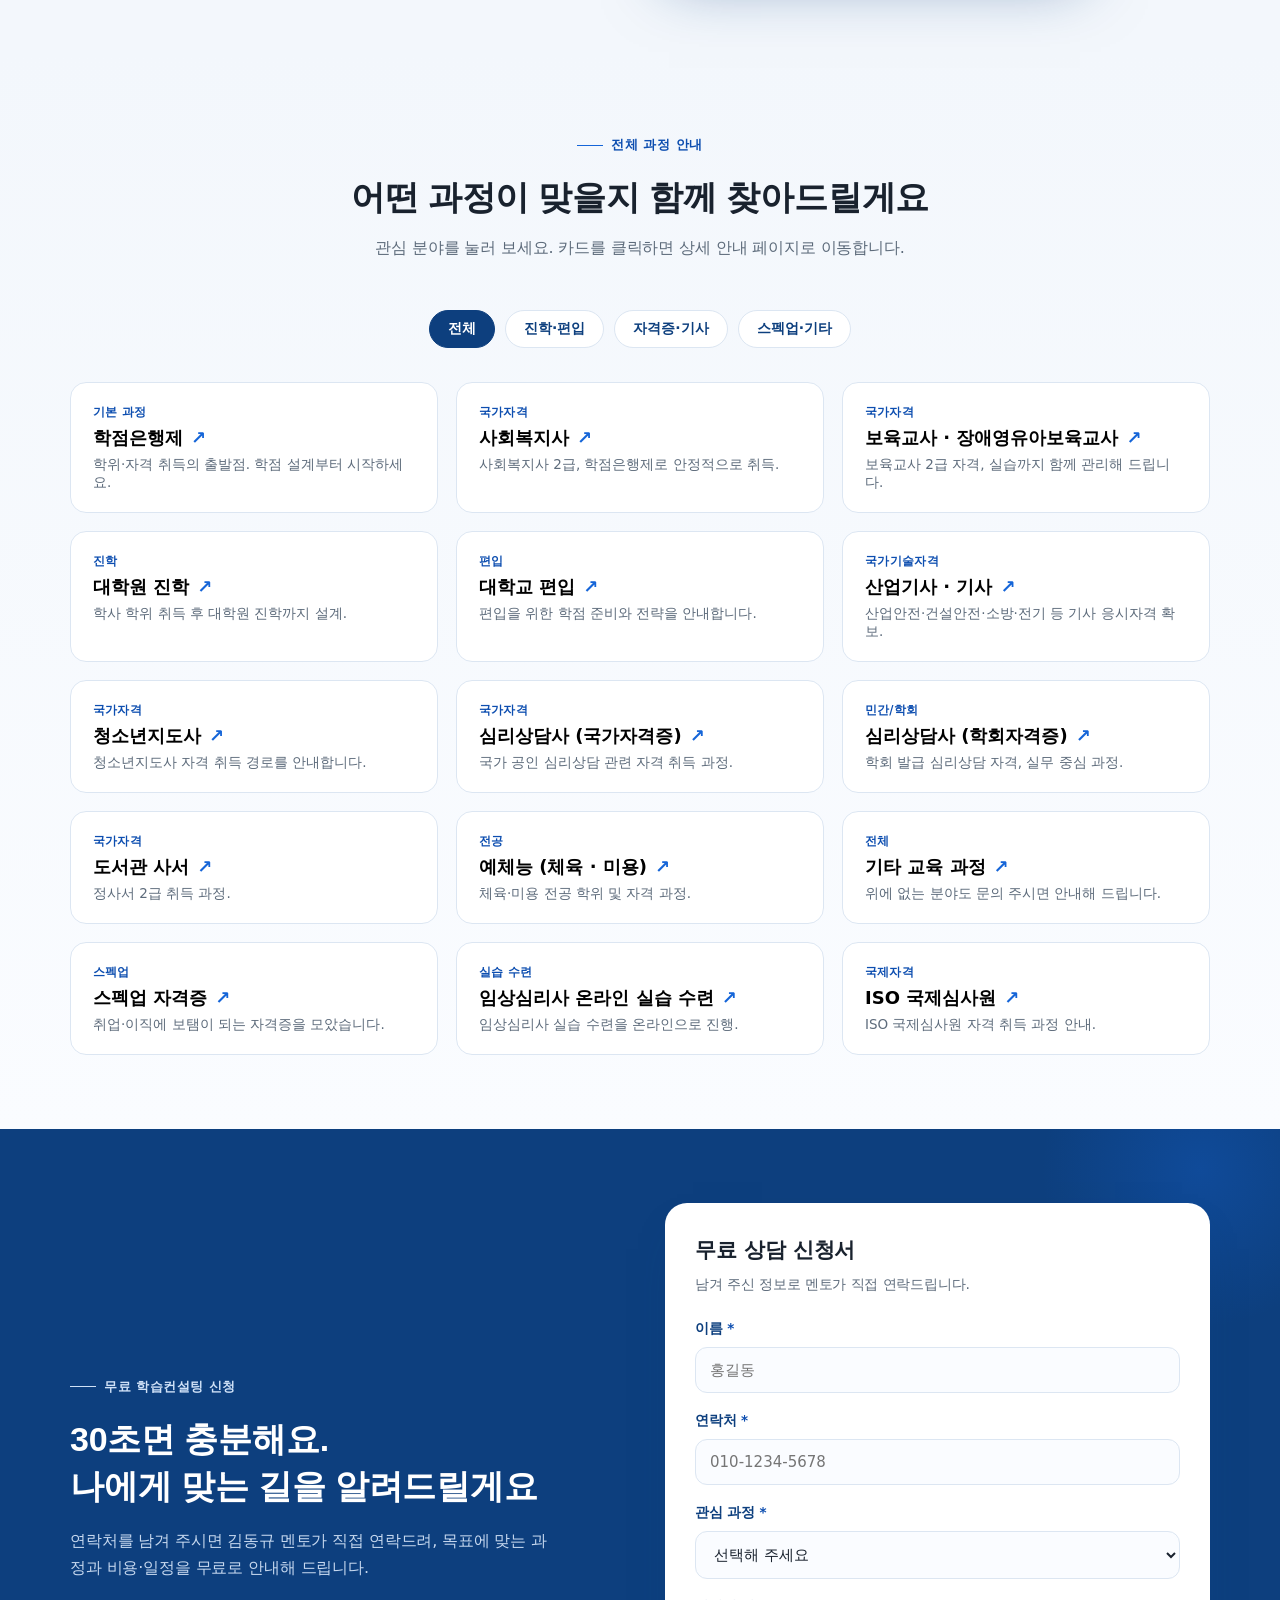
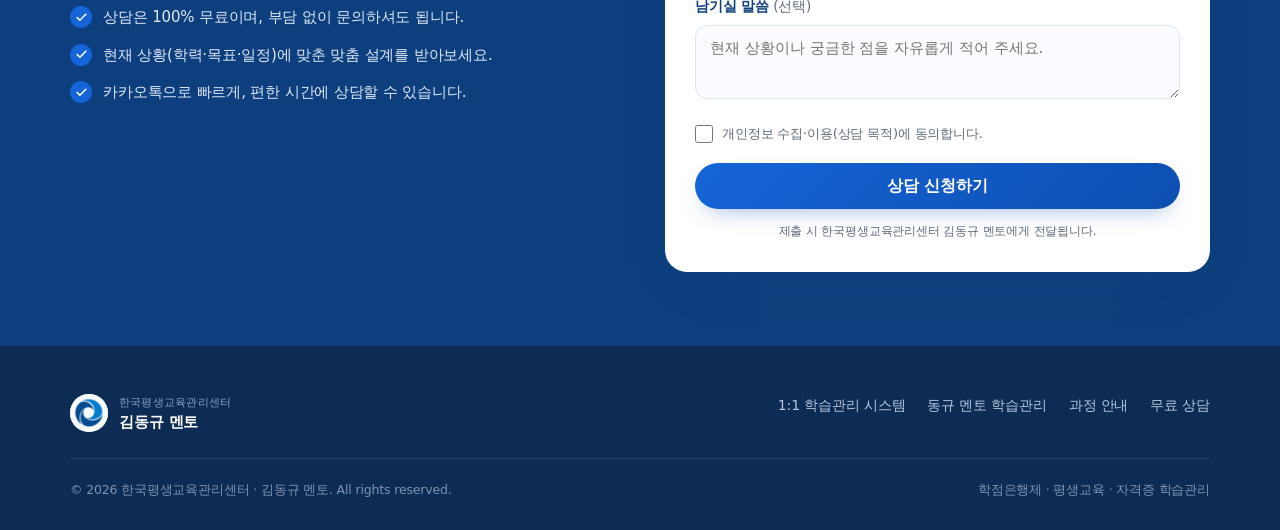
==== commit abff6eb7: "Add files via upload" ====
--- a/index.html
+++ b/index.html
@@ -61,7 +61,7 @@
   <div class="wrap hero-grid">
     <div class="hero-copy reveal">
       <span class="eyebrow">한국평생교육관리센터 · 학점은행제 전문</span>
-      <h1 class="serif">시행착오 없는<br>가장 <span class="hl">빠르고 안전한</span> 길을<br>안내합니다.</h1>
+      <h1 class="serif">시행착오 없는<br>가장 <span class="hl">빠르고 안전한</span> 길</h1>
       <p class="lead">학점은행제로 학위와 자격증, 진학까지. 처음 시작하는 분도 막막하지 않도록, 김동규 멘토가 등록부터 졸업·자격 취득까지 <strong>1:1로 끝까지</strong> 함께합니다.</p>
       <div class="hero-cta">
         <a href="#apply" class="btn btn-cta-outline">상담신청</a>
@@ -123,47 +123,47 @@
 
     <div class="rev-grid">
       <article class="rev-card reveal">
-        <div class="proof"><img src="review1.png" alt="카톡 후기" onerror="this.parentElement.style.display='none'"></div>
+        <div class="proof"><img src="review1.png" alt="카톡 후기" onerror="this.parentElement.style.display='none'"><span class="proof-tag">카톡 후기</span></div>
         <p class="quote">제가 이번에 대학교에 가게 됐어요! 지원한 학교 모두 합격했고, 가장 가고 싶던 학교로 진학합니다. 그동안 잘 알려주시고 함께해 주셔서 정말 감사해요.</p>
         <div class="who"><div><b>강○현 님</b><span>간호 분야 대학 편입 합격</span></div></div>
       </article>
       <article class="rev-card reveal">
-        <div class="proof"><img src="review2.png" alt="카톡 후기" onerror="this.parentElement.style.display='none'"></div>
+        <div class="proof"><img src="review2.png" alt="카톡 후기" onerror="this.parentElement.style.display='none'"><span class="proof-tag">카톡 후기</span></div>
         <p class="quote">원하던 대학원에 모두 합격했어요. 건국대 교육대학원은 지원자가 몰려 포기할까 했는데, 늦은 나이에 도전한 점을 높이 평가받은 것 같아요. 현직에 있으면서도 덕분에 수월하게 마쳤습니다.</p>
         <div class="who"><div><b>박○훈 님</b><span>교육대학원 합격</span></div></div>
       </article>
       <article class="rev-card reveal">
-        <div class="proof"><img src="review3.png" alt="카톡 후기" onerror="this.parentElement.style.display='none'"></div>
+        <div class="proof"><img src="review3.png" alt="카톡 후기" onerror="this.parentElement.style.display='none'"><span class="proof-tag">카톡 후기</span></div>
         <p class="quote">팀장님, 저 대학원 합격했어요! 덕분에 합격한거 같아요. 그때 도와주셔서 감사합니다. 늘 먼저 여쭤보고 챙겨주신 덕에 끝까지 잘 마무리할 수 있었어요. 기말고사까지도 화이팅하겠습니다!</p>
         <div class="who"><div><b>이○현 님</b><span>인서울 대학원 합격</span></div></div>
       </article>
       <article class="rev-card reveal">
-        <div class="proof"><img src="review4.png" alt="카톡 후기" onerror="this.parentElement.style.display='none'"></div>
+        <div class="proof"><img src="review4.png" alt="카톡 후기" onerror="this.parentElement.style.display='none'"><span class="proof-tag">카톡 후기</span></div>
         <p class="quote">주변에서 진짜 부러워했어요. 다른 곳은 연락이 안 된다고들 하는데, 늘 잘 챙겨주셔서 믿을 수 있는 곳이라는 걸 체감했습니다.</p>
         <div class="who"><div><b>최○우 님</b><span>사회복지사 과정</span></div></div>
       </article>
       <article class="rev-card reveal">
-        <div class="proof"><img src="review5.png" alt="한국어교원 자격증" onerror="this.parentElement.style.display='none'"></div>
+        <div class="proof"><img src="review5.png" alt="한국어교원 자격증" onerror="this.parentElement.style.display='none'"><span class="proof-tag">한국어교원 자격증</span></div>
         <p class="quote">한국어교원자격증 취득했습니다!! 제가 주부에 아이도 있어서 걱정이 엄청 많았는데, 팀장님께서 잘 도와주셔서 취득했어요 ㅎㅎ 감사합니다.</p>
         <div class="who"><div><b>김○리 님</b><span>한국어교원 2급 자격증 취득</span></div></div>
       </article>
       <article class="rev-card reveal">
-        <div class="proof"><img src="review6.png" alt="성적장학금 수여" onerror="this.parentElement.style.display='none'"></div>
+        <div class="proof"><img src="review6.png" alt="성적장학금 수여" onerror="this.parentElement.style.display='none'"><span class="proof-tag">성적장학금 수여</span></div>
         <p class="quote">처음에는 학점은행제에 대해 전혀 아는 것이 없었습니다. 궁금한 것이 생길 때면 관리자 선생님께 톡으로 문의를 드렸습니다. 시간을 가리지 않고 언제든지 바로 피드백을 주셨고, 그게 도움이 많이 되었습니다. 수강신청, 시험, 과제, 학점인정신청 등 매 과정마다 시기에 맞게 알려주셔서 놓치지 않고 잘 챙길 수 있었습니다.</p>
         <div class="who"><div><b>이○선 님</b><span>산업안전기사 응시자격 취득 · 성적장학금 수여</span></div></div>
       </article>
       <article class="rev-card reveal">
-        <div class="proof"><img src="review7.png" alt="카톡 후기" onerror="this.parentElement.style.display='none'"></div>
+        <div class="proof"><img src="review7.png" alt="카톡 후기" onerror="this.parentElement.style.display='none'"><span class="proof-tag">카톡 후기</span></div>
         <p class="quote">학점 신청도 학위 신청도 잘 마쳤어요. 항상 친절하게, 답도 빨리 주셔서 감사했습니다. 주변에 많이 소개할게요!</p>
         <div class="who"><div><b>가○나 님</b><span>학위 취득</span></div></div>
       </article>
       <article class="rev-card reveal">
-        <div class="proof"><img src="review8.png" alt="합격 통지서" onerror="this.parentElement.style.display='none'"></div>
+        <div class="proof"><img src="review8.png" alt="합격 통지서" onerror="this.parentElement.style.display='none'"><span class="proof-tag">합격 통지서</span></div>
         <p class="quote">학점은행제로 경영학 학사를 취득하고 인서울 대학교 편입에 성공했어요! 학점 인정 신청 안내 등 세세한 안내 덕분에 놓치지 않고 편입을 안전하게 지원할 수 있었습니다.</p>
         <div class="who"><div><b>이○혁 님</b><span>인서울 편입 성공</span></div></div>
       </article>
       <article class="rev-card reveal">
-        <div class="proof"><img src="review9.png" alt="카톡 후기" onerror="this.parentElement.style.display='none'"></div>
+        <div class="proof"><img src="review9.png" alt="카톡 후기" onerror="this.parentElement.style.display='none'"><span class="proof-tag">카톡 후기</span></div>
         <p class="quote">매번 친절하게 답변해 주시고, 덕분에 학위 신청까지 잘 마무리할 수 있었습니다. 정말 감사합니다.</p>
         <div class="who"><div><b>김○아 님</b><span>학위 취득</span></div></div>
       </article>
@@ -266,35 +266,6 @@
         </ul>
       </div>
     </div>
-
-    <div class="blog-links reveal">
-      <a class="blog-link" href="https://blog.naver.com/hrdkdk/224244195413" target="_blank" rel="noopener">
-        <span class="bl-icon">
-          <svg viewBox="0 0 24 24" fill="none" stroke="currentColor" stroke-width="2" stroke-linecap="round" stroke-linejoin="round"><path d="M9 11h6M9 15h4"/><path d="M4 5.5A2.5 2.5 0 0 1 6.5 3H20v18H6.5A2.5 2.5 0 0 1 4 18.5z"/></svg>
-        </span>
-        <span class="bl-body">
-          <b>이렇게 관리 해드려요!</b>
-          <span>김동규 멘토는 이렇게 학습 관리 해드려요!</span>
-        </span>
-        <span class="bl-go">
-          블로그 보기
-          <svg viewBox="0 0 24 24" fill="none" stroke="currentColor" stroke-width="2.4" stroke-linecap="round" stroke-linejoin="round"><path d="m9 6 6 6-6 6"/></svg>
-        </span>
-      </a>
-      <a class="blog-link" href="https://blog.naver.com/hrdkdk/223391237251" target="_blank" rel="noopener">
-        <span class="bl-icon">
-          <svg viewBox="0 0 24 24" fill="none" stroke="currentColor" stroke-width="2" stroke-linecap="round" stroke-linejoin="round"><path d="M21 15a2 2 0 0 1-2 2H8l-4 4V5a2 2 0 0 1 2-2h13a2 2 0 0 1 2 2z"/></svg>
-        </span>
-        <span class="bl-body">
-          <b>김동규 멘토 학습 후기</b>
-          <span>박○영님 사회복지사 2급 취득 후기!</span>
-        </span>
-        <span class="bl-go">
-          블로그 보기
-          <svg viewBox="0 0 24 24" fill="none" stroke="currentColor" stroke-width="2.4" stroke-linecap="round" stroke-linejoin="round"><path d="m9 6 6 6-6 6"/></svg>
-        </span>
-      </a>
-    </div>
   </div>
 </section>
 
@@ -380,9 +351,6 @@
 
         <button type="submit" class="btn btn-gold">상담 신청하기</button>
         <p class="form-note">제출 시 한국평생교육관리센터 김동규 멘토에게 전달됩니다.</p>
-
-        <div class="or-line"><span>또는</span></div>
-        <a href="https://open.kakao.com/o/ss1uFrSf" target="_blank" rel="noopener" class="btn btn-kakao">💬 카카오톡으로 바로 상담하기</a>
       </form>
 
       <!-- 완료 화면 -->
@@ -408,9 +376,16 @@
         <span class="mark" style="border-radius:50%;background:#fff;overflow:hidden;color:#0d3f7e"><img src="[data-uri]" alt="한국평생교육관리센터 로고" style="width:100%;height:100%;object-fit:cover" onerror="this.replaceWith(document.createTextNode('동'))"></span>
         <span class="txt"><small>한국평생교육관리센터</small><strong>김동규 멘토</strong></span>
       </a>
+      <nav aria-label="푸터 메뉴">
+        <a href="https://dongmento.myportfolio.com/work" target="_blank" rel="noopener">1:1 학습관리 시스템</a>
+        <a href="https://dongmento.myportfolio.com/11" target="_blank" rel="noopener">동규 멘토 학습관리</a>
+        <a href="#courses">과정 안내</a>
+        <a href="#apply">무료 상담</a>
+      </nav>
     </div>
     <div class="footer-bottom">
       <span>© 2026 한국평생교육관리센터 · 김동규 멘토. All rights reserved.</span>
+      <span>학점은행제 · 평생교육 · 자격증 학습관리</span>
     </div>
   </div>
 </footer>
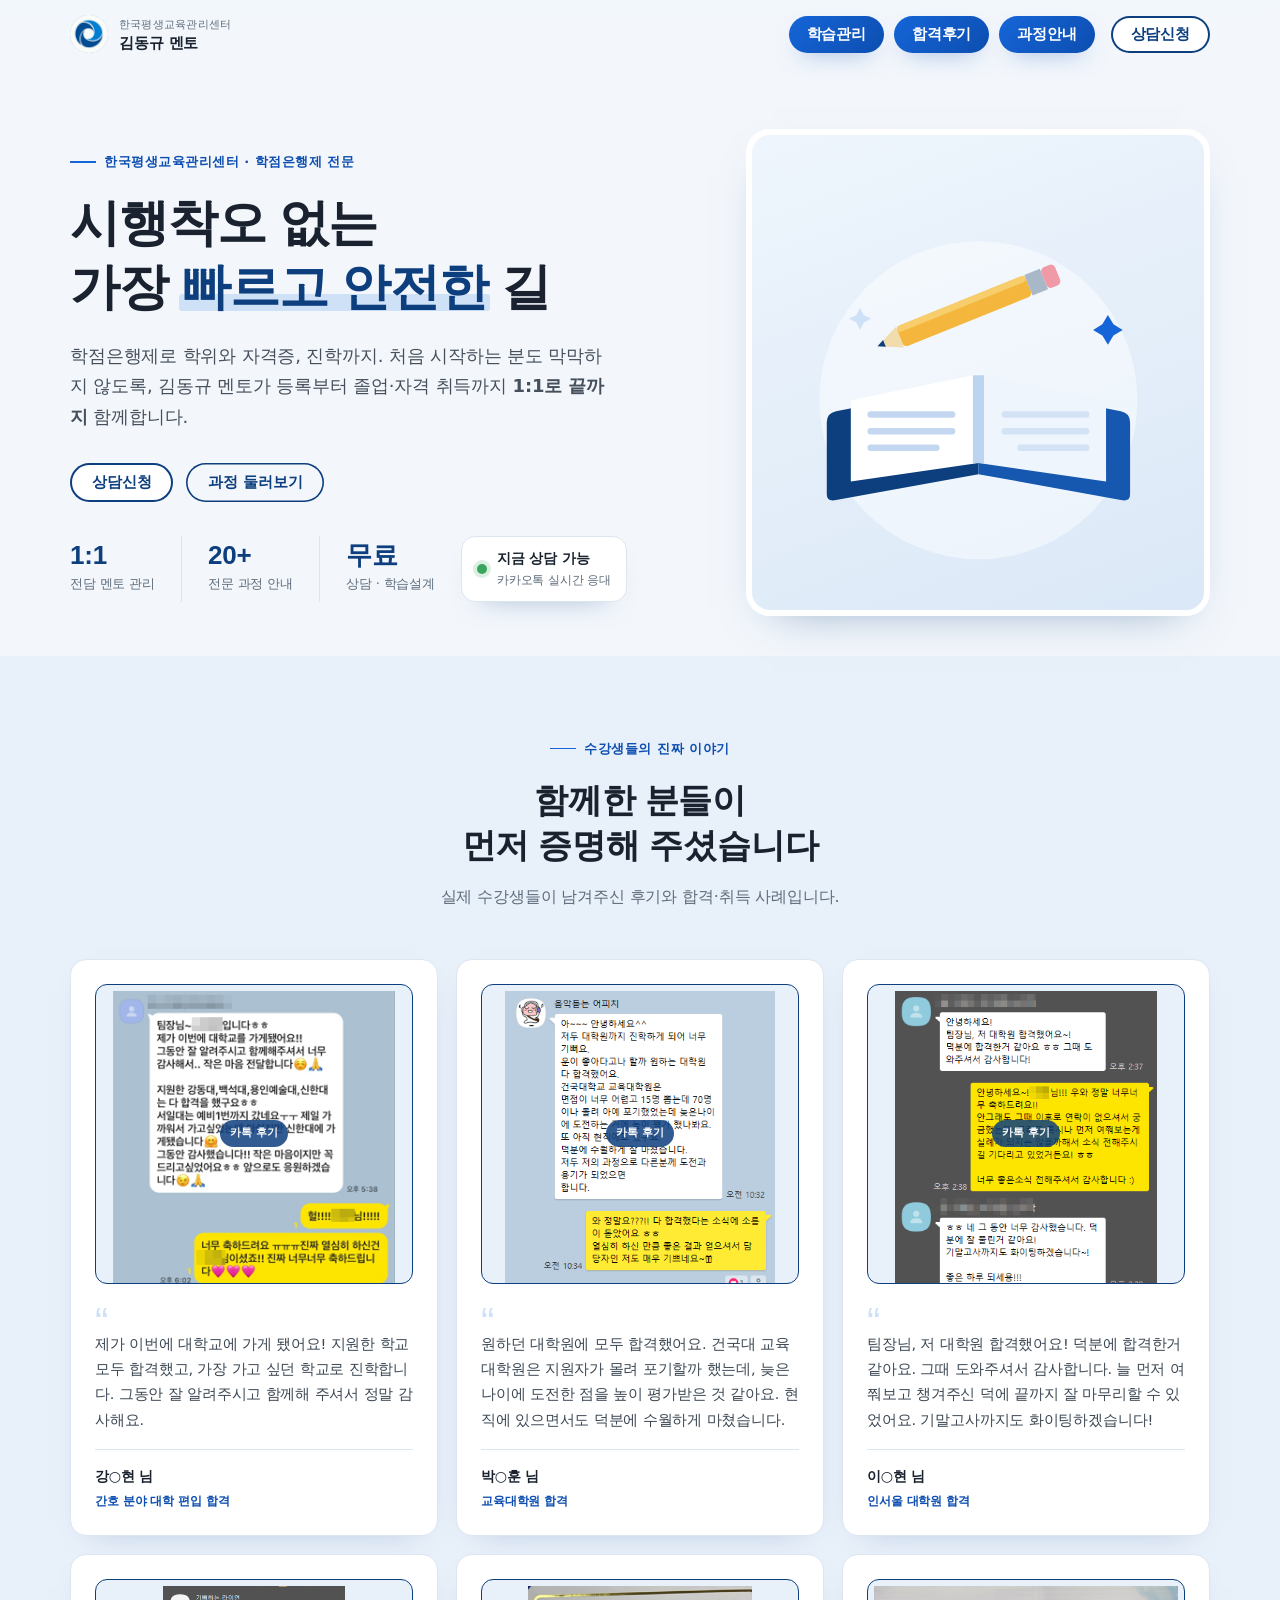
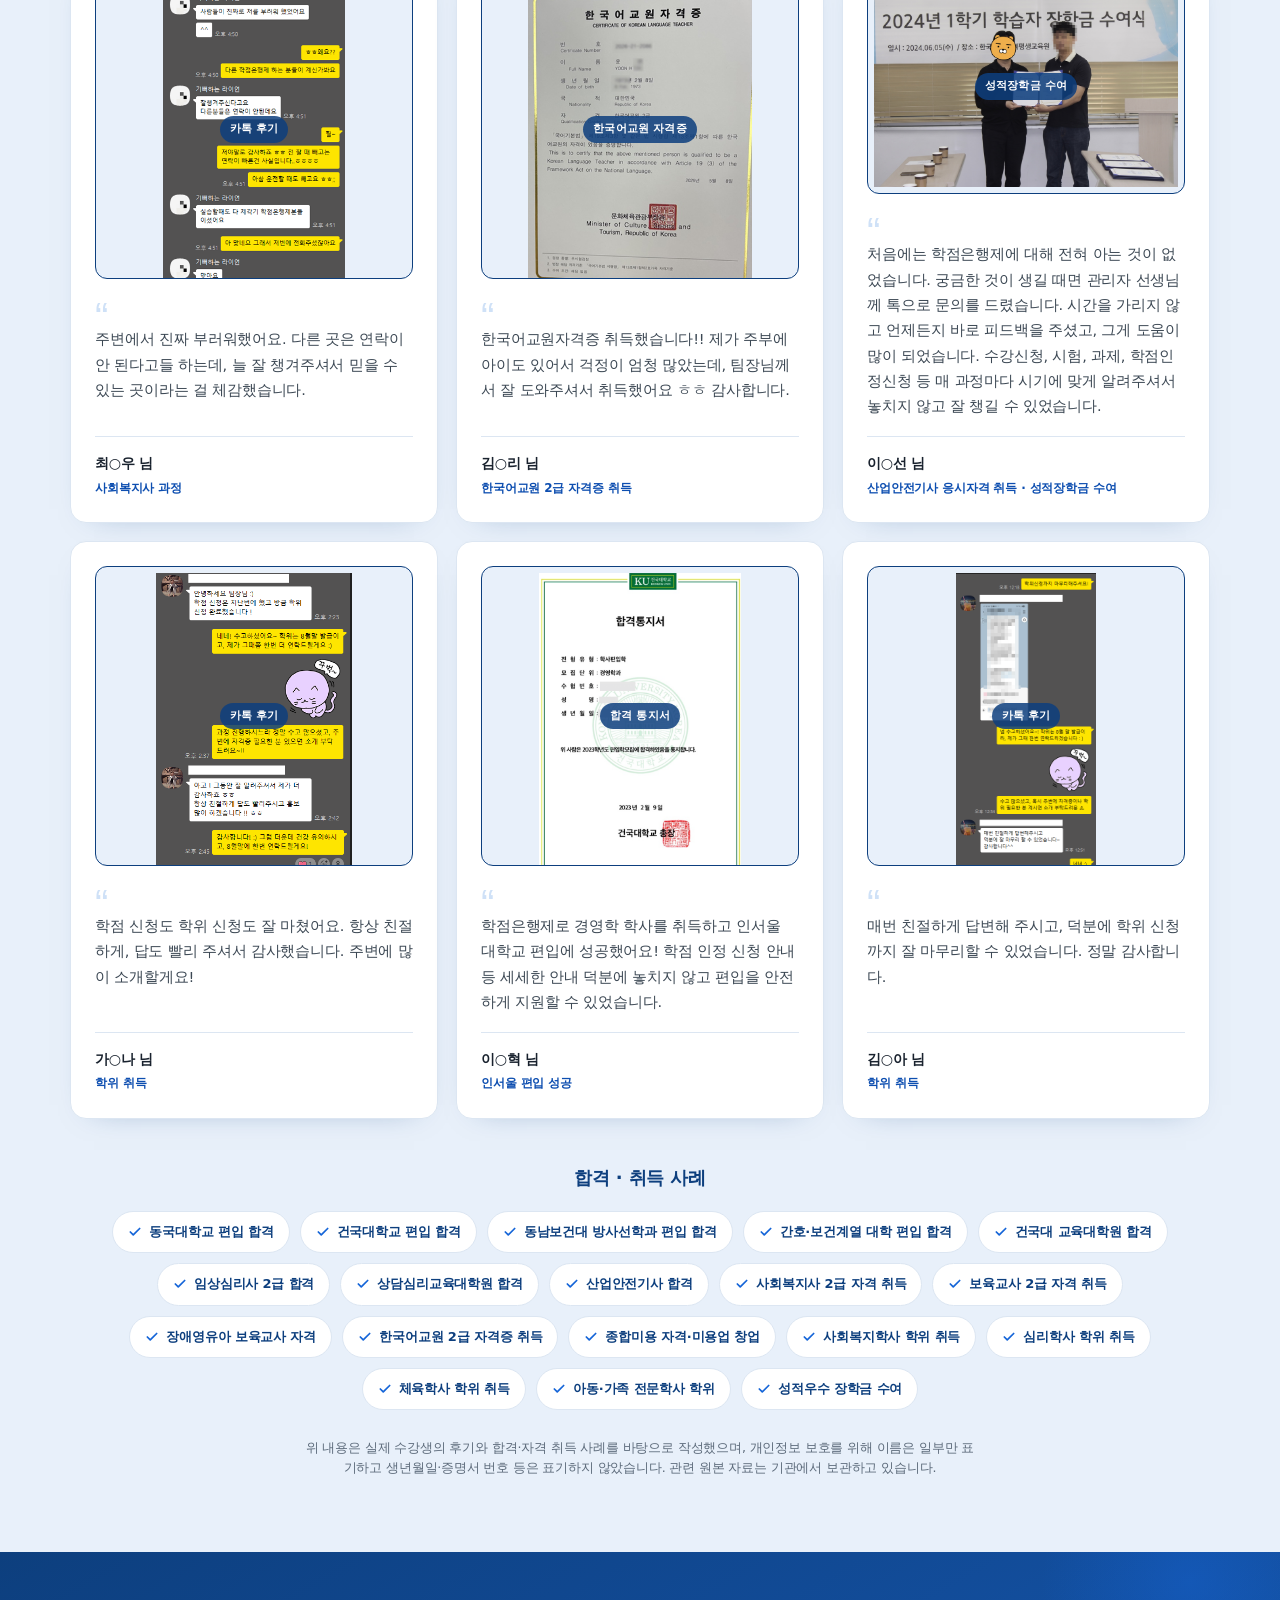
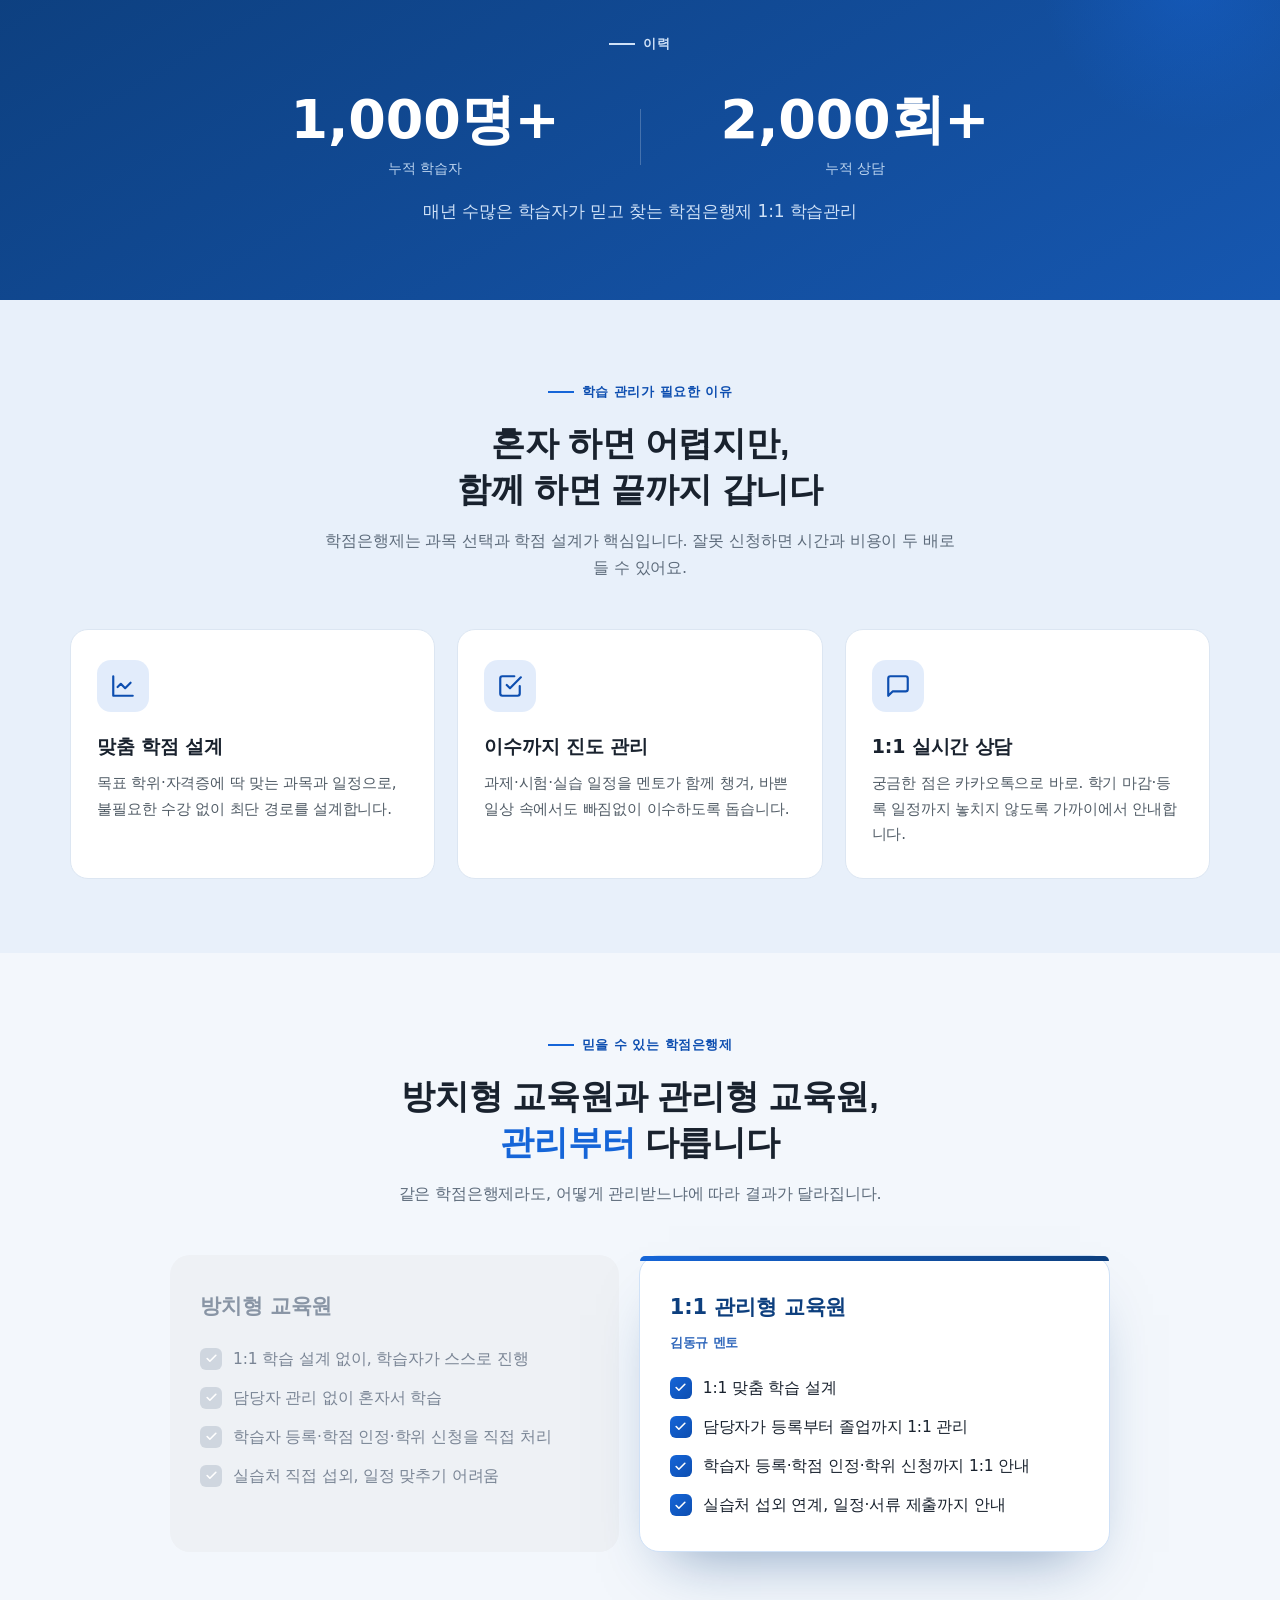
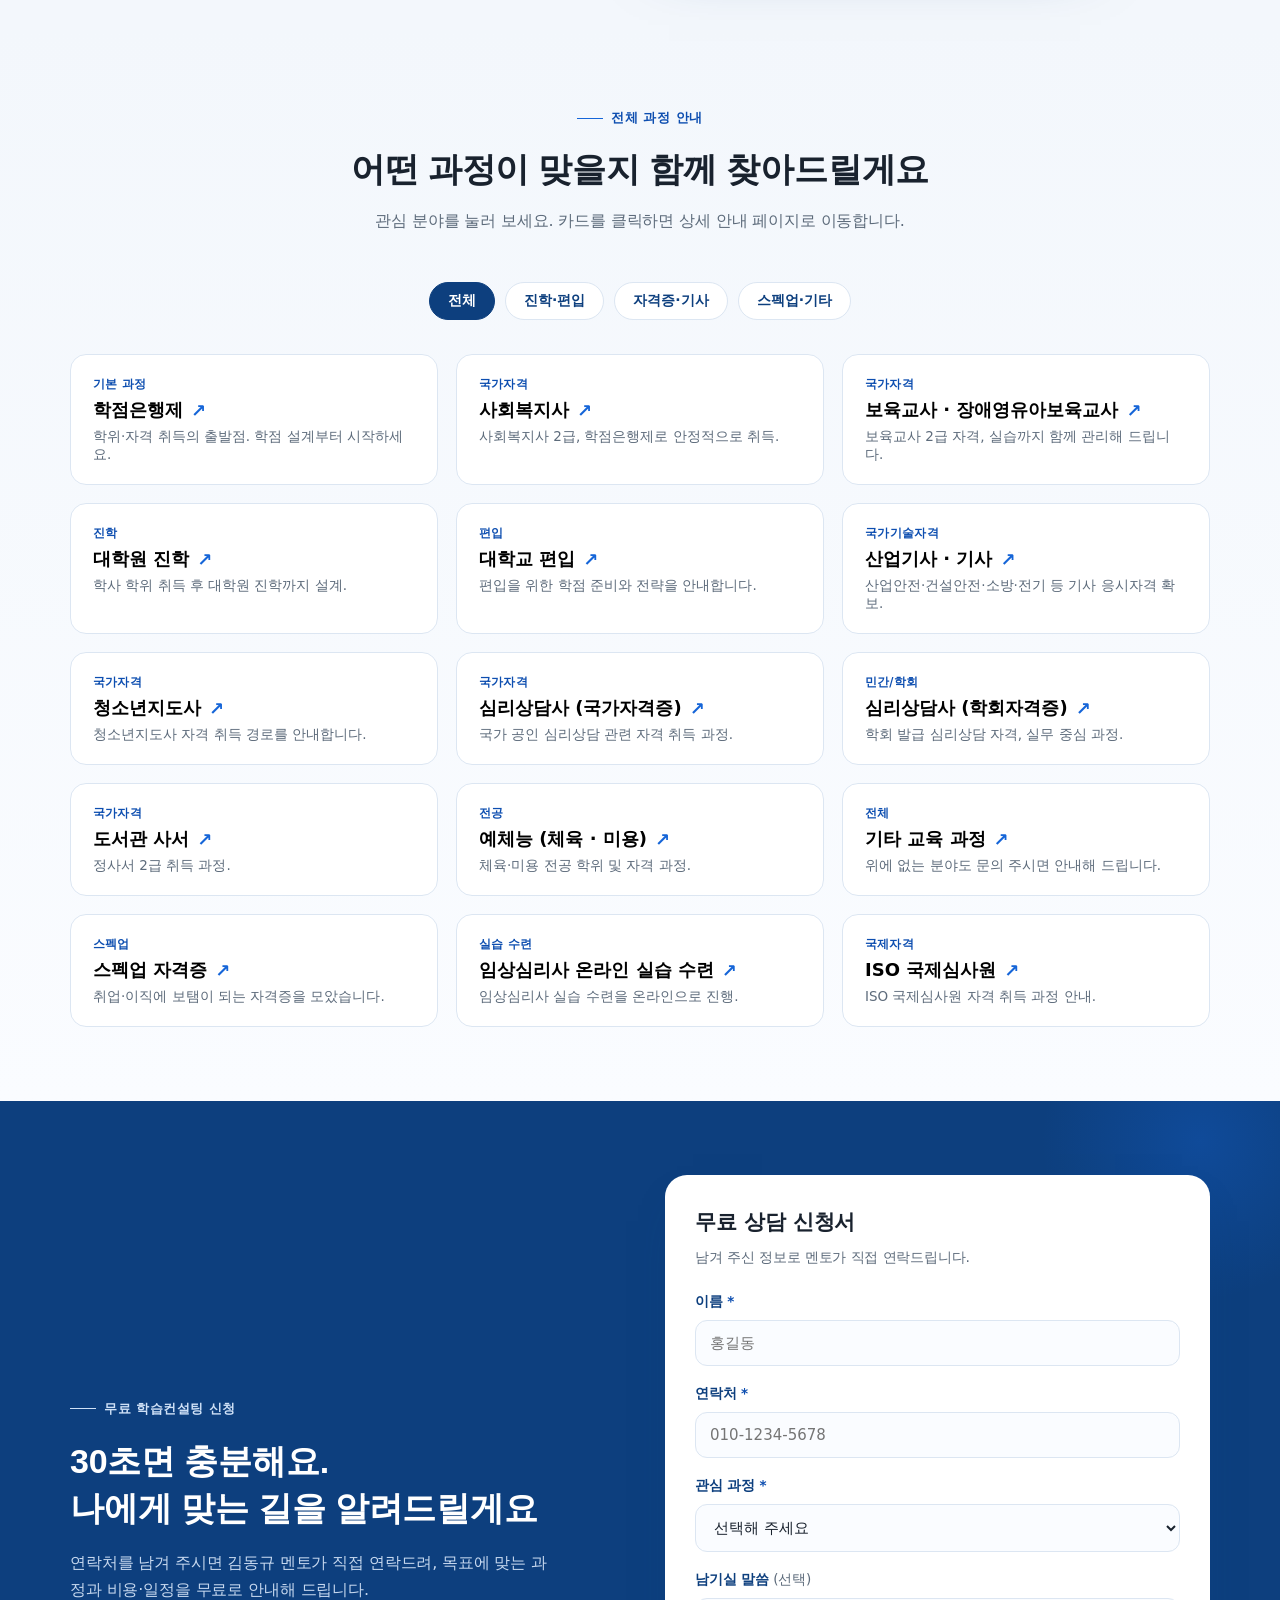
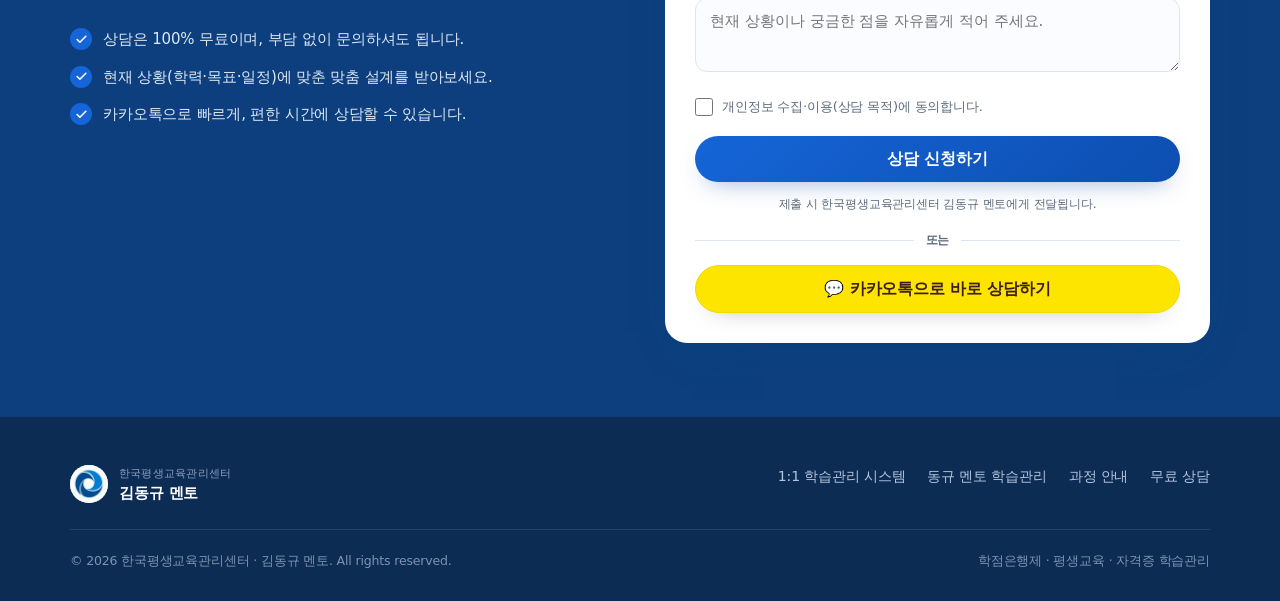
==== commit bdbabb5a: "Add files via upload" ====
--- a/index.html
+++ b/index.html
@@ -351,6 +351,9 @@
 
         <button type="submit" class="btn btn-gold">상담 신청하기</button>
         <p class="form-note">제출 시 한국평생교육관리센터 김동규 멘토에게 전달됩니다.</p>
+
+        <div class="or-line"><span>또는</span></div>
+        <a href="https://open.kakao.com/o/ss1uFrSf" target="_blank" rel="noopener" class="btn btn-kakao">💬 카카오톡으로 바로 상담하기</a>
       </form>
 
       <!-- 완료 화면 -->
--- a/style.css
+++ b/style.css
@@ -240,6 +240,7 @@
 .rev-card .proof{margin:0 0 4px;max-height:300px;background:var(--paper-2);overflow:hidden;display:grid;place-items:center;border:1.5px solid var(--ink);border-radius:12px;padding:6px}
 .rev-card .proof img{width:100%;max-height:300px;height:auto;object-fit:contain;display:block;cursor:zoom-in;transition:transform .35s}
 .rev-card .proof img:hover{transform:scale(1.02)}
+.rev-card .proof-tag{position:absolute;margin:10px;background:rgba(13,63,126,.85);color:#fff;font-size:11px;font-weight:600;padding:4px 10px;border-radius:999px;letter-spacing:.02em}
 .rev-card{position:relative}
 .rev-card .quote{font-size:14.5px;color:#3c4854;line-height:1.75;flex:1;position:relative;padding-top:28px}
 .rev-card .quote::before{content:"\201C";position:absolute;top:-2px;left:0;font-family:"Pretendard",sans-serif;font-size:40px;color:var(--gold-soft);line-height:1;pointer-events:none}
@@ -291,23 +292,6 @@
 .cmp-good li .ck{background:linear-gradient(135deg,var(--gold),var(--gold-deep))}
 @media (max-width:760px){.compare-grid{grid-template-columns:1fr}.cmp-good{transform:none}}
 
-/* 비교 섹션 하단 블로그 링크 */
-.blog-links{max-width:940px;margin:26px auto 0;display:grid;grid-template-columns:1fr 1fr;gap:14px}
-.blog-link{display:flex;align-items:center;gap:14px;background:var(--card);border:1px solid var(--line);border-radius:16px;padding:18px 20px;text-decoration:none;box-shadow:0 10px 26px -22px rgba(13,63,126,.5);transition:transform .18s ease,box-shadow .18s ease,border-color .18s ease}
-.blog-link:hover{transform:translateY(-3px);border-color:var(--gold);box-shadow:0 16px 34px -20px rgba(13,63,126,.55)}
-.blog-link .bl-icon{flex:0 0 auto;width:42px;height:42px;border-radius:12px;background:var(--paper-2);color:var(--ink);display:grid;place-items:center}
-.blog-link .bl-icon svg{width:20px;height:20px}
-.blog-link .bl-body{flex:1;min-width:0}
-.blog-link .bl-body b{display:block;font-size:15px;color:var(--text);font-weight:700}
-.blog-link .bl-body span{display:block;font-size:12.5px;color:var(--muted);margin-top:3px;line-height:1.5}
-.blog-link .bl-go{flex:0 0 auto;display:inline-flex;align-items:center;gap:3px;font-size:12.5px;font-weight:700;color:var(--gold-deep);white-space:nowrap}
-.blog-link .bl-go svg{width:14px;height:14px}
-@media (max-width:760px){
-  .blog-links{grid-template-columns:1fr;gap:12px}
-  .blog-link{padding:16px;flex-wrap:wrap}
-  .blog-link .bl-go{width:100%;justify-content:flex-end;margin-top:12px;padding-top:11px;border-top:1px solid var(--line)}
-}
-
 /* ===================== 라이트박스 (사진 크게 보기) ===================== */
 .lightbox{position:fixed;inset:0;background:rgba(13,30,55,.92);backdrop-filter:blur(4px);z-index:200;display:none;align-items:center;justify-content:center;padding:24px;animation:lbfade .2s ease}
 .lightbox.open{display:flex}
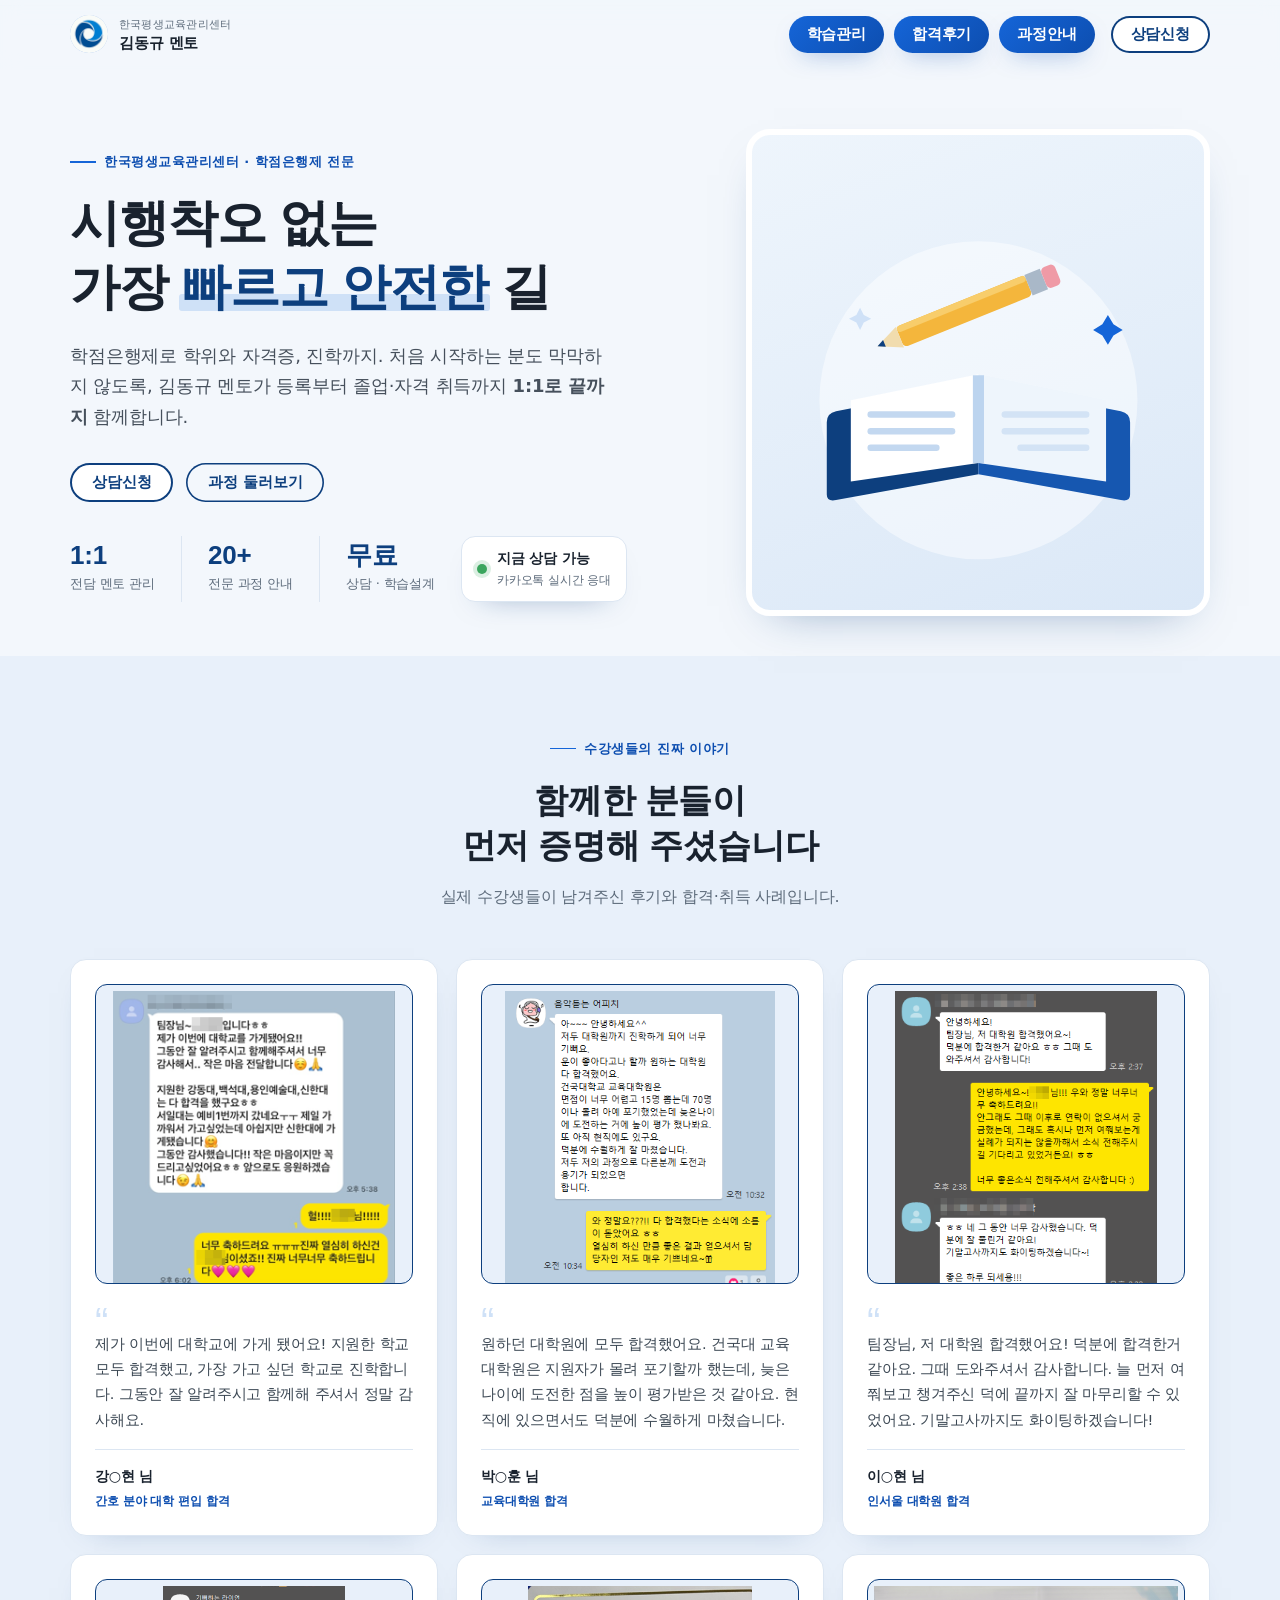
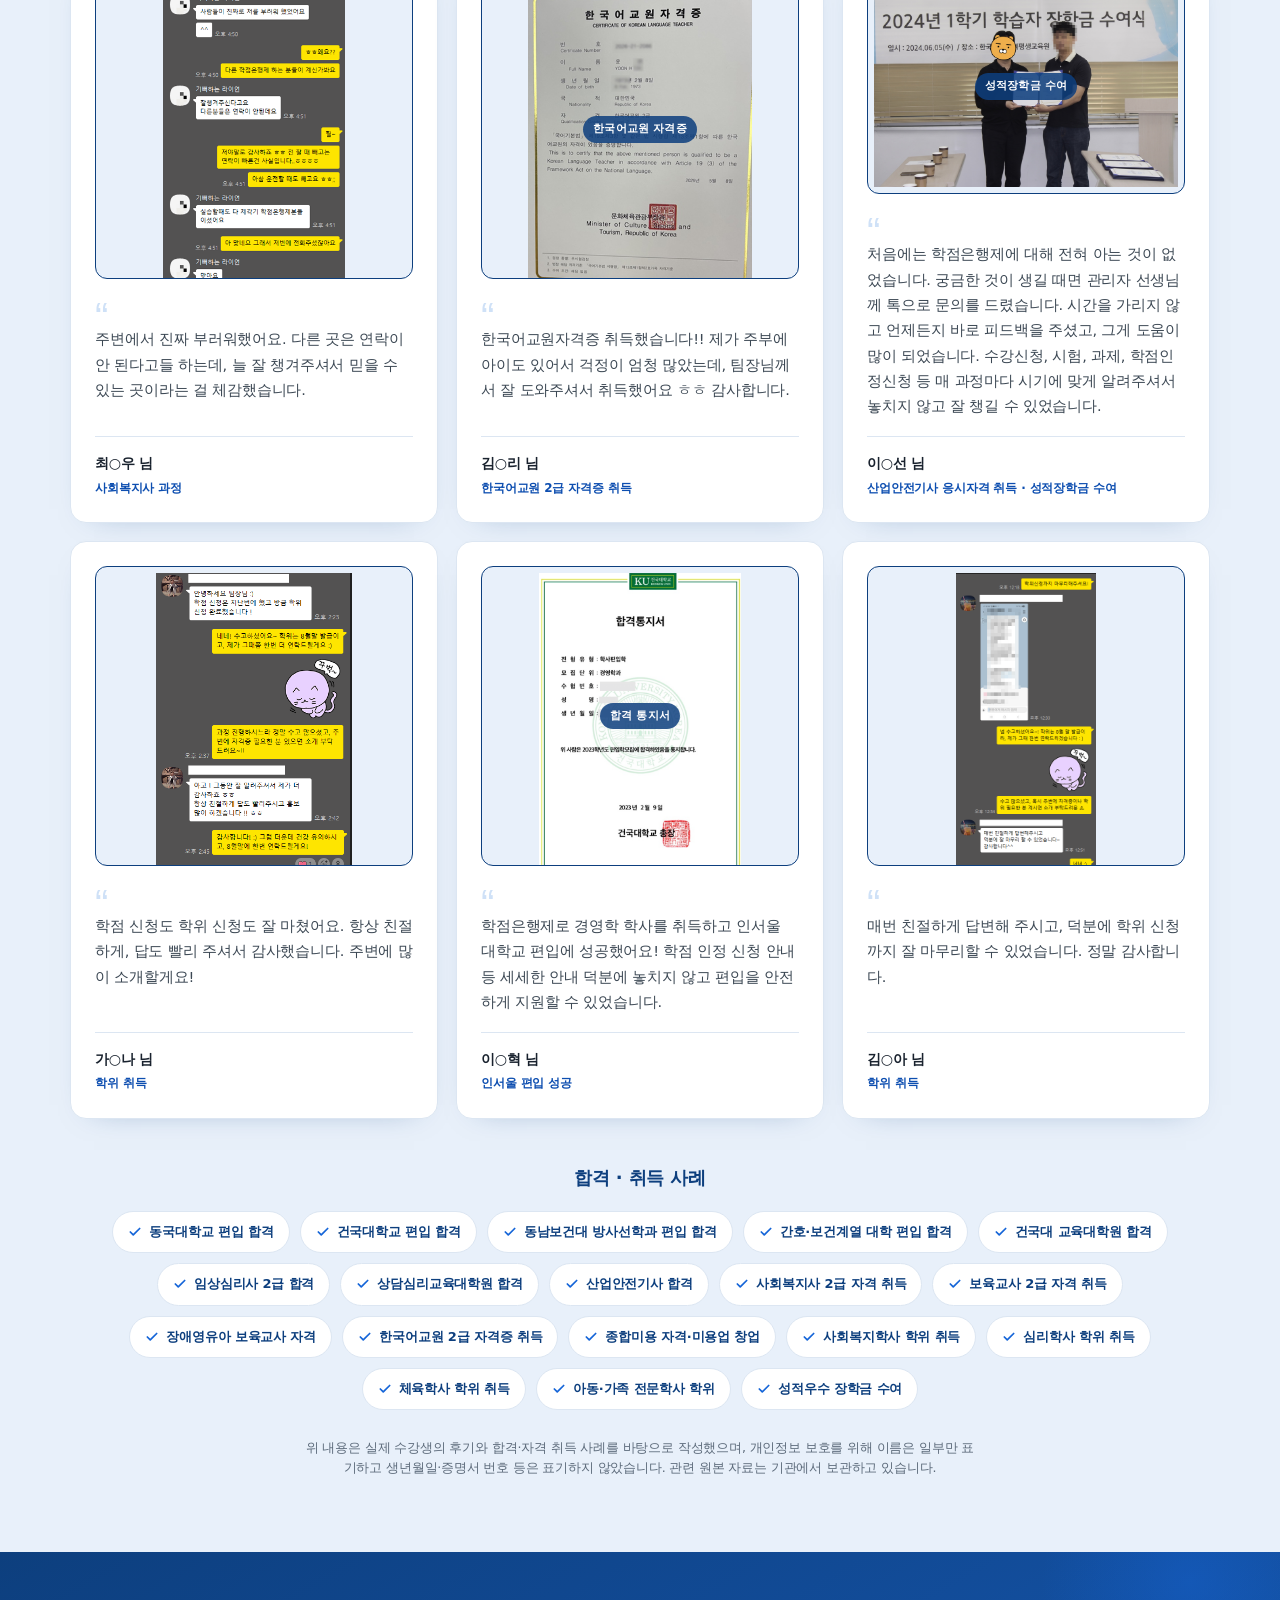
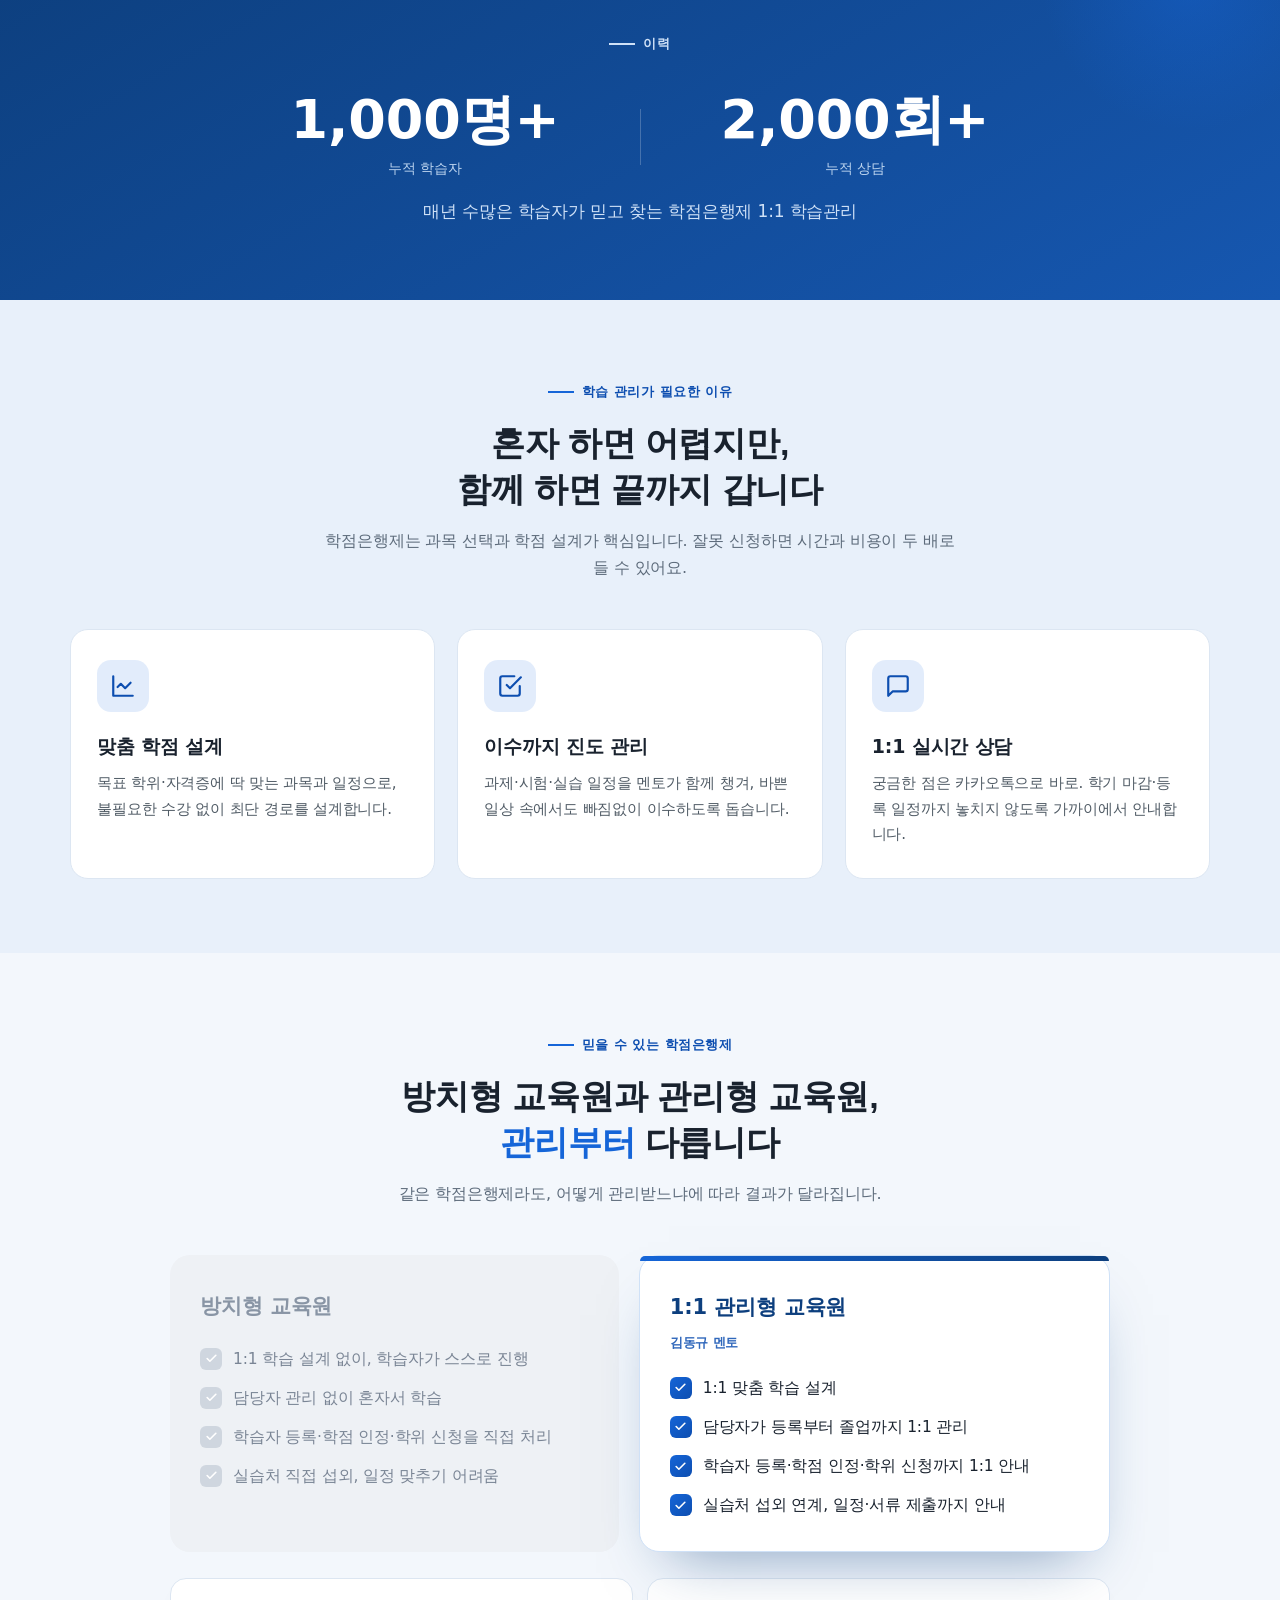
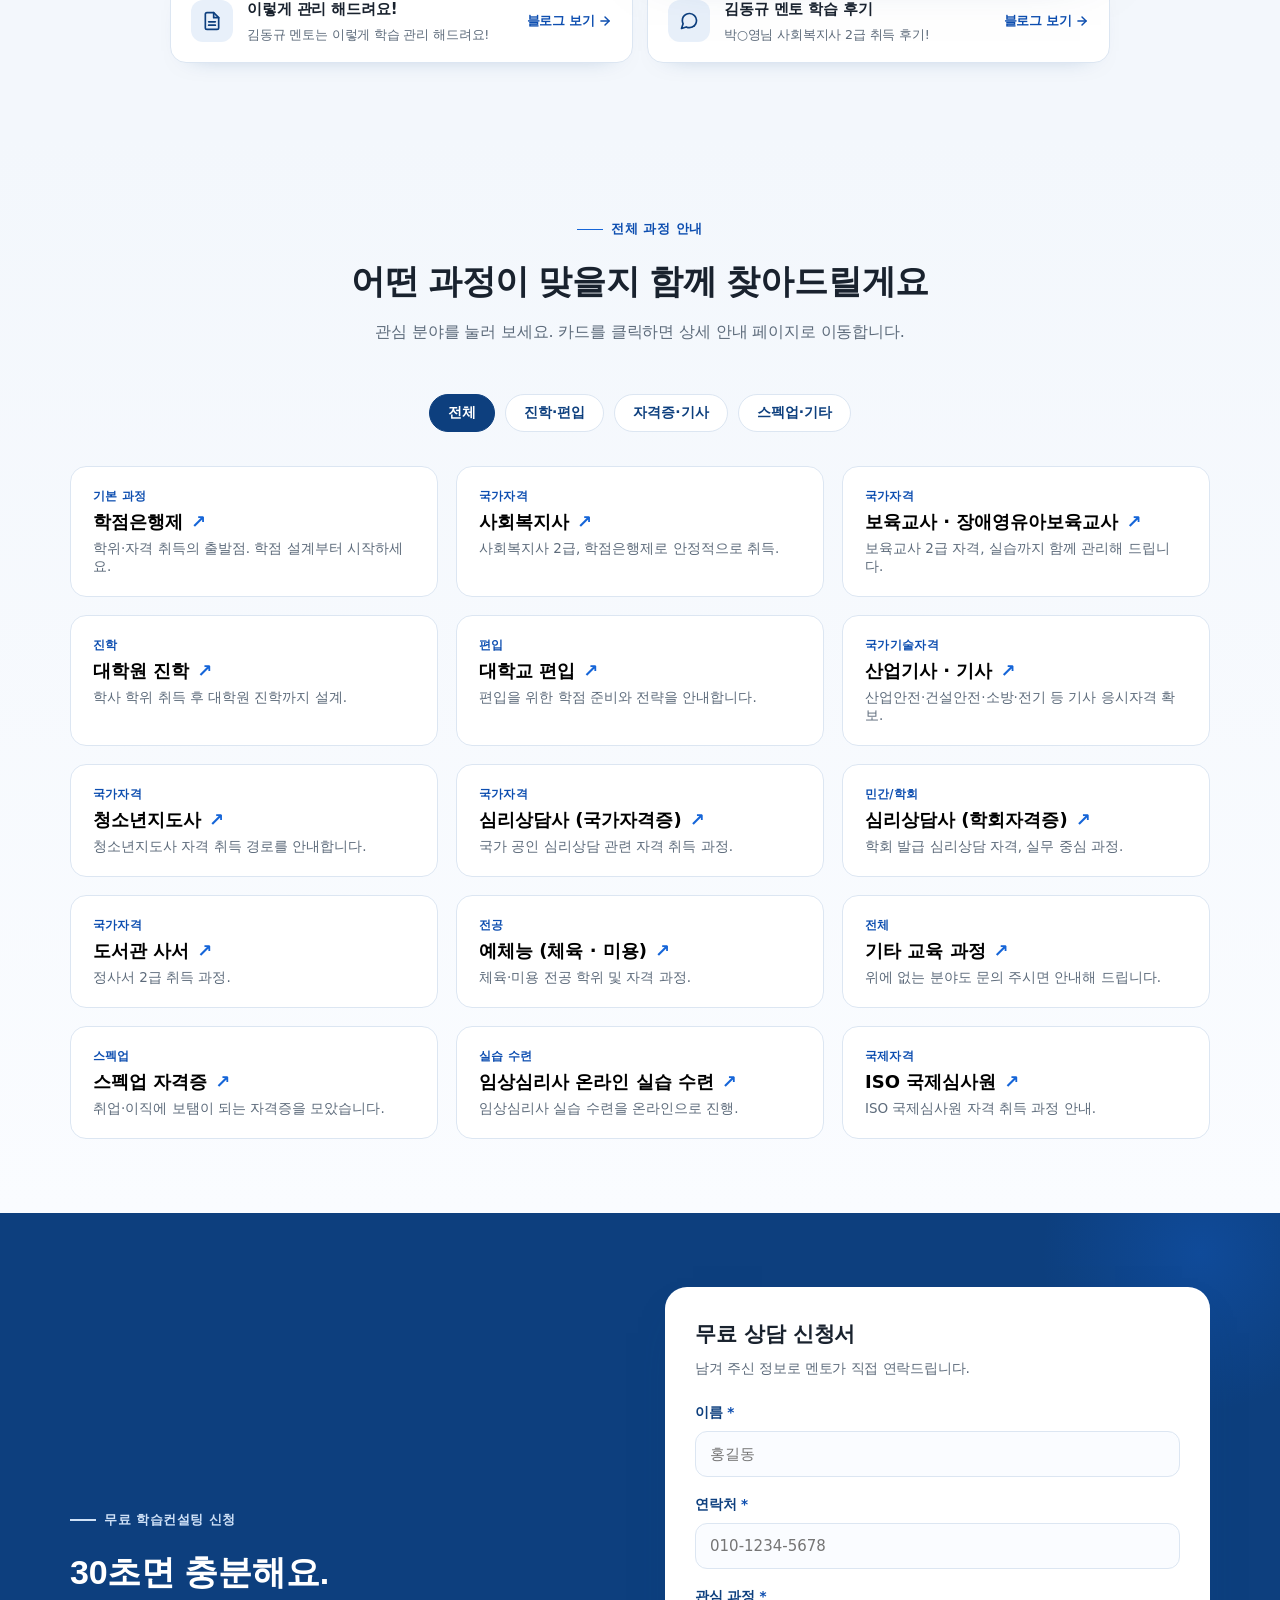
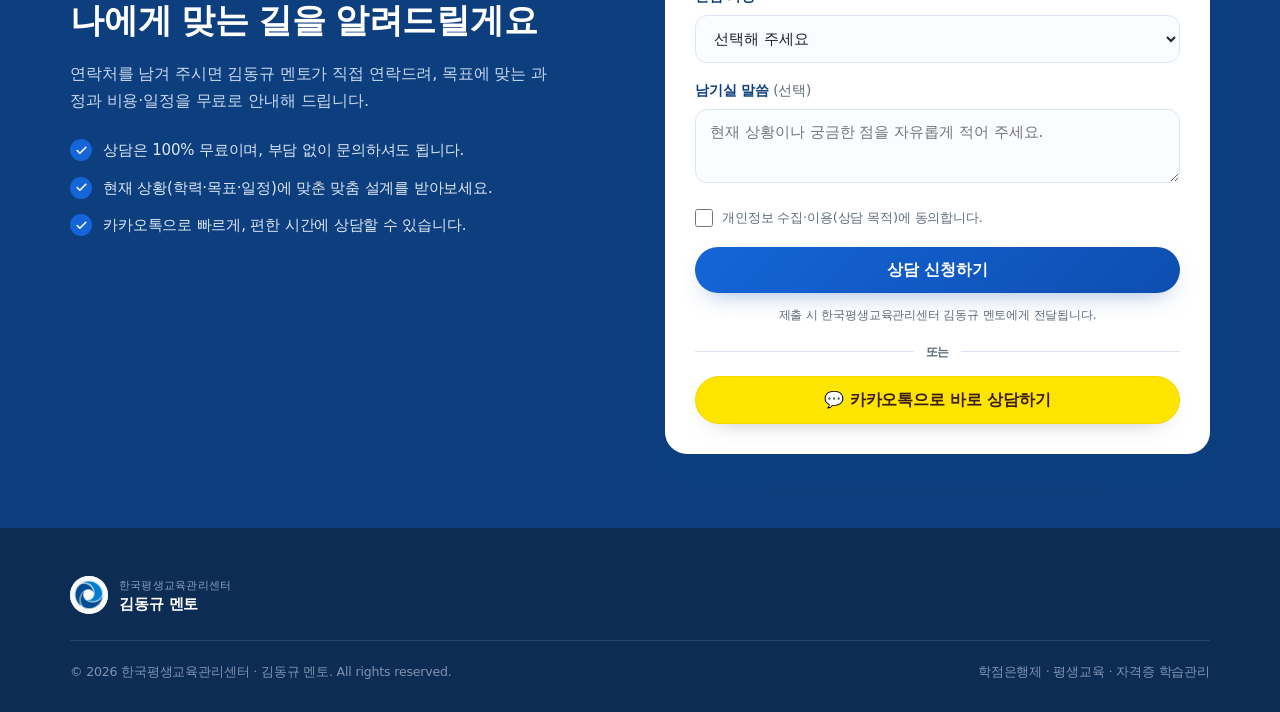
==== commit 1885f743: "Add files via upload" ====
--- a/index.html
+++ b/index.html
@@ -123,22 +123,22 @@
 
     <div class="rev-grid">
       <article class="rev-card reveal">
-        <div class="proof"><img src="review1.png" alt="카톡 후기" onerror="this.parentElement.style.display='none'"><span class="proof-tag">카톡 후기</span></div>
+        <div class="proof"><img src="review1.png" alt="카톡 후기" onerror="this.parentElement.style.display='none'"></div>
         <p class="quote">제가 이번에 대학교에 가게 됐어요! 지원한 학교 모두 합격했고, 가장 가고 싶던 학교로 진학합니다. 그동안 잘 알려주시고 함께해 주셔서 정말 감사해요.</p>
         <div class="who"><div><b>강○현 님</b><span>간호 분야 대학 편입 합격</span></div></div>
       </article>
       <article class="rev-card reveal">
-        <div class="proof"><img src="review2.png" alt="카톡 후기" onerror="this.parentElement.style.display='none'"><span class="proof-tag">카톡 후기</span></div>
+        <div class="proof"><img src="review2.png" alt="카톡 후기" onerror="this.parentElement.style.display='none'"></div>
         <p class="quote">원하던 대학원에 모두 합격했어요. 건국대 교육대학원은 지원자가 몰려 포기할까 했는데, 늦은 나이에 도전한 점을 높이 평가받은 것 같아요. 현직에 있으면서도 덕분에 수월하게 마쳤습니다.</p>
         <div class="who"><div><b>박○훈 님</b><span>교육대학원 합격</span></div></div>
       </article>
       <article class="rev-card reveal">
-        <div class="proof"><img src="review3.png" alt="카톡 후기" onerror="this.parentElement.style.display='none'"><span class="proof-tag">카톡 후기</span></div>
+        <div class="proof"><img src="review3.png" alt="카톡 후기" onerror="this.parentElement.style.display='none'"></div>
         <p class="quote">팀장님, 저 대학원 합격했어요! 덕분에 합격한거 같아요. 그때 도와주셔서 감사합니다. 늘 먼저 여쭤보고 챙겨주신 덕에 끝까지 잘 마무리할 수 있었어요. 기말고사까지도 화이팅하겠습니다!</p>
         <div class="who"><div><b>이○현 님</b><span>인서울 대학원 합격</span></div></div>
       </article>
       <article class="rev-card reveal">
-        <div class="proof"><img src="review4.png" alt="카톡 후기" onerror="this.parentElement.style.display='none'"><span class="proof-tag">카톡 후기</span></div>
+        <div class="proof"><img src="review4.png" alt="카톡 후기" onerror="this.parentElement.style.display='none'"></div>
         <p class="quote">주변에서 진짜 부러워했어요. 다른 곳은 연락이 안 된다고들 하는데, 늘 잘 챙겨주셔서 믿을 수 있는 곳이라는 걸 체감했습니다.</p>
         <div class="who"><div><b>최○우 님</b><span>사회복지사 과정</span></div></div>
       </article>
@@ -153,7 +153,7 @@
         <div class="who"><div><b>이○선 님</b><span>산업안전기사 응시자격 취득 · 성적장학금 수여</span></div></div>
       </article>
       <article class="rev-card reveal">
-        <div class="proof"><img src="review7.png" alt="카톡 후기" onerror="this.parentElement.style.display='none'"><span class="proof-tag">카톡 후기</span></div>
+        <div class="proof"><img src="review7.png" alt="카톡 후기" onerror="this.parentElement.style.display='none'"></div>
         <p class="quote">학점 신청도 학위 신청도 잘 마쳤어요. 항상 친절하게, 답도 빨리 주셔서 감사했습니다. 주변에 많이 소개할게요!</p>
         <div class="who"><div><b>가○나 님</b><span>학위 취득</span></div></div>
       </article>
@@ -163,7 +163,7 @@
         <div class="who"><div><b>이○혁 님</b><span>인서울 편입 성공</span></div></div>
       </article>
       <article class="rev-card reveal">
-        <div class="proof"><img src="review9.png" alt="카톡 후기" onerror="this.parentElement.style.display='none'"><span class="proof-tag">카톡 후기</span></div>
+        <div class="proof"><img src="review9.png" alt="카톡 후기" onerror="this.parentElement.style.display='none'"></div>
         <p class="quote">매번 친절하게 답변해 주시고, 덕분에 학위 신청까지 잘 마무리할 수 있었습니다. 정말 감사합니다.</p>
         <div class="who"><div><b>김○아 님</b><span>학위 취득</span></div></div>
       </article>
@@ -266,6 +266,19 @@
         </ul>
       </div>
     </div>
+
+    <div class="blog-links reveal">
+      <a href="https://blog.naver.com/hrdkdk/224244195413" target="_blank" rel="noopener" class="blog-link">
+        <span class="bl-icon"><svg viewBox="0 0 24 24" fill="none" stroke="currentColor" stroke-width="2" stroke-linecap="round" stroke-linejoin="round"><path d="M14 2H6a2 2 0 0 0-2 2v16a2 2 0 0 0 2 2h12a2 2 0 0 0 2-2V8z"/><path d="M14 2v6h6"/><path d="M16 13H8"/><path d="M16 17H8"/></svg></span>
+        <span class="bl-body"><b>이렇게 관리 해드려요!</b><span>김동규 멘토는 이렇게 학습 관리 해드려요!</span></span>
+        <span class="bl-go">블로그 보기<svg viewBox="0 0 24 24" fill="none" stroke="currentColor" stroke-width="2.5" stroke-linecap="round" stroke-linejoin="round"><path d="M5 12h14"/><path d="m12 5 7 7-7 7"/></svg></span>
+      </a>
+      <a href="https://blog.naver.com/hrdkdk/223391237251" target="_blank" rel="noopener" class="blog-link">
+        <span class="bl-icon"><svg viewBox="0 0 24 24" fill="none" stroke="currentColor" stroke-width="2" stroke-linecap="round" stroke-linejoin="round"><path d="M21 11.5a8.38 8.38 0 0 1-.9 3.8 8.5 8.5 0 0 1-7.6 4.7 8.38 8.38 0 0 1-3.8-.9L3 21l1.9-5.7a8.38 8.38 0 0 1-.9-3.8 8.5 8.5 0 0 1 4.7-7.6 8.38 8.38 0 0 1 3.8-.9h.5a8.48 8.48 0 0 1 8 8v.5z"/></svg></span>
+        <span class="bl-body"><b>김동규 멘토 학습 후기</b><span>박○영님 사회복지사 2급 취득 후기!</span></span>
+        <span class="bl-go">블로그 보기<svg viewBox="0 0 24 24" fill="none" stroke="currentColor" stroke-width="2.5" stroke-linecap="round" stroke-linejoin="round"><path d="M5 12h14"/><path d="m12 5 7 7-7 7"/></svg></span>
+      </a>
+    </div>
   </div>
 </section>
 
@@ -379,12 +392,6 @@
         <span class="mark" style="border-radius:50%;background:#fff;overflow:hidden;color:#0d3f7e"><img src="[data-uri]" alt="한국평생교육관리센터 로고" style="width:100%;height:100%;object-fit:cover" onerror="this.replaceWith(document.createTextNode('동'))"></span>
         <span class="txt"><small>한국평생교육관리센터</small><strong>김동규 멘토</strong></span>
       </a>
-      <nav aria-label="푸터 메뉴">
-        <a href="https://dongmento.myportfolio.com/work" target="_blank" rel="noopener">1:1 학습관리 시스템</a>
-        <a href="https://dongmento.myportfolio.com/11" target="_blank" rel="noopener">동규 멘토 학습관리</a>
-        <a href="#courses">과정 안내</a>
-        <a href="#apply">무료 상담</a>
-      </nav>
     </div>
     <div class="footer-bottom">
       <span>© 2026 한국평생교육관리센터 · 김동규 멘토. All rights reserved.</span>
--- a/style.css
+++ b/style.css
@@ -290,6 +290,22 @@
 .cmp-good h3 small{color:var(--gold-deep)}
 .cmp-good li{color:var(--text);font-weight:500}
 .cmp-good li .ck{background:linear-gradient(135deg,var(--gold),var(--gold-deep))}
+/* 비교 섹션 아래 네이버 블로그 링크 */
+.blog-links{max-width:940px;margin:26px auto 0;display:grid;grid-template-columns:1fr 1fr;gap:14px}
+.blog-link{display:flex;align-items:center;gap:14px;background:var(--card);border:1px solid var(--line);border-radius:16px;padding:18px 20px;text-decoration:none;box-shadow:0 10px 26px -22px rgba(13,63,126,.5);transition:transform .18s ease,box-shadow .18s ease,border-color .18s ease}
+.blog-link:hover{transform:translateY(-3px);border-color:var(--gold);box-shadow:0 16px 34px -20px rgba(13,63,126,.55)}
+.blog-link .bl-icon{flex:0 0 auto;width:42px;height:42px;border-radius:12px;background:var(--paper-2);color:var(--ink);display:grid;place-items:center}
+.blog-link .bl-icon svg{width:20px;height:20px}
+.blog-link .bl-body{flex:1;min-width:0}
+.blog-link .bl-body b{display:block;font-size:15px;color:var(--text);font-weight:700}
+.blog-link .bl-body span{display:block;font-size:12.5px;color:var(--muted);margin-top:3px;line-height:1.5}
+.blog-link .bl-go{flex:0 0 auto;display:inline-flex;align-items:center;gap:3px;font-size:12.5px;font-weight:700;color:var(--gold-deep);white-space:nowrap}
+.blog-link .bl-go svg{width:14px;height:14px}
+@media (max-width:760px){
+  .blog-links{grid-template-columns:1fr;gap:12px}
+  .blog-link{padding:16px}
+  .blog-link .bl-go{display:none}
+}
 @media (max-width:760px){.compare-grid{grid-template-columns:1fr}.cmp-good{transform:none}}
 
 /* ===================== 라이트박스 (사진 크게 보기) ===================== */
